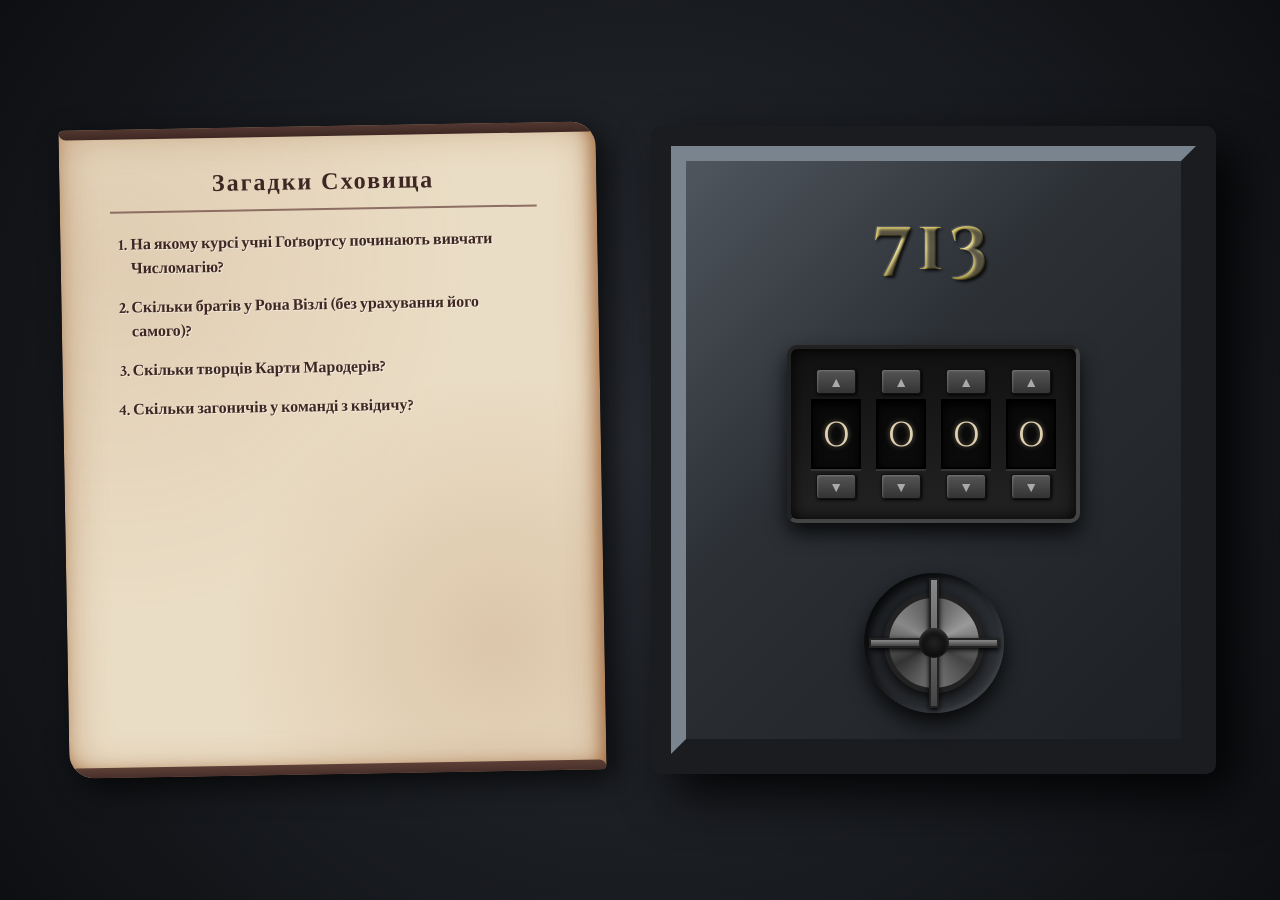
==== index.html @ 5bdf3861 "додав та виправив питання" ====
<!DOCTYPE html>
<html lang="uk">

<head>
    <meta charset="UTF-8">
    <meta name="viewport" content="width=device-width, initial-scale=1.0, maximum-scale=1.0, user-scalable=no">
    <title>Сейф 713 - Симулятор</title>
    <style>
        @import url('https://fonts.googleapis.com/css2?family=Cinzel+Decorative:wght@700&family=Crimson+Text:ital,wght@0,400;0,700;1,400&display=swap');

        * {
            box-sizing: border-box;
            margin: 0;
            padding: 0;
        }

        body {
            background: radial-gradient(circle at center, #2a2d34 0%, #0d0f12 100%);
            min-height: 100vh;
            display: flex;
            justify-content: center;
            align-items: center;
            font-family: 'Crimson Text', serif;
            color: #fff;
            overflow: hidden;
            touch-action: pan-x pan-y;
        }

        #container {
            display: flex;
            width: 90%;
            max-width: 1200px;
            height: 80vh;
            gap: 50px;
            align-items: center;
            justify-content: space-between;
        }

        /* --- Сувій з питаннями --- */
        #scroll {
            flex: 1;
            background-color: #eaddc5;
            background-image:
                linear-gradient(rgba(139, 69, 19, 0.05) 2px, transparent 2px),
                radial-gradient(circle at 10% 20%, rgba(139, 69, 19, 0.1) 0%, transparent 50%),
                radial-gradient(circle at 80% 80%, rgba(139, 69, 19, 0.15) 0%, transparent 40%);
            color: #3e2723;
            padding: 40px 50px;
            height: 90%;
            border-radius: 5px 25px 5px 25px;
            box-shadow:
                10px 10px 30px rgba(0, 0, 0, 0.7),
                inset 0 0 40px rgba(139, 69, 19, 0.4),
                inset -5px -5px 15px rgba(139, 69, 19, 0.6);
            position: relative;
            transform: rotate(-1deg);
            overflow-y: hidden;
        }

        #questions-container {
            height: 100%;
            overflow-y: auto;
            padding-right: 10px;
            transform-origin: top left;
        }

        #questions-container::-webkit-scrollbar {
            width: 8px;
        }

        #questions-container::-webkit-scrollbar-track {
            background: rgba(139, 69, 19, 0.1);
            border-radius: 4px;
        }

        #questions-container::-webkit-scrollbar-thumb {
            background: #8b4513;
            border-radius: 4px;
        }

        @keyframes tearOff {
            0% {
                transform: translateY(0) rotate(0);
                opacity: 1;
            }

            100% {
                transform: translateY(150px) rotate(-10deg);
                opacity: 0;
            }
        }

        @keyframes dropIn {
            0% {
                transform: translateY(-30px);
                opacity: 0;
            }

            100% {
                transform: translateY(0);
                opacity: 1;
            }
        }

        .tearing {
            animation: tearOff 0.6s forwards cubic-bezier(0.4, 0, 0.2, 1);
        }

        .dropping {
            animation: dropIn 0.6s forwards ease-out;
        }

        #scroll::before,
        #scroll::after {
            content: '';
            position: absolute;
            left: 0;
            right: 0;
            height: 15px;
            background: linear-gradient(to bottom, #5d4037, #3e2723);
            border-radius: 10px;
            z-index: 10;
        }

        #scroll::before {
            top: -5px;
        }

        #scroll::after {
            bottom: -5px;
        }

        #scroll h2 {
            font-family: 'Cinzel Decorative', serif;
            text-align: center;
            margin-bottom: 20px;
            font-size: 24px;
            border-bottom: 2px solid #8d6e63;
            padding-bottom: 10px;
            letter-spacing: 2px;
        }

        #scroll ol {
            padding-left: 20px;
            font-size: 16px;
            line-height: 1.5;
            font-weight: bold;
        }

        #scroll li {
            margin-bottom: 15px;
            text-shadow: 1px 1px 0px rgba(255, 255, 255, 0.5);
        }

        /* --- Сейф --- */
        #safe-wrapper {
            flex: 1.2;
            height: 90%;
            position: relative;
            perspective: 1500px;
            background: linear-gradient(135deg, #33363b, #15171a);
            border: 20px solid #1a1c20;
            border-radius: 10px;
            box-shadow: 20px 20px 50px rgba(0, 0, 0, 0.9), inset 0 0 20px rgba(0, 0, 0, 1);
            display: flex;
            justify-content: center;
            align-items: center;
        }

        #safe-wrapper::before {
            content: '';
            position: absolute;
            top: 10px;
            left: 10px;
            right: 10px;
            bottom: 10px;
            pointer-events: none;
            background-image:
                radial-gradient(circle at 10px 10px, #555 3px, #111 4px, transparent 5px),
                radial-gradient(circle at calc(100% - 10px) 10px, #555 3px, #111 4px, transparent 5px),
                radial-gradient(circle at 10px calc(100% - 10px), #555 3px, #111 4px, transparent 5px),
                radial-gradient(circle at calc(100% - 10px) calc(100% - 10px), #555 3px, #111 4px, transparent 5px);
            z-index: 5;
        }

        /* Інтер'єр */
        #interior {
            position: absolute;
            top: 0;
            left: 0;
            right: 0;
            bottom: 0;
            background: #0d0d0d;
            border-top: 50px solid #030303;
            border-bottom: 50px solid #1a1a1a;
            border-left: 50px solid #080808;
            border-right: 50px solid #080808;
            box-shadow: inset 0 0 60px rgba(0, 0, 0, 1);
            display: block;
            z-index: 1;
        }

        /* Філософський камінь на дні */
        .stone-container {
            position: absolute;
            bottom: 50px;
            left: 50%;
            transform: translateX(-50%);
            display: flex;
            flex-direction: column;
            align-items: center;
            z-index: 2;
        }

        .stone-glow {
            position: absolute;
            top: 50%;
            left: 50%;
            transform: translate(-50%, -50%);
            width: 160px;
            height: 160px;
            background: radial-gradient(circle, rgba(255, 20, 20, 0.5) 0%, transparent 60%);
            animation: pulseGlow 2s infinite alternate;
            z-index: 1;
            pointer-events: none;
        }

        .stone {
            width: 90px;
            height: 110px;
            background: linear-gradient(135deg, #ff1a1a 0%, #b30000 40%, #660000 100%);
            clip-path: polygon(45% 5%, 65% 0%, 90% 20%, 100% 45%, 85% 85%, 55% 100%, 20% 90%, 0% 60%, 10% 25%);
            box-shadow: inset -10px -10px 20px rgba(0, 0, 0, 0.9), inset 10px 10px 25px rgba(255, 150, 150, 0.9), 0 0 20px rgba(255, 0, 0, 0.5);
            position: relative;
            z-index: 3;
        }

        .stone::before {
            content: '';
            position: absolute;
            top: 5%;
            left: 10%;
            right: 15%;
            bottom: 10%;
            background: linear-gradient(70deg, rgba(255, 255, 255, 0.8) 0%, rgba(255, 255, 255, 0) 40%);
            clip-path: polygon(50% 0%, 100% 30%, 80% 100%, 20% 100%, 0% 30%);
        }

        .stone::after {
            content: '';
            position: absolute;
            top: 0;
            left: 0;
            right: 0;
            bottom: 0;
            background: linear-gradient(105deg, rgba(255, 255, 255, 0.9) 0%, transparent 30%);
            clip-path: polygon(20% 20%, 80% 10%, 90% 80%, 10% 90%);
        }

        .stone-shadow {
            width: 70px;
            height: 12px;
            background: rgba(0, 0, 0, 0.95);
            border-radius: 50%;
            box-shadow: 0 0 10px rgba(0, 0, 0, 0.8);
            margin-top: -5px;
            z-index: 2;
        }

        @keyframes pulseGlow {
            from {
                transform: translate(-50%, -50%) scale(1);
                opacity: 0.8;
            }

            to {
                transform: translate(-50%, -50%) scale(1.1);
                opacity: 1;
            }
        }

        .next-btn {
            position: absolute;
            top: 40%;
            left: 50%;
            transform: translate(-50%, -50%);
            padding: 15px 30px;
            background: linear-gradient(to bottom, #d4af37, #997a00);
            border: 2px solid #ffd700;
            color: #111;
            font-family: 'Cinzel Decorative', serif;
            font-size: 18px;
            font-weight: bold;
            cursor: pointer;
            border-radius: 3px;
            box-shadow: 0 0 15px rgba(212, 175, 55, 0.5);
            transition: opacity 0.5s ease, transform 0.3s, box-shadow 0.3s;
            opacity: 0;
            pointer-events: none;
            z-index: 50;
            touch-action: none;
            user-select: none;
            -webkit-user-select: none;
        }

        .next-btn.show {
            opacity: 1;
            pointer-events: all;
        }

        .next-btn:hover {
            box-shadow: 0 0 25px rgba(212, 175, 55, 1);
            transform: translate(-50%, -50%) scale(1.05);
        }

        /* Дверцята */
        #door {
            position: absolute;
            top: 0;
            left: 0;
            right: 0;
            bottom: 0;
            background: linear-gradient(135deg, #4f565e 0%, #2c3035 40%, #1d2024 100%);
            border: 15px solid;
            border-color: #7a848f #1a1c20 #1a1c20 #7a848f;
            transform-origin: left center;
            transition: transform 1.5s cubic-bezier(0.4, 0, 0.2, 1);
            z-index: 10;
            display: flex;
            flex-direction: column;
            align-items: center;
            padding-top: 40px;
            transform-style: preserve-3d;
        }

        #door.open {
            transform: rotateY(-105deg);
        }

        #door.error {
            animation: shake 0.4s ease-in-out;
        }

        #door.error::after {
            content: '';
            position: absolute;
            top: 0;
            left: 0;
            right: 0;
            bottom: 0;
            background: rgba(255, 0, 0, 0.2);
            pointer-events: none;
            z-index: 20;
        }

        .error-text {
            position: absolute;
            top: 120px;
            color: #ff3333;
            font-family: 'Cinzel Decorative', serif;
            font-size: 55px;
            font-weight: bold;
            text-shadow: 0 0 10px #ff0000, 0 0 20px #ff0000;
            opacity: 0;
            pointer-events: none;
            transition: opacity 0.2s;
            z-index: 30;
            letter-spacing: 5px;
        }

        #door.error .error-text {
            opacity: 1;
            animation: blink 0.2s infinite alternate;
        }

        @keyframes blink {
            from {
                opacity: 1;
                text-shadow: 0 0 10px #ff0000;
            }

            to {
                opacity: 0.5;
                text-shadow: 0 0 30px #ff0000, 0 0 40px darkred;
            }
        }

        @keyframes shake {

            0%,
            100% {
                transform: translateX(0);
            }

            20% {
                transform: translateX(-15px);
            }

            40% {
                transform: translateX(15px);
            }

            60% {
                transform: translateX(-10px);
            }

            80% {
                transform: translateX(10px);
            }
        }

        .vault-number {
            font-family: 'Cinzel Decorative', serif;
            font-size: 70px;
            font-weight: bold;
            color: #222;
            text-shadow: -1px -1px 1px rgba(255, 255, 255, 0.2), 2px 2px 3px rgba(0, 0, 0, 0.8);
            margin-bottom: 50px;
            letter-spacing: 5px;
            background: linear-gradient(to bottom, #b39700, #ffeb85, #8a7300);
            -webkit-background-clip: text;
            -webkit-text-fill-color: transparent;
            position: relative;
        }

        .lock-container {
            background: linear-gradient(to bottom, #111, #222);
            padding: 20px;
            border-radius: 10px;
            border: 4px solid #444;
            border-top-color: #222;
            border-left-color: #222;
            box-shadow: inset 0 0 15px #000, 0 10px 20px rgba(0, 0, 0, 0.8);
            display: flex;
            gap: 15px;
            margin-bottom: 50px;
        }

        .digit-group {
            display: flex;
            flex-direction: column;
            align-items: center;
        }

        .digit-btn {
            background: linear-gradient(to bottom, #555, #333);
            border: 1px solid #111;
            color: #aaa;
            width: 40px;
            height: 25px;
            cursor: pointer;
            font-size: 14px;
            border-radius: 3px;
            box-shadow: inset 1px 1px 2px rgba(255, 255, 255, 0.2), 1px 1px 3px #000;
            touch-action: none;
            user-select: none;
            -webkit-user-select: none;
        }

        .digit-btn:active {
            background: #222;
            box-shadow: inset 2px 2px 5px #000;
        }

        .digit-display {
            width: 50px;
            height: 70px;
            background: #0a0a0a;
            border: 2px solid #000;
            box-shadow: inset 0 5px 10px #000, 0 2px 0 rgba(255, 255, 255, 0.1);
            color: #e0d0b0;
            font-family: 'Cinzel Decorative', monospace;
            font-size: 40px;
            display: flex;
            justify-content: center;
            align-items: center;
            margin: 5px 0;
            text-shadow: 0 0 5px rgba(224, 208, 176, 0.5);
        }

        .handle-wrapper {
            position: relative;
            width: 140px;
            height: 140px;
            border-radius: 50%;
            background: linear-gradient(135deg, #1d2024, #33363b);
            box-shadow: inset 5px 5px 10px rgba(0, 0, 0, 0.8), inset -2px -2px 5px rgba(255, 255, 255, 0.1), 0 10px 20px rgba(0, 0, 0, 0.8);
            display: flex;
            justify-content: center;
            align-items: center;
        }

        .handle {
            width: 100px;
            height: 100px;
            border-radius: 50%;
            background: conic-gradient(from 0deg, #555, #999, #444, #777, #333, #888, #555);
            border: 5px solid #222;
            box-shadow: 0 5px 15px rgba(0, 0, 0, 0.9);
            cursor: pointer;
            position: relative;
            transition: transform 0.5s;
            touch-action: none;
            user-select: none;
            -webkit-user-select: none;
        }

        .handle::before,
        .handle::after {
            content: '';
            position: absolute;
            background: linear-gradient(to bottom, #888, #444);
            border: 2px solid #222;
            box-shadow: 0 2px 5px #000;
        }

        .handle::before {
            top: -20px;
            bottom: -20px;
            left: 40px;
            right: 40px;
        }

        .handle::after {
            left: -20px;
            right: -20px;
            top: 40px;
            bottom: 40px;
        }

        .handle-center {
            position: absolute;
            top: 30px;
            left: 30px;
            width: 30px;
            height: 30px;
            background: radial-gradient(circle, #222, #000);
            border-radius: 50%;
            z-index: 2;
            box-shadow: inset 0 2px 5px rgba(255, 255, 255, 0.2);
        }

        .handle:hover {
            filter: brightness(1.2);
        }

        #door.success .handle {
            transform: rotate(90deg);
        }

        @media (max-width: 900px) {
            #container {
                flex-direction: column;
                height: auto;
                padding: 20px 0;
            }

            #scroll,
            #safe-wrapper {
                width: 100%;
                min-height: 500px;
            }
        }

        @media (max-width: 600px) {
            #scroll {
                padding: 20px;
            }

            #scroll h2 {
                font-size: 22px;
                margin-bottom: 15px;
            }

            #scroll ol {
                font-size: 14px;
                margin-bottom: 0;
                line-height: 1.4;
            }

            #scroll li {
                margin-bottom: 10px;
            }

            #safe-wrapper {
                min-height: 400px;
            }

            .vault-number {
                font-size: 50px;
                margin-bottom: 25px;
            }

            .error-text {
                font-size: 40px;
                top: 80px;
            }

            .lock-container {
                gap: 10px;
                padding: 15px;
                margin-bottom: 30px;
            }

            .digit-display {
                width: 40px;
                height: 50px;
                font-size: 30px;
            }

            .digit-btn {
                width: 35px;
            }

            .handle-wrapper {
                width: 100px;
                height: 100px;
            }

            .handle {
                width: 70px;
                height: 70px;
            }

            .handle::before {
                top: -15px;
                bottom: -15px;
                left: 25px;
                right: 25px;
            }

            .handle::after {
                left: -15px;
                right: -15px;
                top: 25px;
                bottom: 25px;
            }

            .handle-center {
                top: 20px;
                left: 20px;
                width: 20px;
                height: 20px;
            }

            #door {
                padding-top: 25px;
            }
        }
    </style>
</head>

<body>

    <div id="container">
        <div id="scroll">
            <div id="questions-container">
                <h2>Загадки Сховища</h2>
                <ol id="questions-list">
                    <!-- Питання генеруються автоматично -->
                </ol>
            </div>
        </div>

        <div id="safe-wrapper">
            <div id="interior">
                <div class="stone-container">
                    <div class="stone-glow"></div>
                    <div class="stone"></div>
                    <div class="stone-shadow"></div>
                </div>
                <button class="next-btn" onclick="resetSafe()">Зіграти ще раз</button>
            </div>

            <div id="door">
                <div class="vault-number">713</div>
                <div class="error-text">ERROR</div>

                <div class="lock-container">
                    <div class="digit-group">
                        <button class="digit-btn" onclick="changeDigit(0, 1)">▲</button>
                        <div class="digit-display" id="digit-0">0</div>
                        <button class="digit-btn" onclick="changeDigit(0, -1)">▼</button>
                    </div>
                    <div class="digit-group">
                        <button class="digit-btn" onclick="changeDigit(1, 1)">▲</button>
                        <div class="digit-display" id="digit-1">0</div>
                        <button class="digit-btn" onclick="changeDigit(1, -1)">▼</button>
                    </div>
                    <div class="digit-group">
                        <button class="digit-btn" onclick="changeDigit(2, 1)">▲</button>
                        <div class="digit-display" id="digit-2">0</div>
                        <button class="digit-btn" onclick="changeDigit(2, -1)">▼</button>
                    </div>
                    <div class="digit-group">
                        <button class="digit-btn" onclick="changeDigit(3, 1)">▲</button>
                        <div class="digit-display" id="digit-3">0</div>
                        <button class="digit-btn" onclick="changeDigit(3, -1)">▼</button>
                    </div>
                </div>

                <div class="handle-wrapper">
                    <div class="handle" onclick="attemptOpen()">
                        <div class="handle-center"></div>
                    </div>
                </div>
            </div>
        </div>
    </div>

    <script>
        const questionBank = [
            { q: "Скільки голів у собаки-охоронця Пушка?", a: 3 },
            { q: "Номер платформи (ціла частина), з якої рушає Гоґвортс-Експрес?", a: 9 },
            { q: "Скільки гуртожитків у школі Гоґвортс?", a: 4 },
            { q: "Скільки братів у Рона Візлі (без урахування його самого)?", a: 5 },
            { q: "Скільки м'ячів використовується у грі в квідич?", a: 4 },
            { q: "На якому курсі учні Гоґвортсу починають вивчати Догляд за магічними істотами?", a: 3 },
            { q: "Скільки Непрощенних заклять існує?", a: 3 },
            { q: "Скільки всього хрестражів існувало (включно з Гаррі)?", a: 7 },
            { q: "Скільки гравців у команді з квідичу?", a: 7 },
            { q: "Скільки завдань було у Тричаклунському турнірі?", a: 3 },
            { q: "Скільки дітей у родині Візлі?", a: 7 },
            { q: "Скільки творців Карти Мародерів?", a: 4 },
            { q: "На якому поверсі знаходиться Кімната на вимогу?", a: 7 },
            { q: "Скільки загоничів у команді з квідичу?", a: 3 },
            { q: "Скільки засновників має Гоґвортс?", a: 4 },
            { q: "Скільки років триває навчання в Гоґвортсі?", a: 7 },
            { q: "На якому поверсі знаходився заборонений коридор?", a: 3 },
            { q: "Скільки крил у золотого снітча?", a: 2 },
            { q: "Скільки очей у павука Арагога?", a: 8 },
            { q: "Скільки відбивачів у команді з квідичу?", a: 2 },
            { q: "Скільки балів дає золотий снич?", a: 150 },
            { q: "Скільки балів дає квафл?", a: 10 },
            { q: "Скільки бладжерів у грі в квідич?", a: 2 },
            { q: "Скільки квафлів у грі в квідич?", a: 1 },
            { q: "Скільки сничів у грі в квідич?", a: 1 },
            { q: "Скільки воротарів у команді з квідичу?", a: 1 },
            { q: "Скільки ловців у команді з квідичу?", a: 1 },
            { q: "На якому курсі учні Гоґвортсу починають вивчати Віщування?", a: 3 },
            { q: "На якому курсі учні Гоґвортсу починають вивчати Числомагію?", a: 3 },
            { q: "На якому курсі учні Гоґвортсу починають вивчати Стародавні руни?", a: 3 },
            { q: "На якому курсі учні Гоґвортсу починають вивчати Муглознавство?", a: 3 },
            { q: "Скільки факультативних предметів можна обрати з 3-го курсу?", a: 5 },
            { q: "Скільки обов'язкових предметів вивчають на 1-му та 2-му курсах?", a: 7 },
            { q: "Скільки разів Гаррі Поттер користувався хроноворотом?", a: 1 },
            { q: "Скільки разів Гаррі Поттер зустрічався з Волдемортом лицем до лиця?", a: 7 },
            { q: "Скільки разів Гаррі Поттер виживав після Авада Кедавра?", a: 2 },
            { q: "Скільки разів Дамблдор переміг Ґріндельвальда?", a: 1 },
            { q: "Скільки драконів брало участь у першому завданні Тричаклунського турніру?", a: 4 },
            { q: "Скільки чемпіонів брало участь у Тричаклунському турнірі?", a: 4 }
        ];

        let unusedQuestions = [];
        let CORRECT_CODE = [0, 0, 0, 0];
        let currentCode = [0, 0, 0, 0];
        let isLocked = true;
        let errorTimeout;

        function initSafe() {
            if (unusedQuestions.length < 4) {
                unusedQuestions = [...questionBank].sort(() => 0.5 - Math.random());
            }

            let selected = unusedQuestions.splice(0, 4);
            let listHtml = '';

            selected.forEach((item, index) => {
                listHtml += `<li>${item.q}</li>`;
                CORRECT_CODE[index] = item.a;
            });

            document.getElementById('questions-list').innerHTML = listHtml;
            currentCode = [0, 0, 0, 0];
        }

        function rollDigitsToZero() {
            for (let i = 0; i < 4; i++) {
                let interval = setInterval(() => {
                    if (currentCode[i] > 0) {
                        currentCode[i]--;
                        document.getElementById(`digit-${i}`).innerText = currentCode[i];
                    } else {
                        clearInterval(interval);
                    }
                }, 100);
            }
        }

        function resetSafe() {
            const door = document.getElementById('door');
            const btn = document.querySelector('.next-btn');
            const qContainer = document.getElementById('questions-container');

            btn.classList.remove('show');
            door.classList.remove('open');

            rollDigitsToZero();

            qContainer.classList.remove('dropping');
            qContainer.classList.add('tearing');

            setTimeout(() => {
                door.classList.remove('success');
                initSafe();
                isLocked = true;

                qContainer.classList.remove('tearing');
                qContainer.classList.add('dropping');
            }, 1500);
        }

        function changeDigit(index, delta) {
            if (!isLocked) return;

            currentCode[index] += delta;

            if (currentCode[index] > 9) currentCode[index] = 0;
            if (currentCode[index] < 0) currentCode[index] = 9;

            document.getElementById(`digit-${index}`).innerText = currentCode[index];
        }

        function attemptOpen() {
            if (!isLocked) return;

            const door = document.getElementById('door');
            const isCorrect = currentCode.every((val, index) => val === CORRECT_CODE[index]);

            if (isCorrect) {
                isLocked = false;
                door.classList.add('success');

                setTimeout(() => {
                    door.classList.add('open');

                    // Кнопка з'являється через 3 секунди ПІСЛЯ відкриття дверцят
                    setTimeout(() => {
                        document.querySelector('.next-btn').classList.add('show');
                    }, 3000);

                }, 500);

            } else {
                door.classList.remove('error');
                void door.offsetWidth;
                door.classList.add('error');

                clearTimeout(errorTimeout);
                errorTimeout = setTimeout(() => {
                    door.classList.remove('error');
                }, 3000);
            }
        }

        // Заборона стандартного подвійного тапу через JS як запасний механізм
        document.addEventListener('dblclick', function (event) {
            event.preventDefault();
        }, { passive: false });

        window.onload = initSafe;
    </script>
</body>

</html>
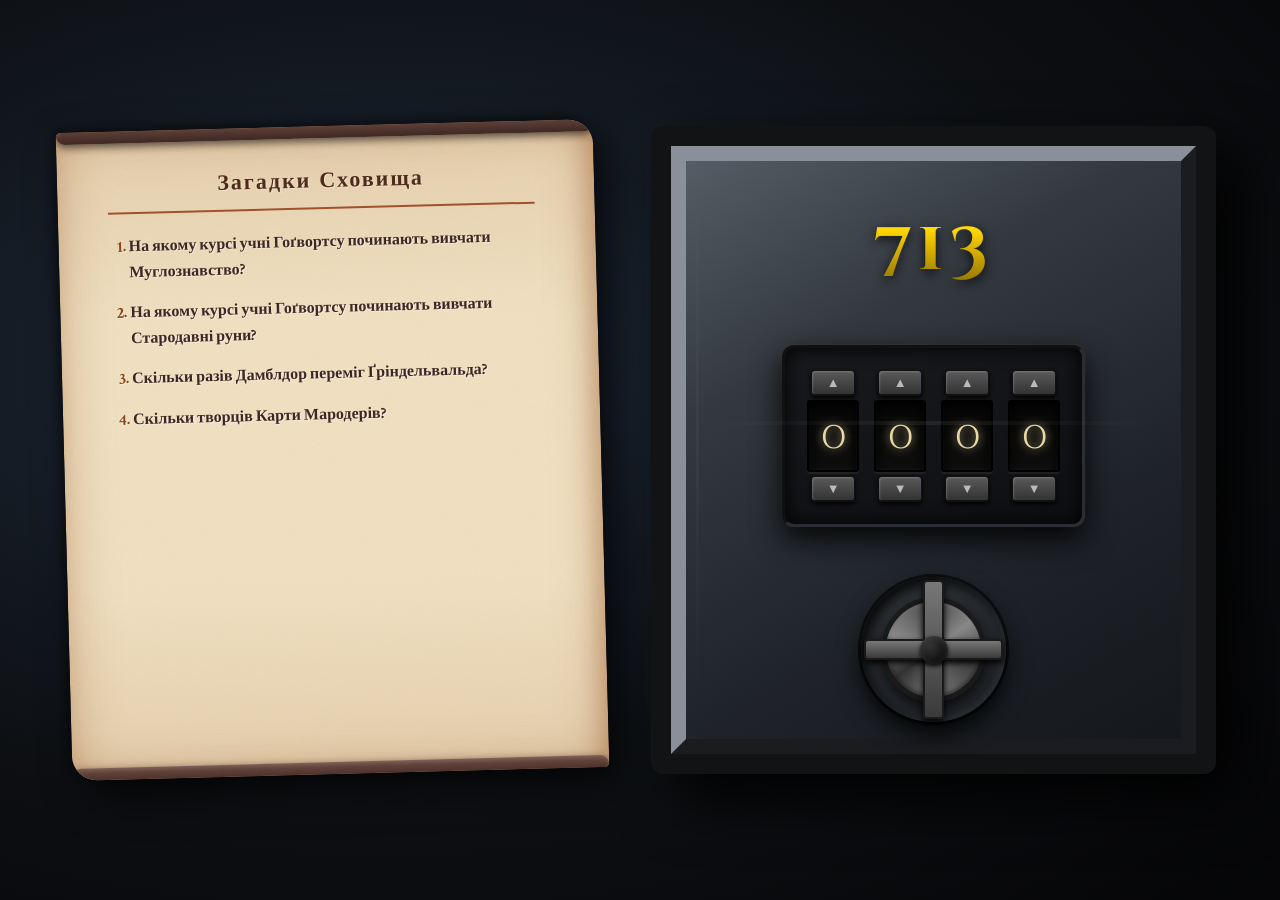
==== commit 96bde03b: "оновлена анімація" ====
--- a/index.html
+++ b/index.html
@@ -15,7 +15,7 @@
         }
 
         body {
-            background: radial-gradient(circle at center, #2a2d34 0%, #0d0f12 100%);
+            background: radial-gradient(ellipse at 30% 40%, #1e2a3a 0%, #0d0f12 60%, #050507 100%);
             min-height: 100vh;
             display: flex;
             justify-content: center;
@@ -26,6 +26,22 @@
             touch-action: pan-x pan-y;
         }
 
+        /* Фонові частинки пилу */
+        body::before {
+            content: '';
+            position: fixed;
+            top: 0;
+            left: 0;
+            right: 0;
+            bottom: 0;
+            background-image:
+                radial-gradient(1px 1px at 20% 30%, rgba(212, 175, 55, 0.15) 0%, transparent 100%),
+                radial-gradient(1px 1px at 80% 70%, rgba(212, 175, 55, 0.1) 0%, transparent 100%),
+                radial-gradient(1px 1px at 50% 50%, rgba(212, 175, 55, 0.08) 0%, transparent 100%);
+            pointer-events: none;
+            z-index: 0;
+        }
+
         #container {
             display: flex;
             width: 90%;
@@ -34,27 +50,60 @@
             gap: 50px;
             align-items: center;
             justify-content: space-between;
-        }
-
-        /* --- Сувій з питаннями --- */
+            position: relative;
+            z-index: 1;
+        }
+
+        /* ===== СУВІЙ ===== */
         #scroll {
             flex: 1;
-            background-color: #eaddc5;
+            background-color: #f0e0c0;
             background-image:
-                linear-gradient(rgba(139, 69, 19, 0.05) 2px, transparent 2px),
-                radial-gradient(circle at 10% 20%, rgba(139, 69, 19, 0.1) 0%, transparent 50%),
-                radial-gradient(circle at 80% 80%, rgba(139, 69, 19, 0.15) 0%, transparent 40%);
+                url("data:image/svg+xml,%3Csvg xmlns='http://www.w3.org/2000/svg' width='300' height='300'%3E%3Cfilter id='noise'%3E%3CfeTurbulence type='fractalNoise' baseFrequency='0.9' numOctaves='4' stitchTiles='stitch'/%3E%3CfeColorMatrix type='saturate' values='0'/%3E%3C/filter%3E%3Crect width='300' height='300' filter='url(%23noise)' opacity='0.06'/%3E%3C/svg%3E"),
+                linear-gradient(180deg, rgba(139, 69, 19, 0.12) 0%, transparent 30%, transparent 70%, rgba(139, 69, 19, 0.12) 100%);
             color: #3e2723;
             padding: 40px 50px;
             height: 90%;
             border-radius: 5px 25px 5px 25px;
             box-shadow:
-                10px 10px 30px rgba(0, 0, 0, 0.7),
-                inset 0 0 40px rgba(139, 69, 19, 0.4),
-                inset -5px -5px 15px rgba(139, 69, 19, 0.6);
+                12px 15px 40px rgba(0, 0, 0, 0.75),
+                -3px -3px 10px rgba(0, 0, 0, 0.4),
+                inset 0 0 50px rgba(139, 69, 19, 0.35),
+                inset -8px 0 20px rgba(139, 69, 19, 0.25);
             position: relative;
-            transform: rotate(-1deg);
+            transform: rotate(-1.5deg);
             overflow-y: hidden;
+            transition: box-shadow 0.3s ease;
+        }
+
+        #scroll:hover {
+            box-shadow:
+                15px 18px 50px rgba(0, 0, 0, 0.8),
+                -3px -3px 10px rgba(0, 0, 0, 0.4),
+                inset 0 0 50px rgba(139, 69, 19, 0.4),
+                inset -8px 0 20px rgba(139, 69, 19, 0.3);
+        }
+
+        /* Текстура волокон паперу */
+        #scroll::before,
+        #scroll::after {
+            content: '';
+            position: absolute;
+            left: 0;
+            right: 0;
+            height: 18px;
+            background: linear-gradient(to bottom, #6d4c41, #3e2723);
+            border-radius: 12px;
+            z-index: 10;
+            box-shadow: 0 3px 8px rgba(0, 0, 0, 0.6), inset 0 2px 4px rgba(255, 255, 255, 0.15);
+        }
+
+        #scroll::before {
+            top: -6px;
+        }
+
+        #scroll::after {
+            bottom: -6px;
         }
 
         #questions-container {
@@ -65,142 +114,153 @@
         }
 
         #questions-container::-webkit-scrollbar {
-            width: 8px;
+            width: 6px;
         }
 
         #questions-container::-webkit-scrollbar-track {
             background: rgba(139, 69, 19, 0.1);
-            border-radius: 4px;
+            border-radius: 3px;
         }
 
         #questions-container::-webkit-scrollbar-thumb {
-            background: #8b4513;
-            border-radius: 4px;
+            background: linear-gradient(to bottom, #a0522d, #6d4c41);
+            border-radius: 3px;
         }
 
         @keyframes tearOff {
             0% {
-                transform: translateY(0) rotate(0);
+                transform: translateY(0) rotate(0) scale(1);
                 opacity: 1;
+                filter: blur(0);
+            }
+
+            60% {
+                transform: translateY(80px) rotate(-5deg) scale(0.95);
+                opacity: 0.5;
+                filter: blur(1px);
             }
 
             100% {
-                transform: translateY(150px) rotate(-10deg);
+                transform: translateY(180px) rotate(-12deg) scale(0.9);
                 opacity: 0;
+                filter: blur(3px);
             }
         }
 
         @keyframes dropIn {
             0% {
-                transform: translateY(-30px);
+                transform: translateY(-40px) scale(0.97);
                 opacity: 0;
+                filter: blur(2px);
+            }
+
+            70% {
+                transform: translateY(5px) scale(1.01);
+                opacity: 0.9;
+                filter: blur(0);
             }
 
             100% {
-                transform: translateY(0);
+                transform: translateY(0) scale(1);
                 opacity: 1;
+                filter: blur(0);
             }
         }
 
         .tearing {
-            animation: tearOff 0.6s forwards cubic-bezier(0.4, 0, 0.2, 1);
+            animation: tearOff 0.7s forwards cubic-bezier(0.4, 0, 0.8, 1);
         }
 
         .dropping {
-            animation: dropIn 0.6s forwards ease-out;
-        }
-
-        #scroll::before,
-        #scroll::after {
-            content: '';
-            position: absolute;
-            left: 0;
-            right: 0;
-            height: 15px;
-            background: linear-gradient(to bottom, #5d4037, #3e2723);
-            border-radius: 10px;
-            z-index: 10;
-        }
-
-        #scroll::before {
-            top: -5px;
-        }
-
-        #scroll::after {
-            bottom: -5px;
+            animation: dropIn 0.7s forwards cubic-bezier(0.2, 0.8, 0.3, 1);
         }
 
         #scroll h2 {
             font-family: 'Cinzel Decorative', serif;
             text-align: center;
             margin-bottom: 20px;
-            font-size: 24px;
-            border-bottom: 2px solid #8d6e63;
-            padding-bottom: 10px;
+            font-size: 22px;
+            border-bottom: 2px solid #a0522d;
+            padding-bottom: 12px;
             letter-spacing: 2px;
+            color: #4e2b1a;
+            text-shadow: 1px 1px 0 rgba(255, 255, 255, 0.4);
         }
 
         #scroll ol {
             padding-left: 20px;
             font-size: 16px;
-            line-height: 1.5;
+            line-height: 1.6;
             font-weight: bold;
         }
 
         #scroll li {
             margin-bottom: 15px;
-            text-shadow: 1px 1px 0px rgba(255, 255, 255, 0.5);
-        }
-
-        /* --- Сейф --- */
+            text-shadow: 1px 1px 0px rgba(255, 255, 255, 0.45);
+            position: relative;
+            transition: color 0.2s;
+        }
+
+        #scroll li::marker {
+            color: #8b4513;
+        }
+
+        /* ===== СЕЙФ ===== */
         #safe-wrapper {
             flex: 1.2;
             height: 90%;
             position: relative;
-            perspective: 1500px;
-            background: linear-gradient(135deg, #33363b, #15171a);
-            border: 20px solid #1a1c20;
-            border-radius: 10px;
-            box-shadow: 20px 20px 50px rgba(0, 0, 0, 0.9), inset 0 0 20px rgba(0, 0, 0, 1);
+            perspective: 1800px;
+            background: linear-gradient(145deg, #2e3238, #13151a);
+            border: 20px solid #111315;
+            border-radius: 12px;
+            box-shadow:
+                25px 25px 60px rgba(0, 0, 0, 0.95),
+                -5px -5px 20px rgba(80, 80, 80, 0.05),
+                inset 0 0 30px rgba(0, 0, 0, 1),
+                inset 0 1px 0 rgba(255, 255, 255, 0.04);
             display: flex;
             justify-content: center;
             align-items: center;
         }
 
+        /* Болти на кутах */
         #safe-wrapper::before {
             content: '';
             position: absolute;
-            top: 10px;
-            left: 10px;
-            right: 10px;
-            bottom: 10px;
+            top: 8px;
+            left: 8px;
+            right: 8px;
+            bottom: 8px;
             pointer-events: none;
             background-image:
-                radial-gradient(circle at 10px 10px, #555 3px, #111 4px, transparent 5px),
-                radial-gradient(circle at calc(100% - 10px) 10px, #555 3px, #111 4px, transparent 5px),
-                radial-gradient(circle at 10px calc(100% - 10px), #555 3px, #111 4px, transparent 5px),
-                radial-gradient(circle at calc(100% - 10px) calc(100% - 10px), #555 3px, #111 4px, transparent 5px);
+                radial-gradient(circle at 12px 12px, #666 3px, #222 4.5px, transparent 6px),
+                radial-gradient(circle at calc(100% - 12px) 12px, #666 3px, #222 4.5px, transparent 6px),
+                radial-gradient(circle at 12px calc(100% - 12px), #666 3px, #222 4.5px, transparent 6px),
+                radial-gradient(circle at calc(100% - 12px) calc(100% - 12px), #666 3px, #222 4.5px, transparent 6px);
             z-index: 5;
         }
 
-        /* Інтер'єр */
+        /* ===== ІНТЕР'ЄР СЕЙФУ ===== */
         #interior {
             position: absolute;
             top: 0;
             left: 0;
             right: 0;
             bottom: 0;
-            background: #0d0d0d;
-            border-top: 50px solid #030303;
-            border-bottom: 50px solid #1a1a1a;
-            border-left: 50px solid #080808;
-            border-right: 50px solid #080808;
-            box-shadow: inset 0 0 60px rgba(0, 0, 0, 1);
+            background:
+                radial-gradient(ellipse at 50% 80%, #1a0505 0%, #0a0a0a 60%),
+                linear-gradient(to bottom, #050505, #111);
+            border-top: 48px solid #020202;
+            border-bottom: 48px solid #181818;
+            border-left: 48px solid #060606;
+            border-right: 48px solid #060606;
+            box-shadow: inset 0 0 80px rgba(0, 0, 0, 0.9), inset 0 -20px 40px rgba(180, 0, 0, 0.08);
             display: block;
             z-index: 1;
         }
 
-        /* Філософський камінь на дні */
+        /* ===== КАМІНЬ ===== */
         .stone-container {
             position: absolute;
             bottom: 50px;
@@ -217,114 +277,219 @@
             top: 50%;
             left: 50%;
             transform: translate(-50%, -50%);
-            width: 160px;
-            height: 160px;
-            background: radial-gradient(circle, rgba(255, 20, 20, 0.5) 0%, transparent 60%);
-            animation: pulseGlow 2s infinite alternate;
+            width: 180px;
+            height: 180px;
+            background: radial-gradient(circle, rgba(255, 30, 30, 0.6) 0%, rgba(180, 0, 0, 0.2) 40%, transparent 70%);
+            animation: pulseGlow 2.5s ease-in-out infinite alternate;
             z-index: 1;
             pointer-events: none;
+        }
+
+        /* Зовнішнє кільце світіння */
+        .stone-glow::after {
+            content: '';
+            position: absolute;
+            top: 50%;
+            left: 50%;
+            transform: translate(-50%, -50%);
+            width: 220px;
+            height: 220px;
+            background: radial-gradient(circle, rgba(255, 0, 0, 0.12) 0%, transparent 70%);
+            animation: pulseGlowOuter 2.5s ease-in-out infinite alternate-reverse;
+        }
+
+        @keyframes pulseGlowOuter {
+            from {
+                transform: translate(-50%, -50%) scale(0.9);
+                opacity: 0.4;
+            }
+
+            to {
+                transform: translate(-50%, -50%) scale(1.2);
+                opacity: 1;
+            }
         }
 
         .stone {
             width: 90px;
             height: 110px;
-            background: linear-gradient(135deg, #ff1a1a 0%, #b30000 40%, #660000 100%);
+            background: linear-gradient(135deg, #ff2020 0%, #c00000 35%, #700000 75%, #400000 100%);
             clip-path: polygon(45% 5%, 65% 0%, 90% 20%, 100% 45%, 85% 85%, 55% 100%, 20% 90%, 0% 60%, 10% 25%);
-            box-shadow: inset -10px -10px 20px rgba(0, 0, 0, 0.9), inset 10px 10px 25px rgba(255, 150, 150, 0.9), 0 0 20px rgba(255, 0, 0, 0.5);
+            box-shadow:
+                inset -12px -12px 25px rgba(0, 0, 0, 0.85),
+                inset 12px 12px 28px rgba(255, 160, 160, 0.8),
+                0 0 25px rgba(255, 0, 0, 0.6),
+                0 0 60px rgba(200, 0, 0, 0.3);
             position: relative;
             z-index: 3;
+            animation: stonePulse 3s ease-in-out infinite alternate, stoneFloat 4s ease-in-out infinite;
+        }
+
+        @keyframes stonePulse {
+            from {
+                filter: brightness(1) saturate(1);
+                box-shadow: inset -12px -12px 25px rgba(0, 0, 0, 0.85), inset 12px 12px 28px rgba(255, 160, 160, 0.8), 0 0 25px rgba(255, 0, 0, 0.6), 0 0 60px rgba(200, 0, 0, 0.3);
+            }
+
+            to {
+                filter: brightness(1.2) saturate(1.3);
+                box-shadow: inset -12px -12px 25px rgba(0, 0, 0, 0.85), inset 12px 12px 28px rgba(255, 180, 180, 0.9), 0 0 40px rgba(255, 50, 50, 0.8), 0 0 80px rgba(220, 0, 0, 0.5);
+            }
+        }
+
+        @keyframes stoneFloat {
+
+            0%,
+            100% {
+                transform: translateY(0);
+            }
+
+            50% {
+                transform: translateY(-6px);
+            }
         }
 
         .stone::before {
             content: '';
             position: absolute;
             top: 5%;
-            left: 10%;
+            left: 8%;
             right: 15%;
             bottom: 10%;
-            background: linear-gradient(70deg, rgba(255, 255, 255, 0.8) 0%, rgba(255, 255, 255, 0) 40%);
+            background: linear-gradient(60deg, rgba(255, 255, 255, 0.85) 0%, rgba(255, 255, 255, 0.1) 45%, transparent 70%);
             clip-path: polygon(50% 0%, 100% 30%, 80% 100%, 20% 100%, 0% 30%);
         }
 
         .stone::after {
             content: '';
             position: absolute;
-            top: 0;
-            left: 0;
-            right: 0;
-            bottom: 0;
-            background: linear-gradient(105deg, rgba(255, 255, 255, 0.9) 0%, transparent 30%);
-            clip-path: polygon(20% 20%, 80% 10%, 90% 80%, 10% 90%);
+            top: 8%;
+            left: 5%;
+            right: 30%;
+            bottom: 35%;
+            background: linear-gradient(110deg, rgba(255, 255, 255, 0.95) 0%, transparent 50%);
+            clip-path: polygon(0% 0%, 100% 10%, 90% 100%, 10% 90%);
+            border-radius: 50%;
         }
 
         .stone-shadow {
             width: 70px;
-            height: 12px;
-            background: rgba(0, 0, 0, 0.95);
+            height: 14px;
+            background: rgba(0, 0, 0, 0.9);
             border-radius: 50%;
-            box-shadow: 0 0 10px rgba(0, 0, 0, 0.8);
-            margin-top: -5px;
+            box-shadow: 0 0 15px rgba(0, 0, 0, 0.7), 0 0 5px rgba(180, 0, 0, 0.3);
+            margin-top: -6px;
             z-index: 2;
+            animation: shadowPulse 4s ease-in-out infinite;
+        }
+
+        @keyframes shadowPulse {
+
+            0%,
+            100% {
+                transform: scaleX(1);
+                opacity: 0.9;
+            }
+
+            50% {
+                transform: scaleX(0.85);
+                opacity: 0.6;
+            }
         }
 
         @keyframes pulseGlow {
             from {
-                transform: translate(-50%, -50%) scale(1);
-                opacity: 0.8;
+                transform: translate(-50%, -50%) scale(0.95);
+                opacity: 0.7;
             }
 
             to {
-                transform: translate(-50%, -50%) scale(1.1);
+                transform: translate(-50%, -50%) scale(1.15);
                 opacity: 1;
             }
         }
 
+        /* Частинки іскор при відкритті */
+        .spark {
+            position: absolute;
+            width: 4px;
+            height: 4px;
+            border-radius: 50%;
+            background: #ffd700;
+            pointer-events: none;
+            z-index: 100;
+            animation: sparkFly var(--dur, 0.8s) ease-out forwards;
+        }
+
+        @keyframes sparkFly {
+            0% {
+                transform: translate(0, 0) scale(1);
+                opacity: 1;
+            }
+
+            100% {
+                transform: translate(var(--tx, 30px), var(--ty, -60px)) scale(0);
+                opacity: 0;
+            }
+        }
+
+        /* ===== КНОПКА ===== */
         .next-btn {
             position: absolute;
             top: 40%;
             left: 50%;
-            transform: translate(-50%, -50%);
-            padding: 15px 30px;
-            background: linear-gradient(to bottom, #d4af37, #997a00);
-            border: 2px solid #ffd700;
+            transform: translate(-50%, -50%) scale(0.9);
+            padding: 16px 32px;
+            background: linear-gradient(145deg, #e0bf40, #a08800, #c9ad35);
+            border: 2px solid rgba(255, 215, 0, 0.7);
             color: #111;
             font-family: 'Cinzel Decorative', serif;
-            font-size: 18px;
+            font-size: 17px;
             font-weight: bold;
             cursor: pointer;
-            border-radius: 3px;
-            box-shadow: 0 0 15px rgba(212, 175, 55, 0.5);
-            transition: opacity 0.5s ease, transform 0.3s, box-shadow 0.3s;
+            border-radius: 4px;
+            box-shadow:
+                0 0 20px rgba(212, 175, 55, 0.5),
+                0 5px 15px rgba(0, 0, 0, 0.5),
+                inset 0 1px 0 rgba(255, 255, 255, 0.3);
+            transition: opacity 0.6s ease, transform 0.4s cubic-bezier(0.2, 0.8, 0.3, 1), box-shadow 0.3s;
             opacity: 0;
             pointer-events: none;
             z-index: 50;
             touch-action: none;
             user-select: none;
             -webkit-user-select: none;
+            letter-spacing: 1px;
         }
 
         .next-btn.show {
             opacity: 1;
             pointer-events: all;
+            transform: translate(-50%, -50%) scale(1);
         }
 
         .next-btn:hover {
-            box-shadow: 0 0 25px rgba(212, 175, 55, 1);
-            transform: translate(-50%, -50%) scale(1.05);
-        }
-
-        /* Дверцята */
+            box-shadow: 0 0 35px rgba(212, 175, 55, 0.9), 0 8px 25px rgba(0, 0, 0, 0.6), inset 0 1px 0 rgba(255, 255, 255, 0.3);
+            transform: translate(-50%, -50%) scale(1.07);
+            background: linear-gradient(145deg, #f0cf50, #b09800, #d9bd45);
+        }
+
+        .next-btn:active {
+            transform: translate(-50%, -50%) scale(0.97);
+        }
+
+        /* ===== ДВЕРЦЯТА ===== */
         #door {
             position: absolute;
             top: 0;
             left: 0;
             right: 0;
             bottom: 0;
-            background: linear-gradient(135deg, #4f565e 0%, #2c3035 40%, #1d2024 100%);
+            background: linear-gradient(150deg, #555c65 0%, #33393f 30%, #1e2228 70%, #14181c 100%);
             border: 15px solid;
-            border-color: #7a848f #1a1c20 #1a1c20 #7a848f;
+            border-color: #8a9099 #1a1c20 #1a1c20 #8a9099;
             transform-origin: left center;
-            transition: transform 1.5s cubic-bezier(0.4, 0, 0.2, 1);
+            transition: transform 1.8s cubic-bezier(0.3, 0, 0.1, 1);
             z-index: 10;
             display: flex;
             flex-direction: column;
@@ -333,12 +498,26 @@
             transform-style: preserve-3d;
         }
 
+        /* Горизонтальна смуга рельєфу на дверцятах */
+        #door::before {
+            content: '';
+            position: absolute;
+            left: 15px;
+            right: 15px;
+            top: 45%;
+            bottom: 0;
+            height: 4px;
+            background: linear-gradient(to right, transparent, rgba(255, 255, 255, 0.07), transparent);
+            pointer-events: none;
+            z-index: 1;
+        }
+
         #door.open {
-            transform: rotateY(-105deg);
+            transform: rotateY(-108deg);
         }
 
         #door.error {
-            animation: shake 0.4s ease-in-out;
+            animation: shake 0.45s ease-in-out;
         }
 
         #door.error::after {
@@ -348,40 +527,54 @@
             left: 0;
             right: 0;
             bottom: 0;
-            background: rgba(255, 0, 0, 0.2);
+            background: rgba(255, 0, 0, 0.15);
             pointer-events: none;
             z-index: 20;
+            animation: errorFlash 0.45s ease-in-out;
+        }
+
+        @keyframes errorFlash {
+
+            0%,
+            100% {
+                opacity: 0;
+            }
+
+            25%,
+            75% {
+                opacity: 1;
+            }
         }
 
         .error-text {
             position: absolute;
-            top: 120px;
-            color: #ff3333;
+            top: 110px;
+            color: #ff2222;
             font-family: 'Cinzel Decorative', serif;
             font-size: 55px;
             font-weight: bold;
-            text-shadow: 0 0 10px #ff0000, 0 0 20px #ff0000;
+            text-shadow: 0 0 10px #ff0000, 0 0 25px #ff0000, 0 0 50px darkred;
             opacity: 0;
             pointer-events: none;
-            transition: opacity 0.2s;
+            transition: opacity 0.15s;
             z-index: 30;
             letter-spacing: 5px;
         }
 
         #door.error .error-text {
             opacity: 1;
-            animation: blink 0.2s infinite alternate;
+            animation: blink 0.18s infinite alternate;
         }
 
         @keyframes blink {
             from {
                 opacity: 1;
-                text-shadow: 0 0 10px #ff0000;
+                text-shadow: 0 0 10px #ff0000, 0 0 25px #ff0000;
             }
 
             to {
-                opacity: 0.5;
-                text-shadow: 0 0 30px #ff0000, 0 0 40px darkred;
+                opacity: 0.4;
+                text-shadow: 0 0 30px #ff0000, 0 0 60px darkred;
             }
         }
 
@@ -389,23 +582,23 @@
 
             0%,
             100% {
-                transform: translateX(0);
-            }
-
-            20% {
-                transform: translateX(-15px);
-            }
-
-            40% {
-                transform: translateX(15px);
-            }
-
-            60% {
-                transform: translateX(-10px);
-            }
-
-            80% {
-                transform: translateX(10px);
+                transform: translateX(0) rotateZ(0deg);
+            }
+
+            15% {
+                transform: translateX(-16px) rotateZ(-0.5deg);
+            }
+
+            35% {
+                transform: translateX(16px) rotateZ(0.5deg);
+            }
+
+            55% {
+                transform: translateX(-10px) rotateZ(-0.3deg);
+            }
+
+            75% {
+                transform: translateX(10px) rotateZ(0.3deg);
             }
         }
 
@@ -413,24 +606,38 @@
             font-family: 'Cinzel Decorative', serif;
             font-size: 70px;
             font-weight: bold;
-            color: #222;
-            text-shadow: -1px -1px 1px rgba(255, 255, 255, 0.2), 2px 2px 3px rgba(0, 0, 0, 0.8);
             margin-bottom: 50px;
             letter-spacing: 5px;
-            background: linear-gradient(to bottom, #b39700, #ffeb85, #8a7300);
+            background: linear-gradient(180deg, #ffe066 0%, #ffd700 30%, #c8a200 60%, #7a6000 100%);
             -webkit-background-clip: text;
             -webkit-text-fill-color: transparent;
             position: relative;
-        }
-
+            filter: drop-shadow(0 3px 6px rgba(0, 0, 0, 0.8));
+            animation: vaultNumGlow 4s ease-in-out infinite alternate;
+        }
+
+        @keyframes vaultNumGlow {
+            from {
+                filter: drop-shadow(0 3px 6px rgba(0, 0, 0, 0.8)) drop-shadow(0 0 8px rgba(212, 175, 55, 0.3));
+            }
+
+            to {
+                filter: drop-shadow(0 3px 6px rgba(0, 0, 0, 0.8)) drop-shadow(0 0 20px rgba(212, 175, 55, 0.6));
+            }
+        }
+
+        /* ===== ЗАМОК ===== */
         .lock-container {
-            background: linear-gradient(to bottom, #111, #222);
-            padding: 20px;
-            border-radius: 10px;
-            border: 4px solid #444;
-            border-top-color: #222;
-            border-left-color: #222;
-            box-shadow: inset 0 0 15px #000, 0 10px 20px rgba(0, 0, 0, 0.8);
+            background: linear-gradient(160deg, #181a1e, #0e0f12);
+            padding: 22px;
+            border-radius: 12px;
+            border: 3px solid #2a2d33;
+            border-top-color: #111;
+            border-left-color: #111;
+            box-shadow:
+                inset 0 0 20px #000,
+                0 12px 30px rgba(0, 0, 0, 0.9),
+                0 0 0 1px rgba(255, 255, 255, 0.03);
             display: flex;
             gap: 15px;
             margin-bottom: 50px;
@@ -440,66 +647,109 @@
             display: flex;
             flex-direction: column;
             align-items: center;
+            gap: 4px;
         }
 
         .digit-btn {
-            background: linear-gradient(to bottom, #555, #333);
+            background: linear-gradient(to bottom, #5a5a5a, #333);
             border: 1px solid #111;
-            color: #aaa;
-            width: 40px;
-            height: 25px;
+            border-bottom: 2px solid #111;
+            color: #bbb;
+            width: 44px;
+            height: 26px;
             cursor: pointer;
-            font-size: 14px;
-            border-radius: 3px;
-            box-shadow: inset 1px 1px 2px rgba(255, 255, 255, 0.2), 1px 1px 3px #000;
+            font-size: 13px;
+            border-radius: 4px;
+            box-shadow: inset 1px 1px 2px rgba(255, 255, 255, 0.18), 0 2px 4px #000;
             touch-action: none;
             user-select: none;
             -webkit-user-select: none;
+            transition: background 0.1s, transform 0.1s, box-shadow 0.1s;
+        }
+
+        .digit-btn:hover {
+            background: linear-gradient(to bottom, #6a6a6a, #444);
+            color: #ddd;
         }
 
         .digit-btn:active {
-            background: #222;
-            box-shadow: inset 2px 2px 5px #000;
+            background: linear-gradient(to bottom, #222, #1a1a1a);
+            box-shadow: inset 2px 2px 6px #000;
+            transform: translateY(1px);
         }
 
         .digit-display {
-            width: 50px;
-            height: 70px;
-            background: #0a0a0a;
+            width: 52px;
+            height: 72px;
+            background: linear-gradient(to bottom, #080808, #0e0e0e);
             border: 2px solid #000;
-            box-shadow: inset 0 5px 10px #000, 0 2px 0 rgba(255, 255, 255, 0.1);
-            color: #e0d0b0;
+            border-radius: 3px;
+            box-shadow:
+                inset 0 6px 14px #000,
+                inset 0 -2px 4px rgba(224, 208, 176, 0.05),
+                0 2px 0 rgba(255, 255, 255, 0.06);
+            color: #e8d8a8;
             font-family: 'Cinzel Decorative', monospace;
-            font-size: 40px;
+            font-size: 38px;
             display: flex;
             justify-content: center;
             align-items: center;
-            margin: 5px 0;
-            text-shadow: 0 0 5px rgba(224, 208, 176, 0.5);
-        }
-
+            text-shadow: 0 0 8px rgba(232, 216, 168, 0.7), 0 0 20px rgba(200, 180, 100, 0.3);
+            transition: color 0.1s, text-shadow 0.2s;
+        }
+
+        /* Підсвічування при зміні цифри */
+        .digit-display.changed {
+            animation: digitChange 0.25s ease-out;
+        }
+
+        @keyframes digitChange {
+            0% {
+                text-shadow: 0 0 8px rgba(232, 216, 168, 0.7);
+                color: #fff8e0;
+            }
+
+            50% {
+                text-shadow: 0 0 20px rgba(255, 240, 150, 1), 0 0 40px rgba(212, 175, 55, 0.8);
+                color: #fffacc;
+            }
+
+            100% {
+                text-shadow: 0 0 8px rgba(232, 216, 168, 0.7);
+                color: #e8d8a8;
+            }
+        }
+
+        /* ===== РУКОЯТКА ===== */
         .handle-wrapper {
             position: relative;
-            width: 140px;
-            height: 140px;
+            width: 145px;
+            height: 145px;
             border-radius: 50%;
-            background: linear-gradient(135deg, #1d2024, #33363b);
-            box-shadow: inset 5px 5px 10px rgba(0, 0, 0, 0.8), inset -2px -2px 5px rgba(255, 255, 255, 0.1), 0 10px 20px rgba(0, 0, 0, 0.8);
+            background: radial-gradient(circle at 35% 35%, #3a3e45, #1a1d22);
+            box-shadow:
+                inset 6px 6px 14px rgba(0, 0, 0, 0.85),
+                inset -2px -2px 6px rgba(255, 255, 255, 0.08),
+                0 12px 25px rgba(0, 0, 0, 0.9),
+                0 0 0 3px #0d0f12;
             display: flex;
             justify-content: center;
             align-items: center;
         }
 
         .handle {
-            width: 100px;
-            height: 100px;
+            width: 105px;
+            height: 105px;
             border-radius: 50%;
-            background: conic-gradient(from 0deg, #555, #999, #444, #777, #333, #888, #555);
-            border: 5px solid #222;
-            box-shadow: 0 5px 15px rgba(0, 0, 0, 0.9);
+            background: conic-gradient(from 0deg, #4a4a4a 0%, #888 15%, #3e3e3e 30%, #777 50%, #333 65%, #888 80%, #4a4a4a 100%);
+            border: 5px solid #1a1a1a;
+            box-shadow:
+                0 6px 18px rgba(0, 0, 0, 0.9),
+                inset 0 2px 4px rgba(255, 255, 255, 0.1),
+                inset 0 -2px 4px rgba(0, 0, 0, 0.5);
             cursor: pointer;
             position: relative;
-            transition: transform 0.5s;
+            transition: transform 0.6s cubic-bezier(0.3, 0, 0.2, 1), filter 0.2s;
             touch-action: none;
             user-select: none;
             -webkit-user-select: none;
@@ -509,45 +759,65 @@
         .handle::after {
             content: '';
             position: absolute;
-            background: linear-gradient(to bottom, #888, #444);
-            border: 2px solid #222;
-            box-shadow: 0 2px 5px #000;
+            background: linear-gradient(to bottom, #777, #3a3a3a);
+            border: 2px solid #1a1a1a;
+            border-radius: 4px;
+            box-shadow: 0 3px 6px #000;
         }
 
         .handle::before {
-            top: -20px;
-            bottom: -20px;
-            left: 40px;
-            right: 40px;
+            top: -22px;
+            bottom: -22px;
+            left: 37px;
+            right: 37px;
         }
 
         .handle::after {
-            left: -20px;
-            right: -20px;
-            top: 40px;
-            bottom: 40px;
+            left: -22px;
+            right: -22px;
+            top: 37px;
+            bottom: 37px;
         }
 
         .handle-center {
             position: absolute;
-            top: 30px;
-            left: 30px;
-            width: 30px;
-            height: 30px;
-            background: radial-gradient(circle, #222, #000);
+            top: 50%;
+            left: 50%;
+            transform: translate(-50%, -50%);
+            width: 28px;
+            height: 28px;
+            background: radial-gradient(circle at 35% 35%, #333, #000);
             border-radius: 50%;
             z-index: 2;
-            box-shadow: inset 0 2px 5px rgba(255, 255, 255, 0.2);
+            box-shadow: inset 0 2px 6px rgba(255, 255, 255, 0.15), 0 2px 4px rgba(0, 0, 0, 0.8);
         }
 
         .handle:hover {
-            filter: brightness(1.2);
+            filter: brightness(1.3) contrast(1.05);
+        }
+
+        .handle:active {
+            filter: brightness(0.9);
         }
 
         #door.success .handle {
             transform: rotate(90deg);
-        }
-
+            transition: transform 0.7s cubic-bezier(0.2, 0.8, 0.4, 1.2);
+        }
+
+        /* Лінії рефлексу на дверцятах */
+        .door-highlight {
+            position: absolute;
+            top: 10px;
+            bottom: 10px;
+            left: 10px;
+            width: 3px;
+            background: linear-gradient(to bottom, transparent, rgba(255, 255, 255, 0.04), transparent);
+            pointer-events: none;
+            border-radius: 2px;
+        }
+
+        /* ===== МЕДІА ===== */
         @media (max-width: 900px) {
             #container {
                 flex-direction: column;
@@ -568,14 +838,13 @@
             }
 
             #scroll h2 {
-                font-size: 22px;
-                margin-bottom: 15px;
+                font-size: 20px;
+                margin-bottom: 12px;
             }
 
             #scroll ol {
                 font-size: 14px;
-                margin-bottom: 0;
-                line-height: 1.4;
+                line-height: 1.45;
             }
 
             #scroll li {
@@ -592,24 +861,24 @@
             }
 
             .error-text {
-                font-size: 40px;
+                font-size: 38px;
                 top: 80px;
             }
 
             .lock-container {
-                gap: 10px;
-                padding: 15px;
+                gap: 8px;
+                padding: 14px;
                 margin-bottom: 30px;
             }
 
             .digit-display {
                 width: 40px;
-                height: 50px;
+                height: 55px;
                 font-size: 30px;
             }
 
             .digit-btn {
-                width: 35px;
+                width: 34px;
             }
 
             .handle-wrapper {
@@ -623,42 +892,40 @@
             }
 
             .handle::before {
-                top: -15px;
-                bottom: -15px;
-                left: 25px;
-                right: 25px;
+                top: -16px;
+                bottom: -16px;
+                left: 24px;
+                right: 24px;
             }
 
             .handle::after {
-                left: -15px;
-                right: -15px;
-                top: 25px;
-                bottom: 25px;
+                left: -16px;
+                right: -16px;
+                top: 24px;
+                bottom: 24px;
             }
 
             .handle-center {
-                top: 20px;
-                left: 20px;
-                width: 20px;
-                height: 20px;
+                width: 18px;
+                height: 18px;
+                top: 50%;
+                left: 50%;
+                transform: translate(-50%, -50%);
             }
 
             #door {
-                padding-top: 25px;
+                padding-top: 22px;
             }
         }
     </style>
 </head>
 
 <body>
-
     <div id="container">
         <div id="scroll">
             <div id="questions-container">
                 <h2>Загадки Сховища</h2>
-                <ol id="questions-list">
-                    <!-- Питання генеруються автоматично -->
-                </ol>
+                <ol id="questions-list"></ol>
             </div>
         </div>
 
@@ -673,6 +940,7 @@
             </div>
 
             <div id="door">
+                <div class="door-highlight"></div>
                 <div class="vault-number">713</div>
                 <div class="error-text">ERROR</div>
 
@@ -783,7 +1051,7 @@
                     } else {
                         clearInterval(interval);
                     }
-                }, 100);
+                }, 90);
             }
         }
 
@@ -814,31 +1082,62 @@
             if (!isLocked) return;
 
             currentCode[index] += delta;
-
             if (currentCode[index] > 9) currentCode[index] = 0;
             if (currentCode[index] < 0) currentCode[index] = 9;
 
-            document.getElementById(`digit-${index}`).innerText = currentCode[index];
+            const el = document.getElementById(`digit-${index}`);
+            el.innerText = currentCode[index];
+
+            // Анімація підсвічування при зміні цифри
+            el.classList.remove('changed');
+            void el.offsetWidth;
+            el.classList.add('changed');
+        }
+
+        function spawnSparks(x, y) {
+            const safeWrapper = document.getElementById('safe-wrapper');
+            const rect = safeWrapper.getBoundingClientRect();
+
+            for (let i = 0; i < 18; i++) {
+                const spark = document.createElement('div');
+                spark.className = 'spark';
+                const angle = (Math.PI * 2 / 18) * i + (Math.random() - 0.5) * 0.5;
+                const dist = 50 + Math.random() * 80;
+                spark.style.setProperty('--tx', `${Math.cos(angle) * dist}px`);
+                spark.style.setProperty('--ty', `${Math.sin(angle) * dist - 40}px`);
+                spark.style.setProperty('--dur', `${0.5 + Math.random() * 0.6}s`);
+                spark.style.left = `${x - rect.left}px`;
+                spark.style.top = `${y - rect.top}px`;
+                spark.style.background = `hsl(${40 + Math.random() * 20}, 100%, ${60 + Math.random() * 30}%)`;
+                spark.style.width = `${2 + Math.random() * 4}px`;
+                spark.style.height = spark.style.width;
+                safeWrapper.appendChild(spark);
+                setTimeout(() => spark.remove(), 1400);
+            }
         }
 
         function attemptOpen() {
             if (!isLocked) return;
 
             const door = document.getElementById('door');
+            const handleWrapper = door.querySelector('.handle-wrapper');
+            const rect = handleWrapper.getBoundingClientRect();
+            const cx = rect.left + rect.width / 2;
+            const cy = rect.top + rect.height / 2;
+
             const isCorrect = currentCode.every((val, index) => val === CORRECT_CODE[index]);
 
             if (isCorrect) {
                 isLocked = false;
                 door.classList.add('success');
+                spawnSparks(cx, cy);
 
                 setTimeout(() => {
                     door.classList.add('open');
 
-                    // Кнопка з'являється через 3 секунди ПІСЛЯ відкриття дверцят
                     setTimeout(() => {
                         document.querySelector('.next-btn').classList.add('show');
                     }, 3000);
-
                 }, 500);
 
             } else {
@@ -853,10 +1152,7 @@
             }
         }
 
-        // Заборона стандартного подвійного тапу через JS як запасний механізм
-        document.addEventListener('dblclick', function (event) {
-            event.preventDefault();
-        }, { passive: false });
+        document.addEventListener('dblclick', e => e.preventDefault(), { passive: false });
 
         window.onload = initSafe;
     </script>
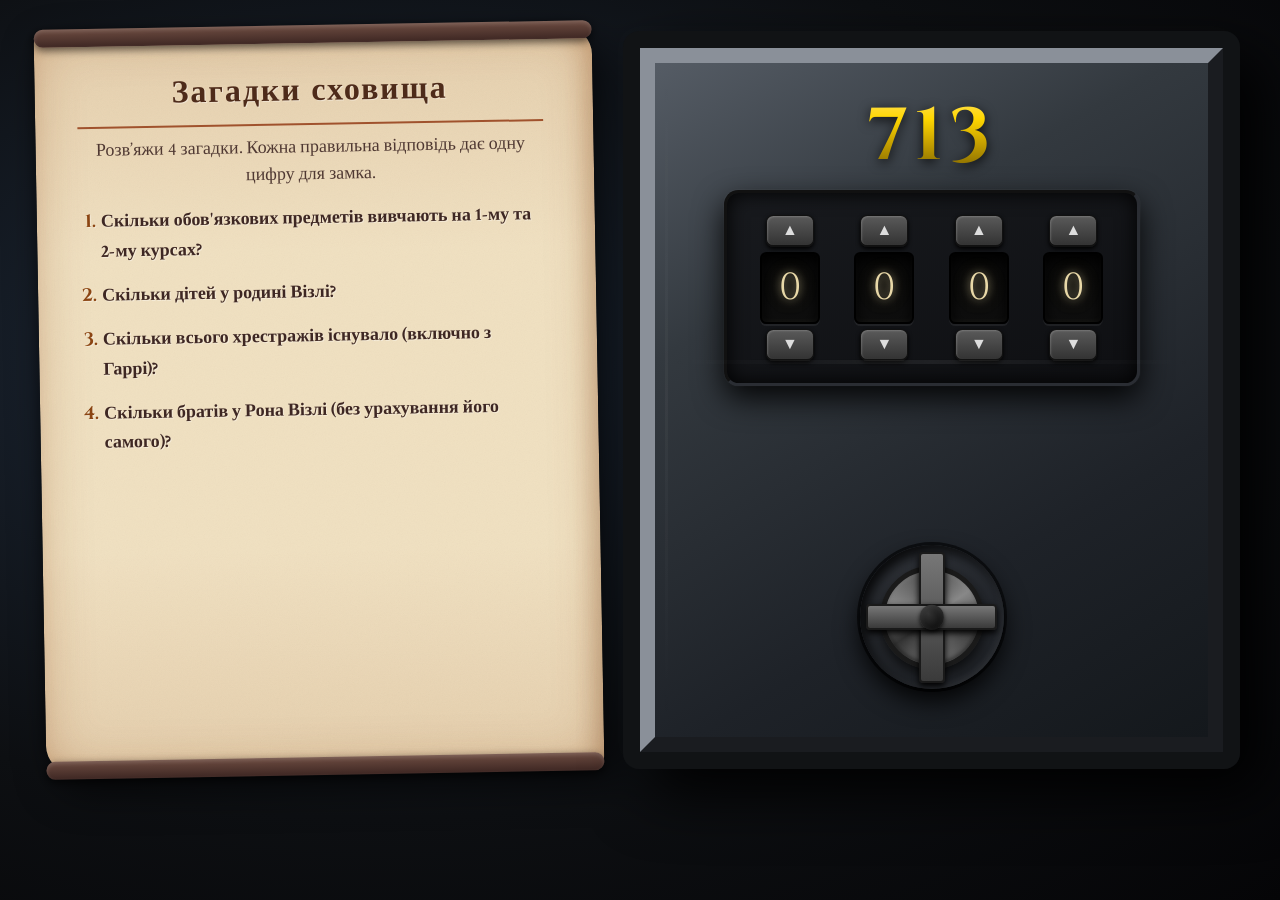
==== commit 2e14f691: "оновлена версія" ====
--- a/index.html
+++ b/index.html
@@ -3,37 +3,105 @@
 
 <head>
     <meta charset="UTF-8">
-    <meta name="viewport" content="width=device-width, initial-scale=1.0, maximum-scale=1.0, user-scalable=no">
-    <title>Сейф 713 - Симулятор</title>
+    <meta name="viewport" content="width=device-width, initial-scale=1.0">
+    <title>Сейф 713 — Магічні загадки Гоґвортсу</title>
+    <meta name="description" content="Розв'яжіть магічні загадки про світ Гаррі Поттера, щоб відкрити таємничий Сейф 713. Інтерактивна гра для справжніх фанатів магії та пригод.">
+    <meta name="keywords" content="Гаррі Поттер, Гоґвортс, Сейф 713, магія, загадки, квест, інтерактивна гра, квідич">
+    <meta name="author" content="Пан Артем">
+
+    <!-- Open Graph / Facebook -->
+    <meta property="og:type" content="website">
+    <meta property="og:url" content="https://milamiplay.github.io/">
+    <meta property="og:title" content="Сейф 713 — Магічні загадки Гоґвортсу">
+    <meta property="og:description" content="Відгадай загадки та відчини магічний сейф! Пригода у світі Гаррі Поттера чекає на тебе.">
+    <meta property="og:image" content="https://milamiplay.github.io/og-preview.png">
+
+    <!-- Twitter -->
+    <meta property="twitter:card" content="summary_large_image">
+    <meta property="twitter:url" content="https://milamiplay.github.io/">
+    <meta property="twitter:title" content="Сейф 713 — Магічні загадки Гоґвортсу">
+    <meta property="twitter:description" content="Відгадай загадки та відчини магічний сейф! Пригода у світі Гаррі Поттера чекає на тебе.">
+    <meta property="twitter:image" content="https://milamiplay.github.io/og-preview.png">
+
+    <!-- Favicon -->
+    <link rel="icon" type="image/png" href="https://milamiplay.github.io/og-preview.png">
+    <link rel="apple-touch-icon" href="https://milamiplay.github.io/og-preview.png">
+    
+    <!-- Schema.org Structured Data -->
+    <script type="application/ld+json">
+    {
+      "@context": "https://schema.org",
+      "@type": "VideoGame",
+      "name": "Сейф 713",
+      "genre": ["Puzzle", "Quest"],
+      "description": "Інтерактивний магічний квест за мотивами світу Гаррі Поттера.",
+      "author": {
+        "@type": "Person",
+        "name": "Пан Артем"
+      },
+      "url": "https://milamiplay.github.io/"
+    }
+    </script>
+
     <style>
-        @import url('https://fonts.googleapis.com/css2?family=Cinzel+Decorative:wght@700&family=Crimson+Text:ital,wght@0,400;0,700;1,400&display=swap');
+        @import url('https://fonts.googleapis.com/css2?family=Cinzel:wght@600;700&family=Crimson+Text:wght@400;600;700&display=swap');
+
+        :root {
+            --bg-start: #1e2a3a;
+            --bg-mid: #0d0f12;
+            --bg-end: #050507;
+            --paper: #f0e0c0;
+            --paper-text: #3e2723;
+            --paper-accent: #8b4513;
+            --gold: #d4af37;
+            --gold-soft: #f0cf50;
+            --metal-1: #555c65;
+            --metal-2: #1e2228;
+            --metal-3: #13151a;
+            --shadow-strong: rgba(0, 0, 0, 0.85);
+            --shadow-soft: rgba(0, 0, 0, 0.35);
+            --radius-lg: 1.5rem;
+            --radius-md: 1rem;
+            --radius-sm: 0.625rem;
+            --content-width: min(1200px, calc(100vw - 2rem));
+            --space-1: clamp(0.5rem, 0.4rem + 0.4vw, 0.75rem);
+            --space-2: clamp(0.75rem, 0.6rem + 0.7vw, 1rem);
+            --space-3: clamp(1rem, 0.8rem + 1vw, 1.5rem);
+            --space-4: clamp(1.25rem, 1rem + 1.2vw, 2rem);
+            --space-5: clamp(1.75rem, 1.2rem + 2vw, 3rem);
+            --text-sm: clamp(0.95rem, 0.9rem + 0.2vw, 1rem);
+            --text-base: clamp(1rem, 0.95rem + 0.35vw, 1.125rem);
+            --text-lg: clamp(1.125rem, 1rem + 0.8vw, 1.4rem);
+            --text-xl: clamp(1.45rem, 1.1rem + 1.4vw, 2rem);
+            --text-xxl: clamp(2.5rem, 1.7rem + 4vw, 4.6rem);
+            --panel-height: min(82svh, 760px);
+            --transition: 220ms ease;
+        }
 
         * {
             box-sizing: border-box;
+        }
+
+        html {
+            color-scheme: dark;
+            -webkit-text-size-adjust: 100%;
+            scroll-behavior: smooth;
+        }
+
+        body {
             margin: 0;
-            padding: 0;
-        }
-
-        body {
-            background: radial-gradient(ellipse at 30% 40%, #1e2a3a 0%, #0d0f12 60%, #050507 100%);
-            min-height: 100vh;
-            display: flex;
-            justify-content: center;
-            align-items: center;
+            min-height: 100svh;
             font-family: 'Crimson Text', serif;
             color: #fff;
-            overflow: hidden;
-            touch-action: pan-x pan-y;
-        }
-
-        /* Фонові частинки пилу */
+            background: radial-gradient(ellipse at 30% 40%, var(--bg-start) 0%, var(--bg-mid) 60%, var(--bg-end) 100%);
+            overflow-x: hidden;
+            touch-action: manipulation;
+        }
+
         body::before {
             content: '';
             position: fixed;
-            top: 0;
-            left: 0;
-            right: 0;
-            bottom: 0;
+            inset: 0;
             background-image:
                 radial-gradient(1px 1px at 20% 30%, rgba(212, 175, 55, 0.15) 0%, transparent 100%),
                 radial-gradient(1px 1px at 80% 70%, rgba(212, 175, 55, 0.1) 0%, transparent 100%),
@@ -42,196 +110,178 @@
             z-index: 0;
         }
 
-        #container {
-            display: flex;
-            width: 90%;
-            max-width: 1200px;
-            height: 80vh;
-            gap: 50px;
-            align-items: center;
-            justify-content: space-between;
+        button,
+        input,
+        textarea,
+        select {
+            font: inherit;
+        }
+
+        button {
+            cursor: pointer;
+        }
+
+        button:focus-visible {
+            outline: 3px solid rgba(255, 215, 0, 0.7);
+            outline-offset: 3px;
+        }
+
+        .page {
             position: relative;
             z-index: 1;
-        }
-
-        /* ===== СУВІЙ ===== */
-        #scroll {
-            flex: 1;
-            background-color: #f0e0c0;
+            width: var(--content-width);
+            margin: 0 auto;
+            padding: var(--space-4) 0;
+        }
+
+        .layout {
+            display: grid;
+            grid-template-columns: minmax(280px, 0.95fr) minmax(320px, 1.05fr);
+            align-items: stretch;
+            gap: clamp(1rem, 2vw, 2.5rem);
+            min-height: var(--panel-height);
+        }
+
+        .panel {
+            min-width: 0;
+        }
+
+        .scroll {
+            position: relative;
+            display: flex;
+            flex-direction: column;
+            min-height: min(70svh, 720px);
+            height: 100%;
+            color: var(--paper-text);
+            background-color: var(--paper);
             background-image:
                 url("data:image/svg+xml,%3Csvg xmlns='http://www.w3.org/2000/svg' width='300' height='300'%3E%3Cfilter id='noise'%3E%3CfeTurbulence type='fractalNoise' baseFrequency='0.9' numOctaves='4' stitchTiles='stitch'/%3E%3CfeColorMatrix type='saturate' values='0'/%3E%3C/filter%3E%3Crect width='300' height='300' filter='url(%23noise)' opacity='0.06'/%3E%3C/svg%3E"),
                 linear-gradient(180deg, rgba(139, 69, 19, 0.12) 0%, transparent 30%, transparent 70%, rgba(139, 69, 19, 0.12) 100%);
-            color: #3e2723;
-            padding: 40px 50px;
-            height: 90%;
-            border-radius: 5px 25px 5px 25px;
+            border-radius: 0.5rem 1.75rem 0.5rem 1.75rem;
+            padding: clamp(1.25rem, 1rem + 2vw, 2.6rem);
             box-shadow:
-                12px 15px 40px rgba(0, 0, 0, 0.75),
-                -3px -3px 10px rgba(0, 0, 0, 0.4),
-                inset 0 0 50px rgba(139, 69, 19, 0.35),
-                inset -8px 0 20px rgba(139, 69, 19, 0.25);
-            position: relative;
-            transform: rotate(-1.5deg);
-            overflow-y: hidden;
-            transition: box-shadow 0.3s ease;
-        }
-
-        #scroll:hover {
-            box-shadow:
-                15px 18px 50px rgba(0, 0, 0, 0.8),
-                -3px -3px 10px rgba(0, 0, 0, 0.4),
-                inset 0 0 50px rgba(139, 69, 19, 0.4),
-                inset -8px 0 20px rgba(139, 69, 19, 0.3);
-        }
-
-        /* Текстура волокон паперу */
-        #scroll::before,
-        #scroll::after {
+                12px 15px 40px rgba(0, 0, 0, 0.72),
+                -3px -3px 10px rgba(0, 0, 0, 0.25),
+                inset 0 0 50px rgba(139, 69, 19, 0.28),
+                inset -8px 0 20px rgba(139, 69, 19, 0.18);
+            transform: rotate(-1deg);
+            isolation: isolate;
+        }
+
+        .scroll::before,
+        .scroll::after {
             content: '';
             position: absolute;
-            left: 0;
-            right: 0;
+            inset-inline: 0;
             height: 18px;
             background: linear-gradient(to bottom, #6d4c41, #3e2723);
             border-radius: 12px;
-            z-index: 10;
             box-shadow: 0 3px 8px rgba(0, 0, 0, 0.6), inset 0 2px 4px rgba(255, 255, 255, 0.15);
-        }
-
-        #scroll::before {
+            z-index: 2;
+            pointer-events: none;
+        }
+
+        .scroll::before {
             top: -6px;
         }
 
-        #scroll::after {
+        .scroll::after {
             bottom: -6px;
         }
 
-        #questions-container {
-            height: 100%;
-            overflow-y: auto;
-            padding-right: 10px;
-            transform-origin: top left;
-        }
-
-        #questions-container::-webkit-scrollbar {
-            width: 6px;
-        }
-
-        #questions-container::-webkit-scrollbar-track {
-            background: rgba(139, 69, 19, 0.1);
-            border-radius: 3px;
-        }
-
-        #questions-container::-webkit-scrollbar-thumb {
+        .scroll__content {
+            position: relative;
+            z-index: 1;
+            overflow: auto;
+            scrollbar-width: thin;
+            scrollbar-color: #8b5a2b rgba(139, 69, 19, 0.12);
+            padding-right: 0.5rem;
+            min-height: 0;
+            flex: 1;
+        }
+
+        .scroll__content::-webkit-scrollbar {
+            width: 8px;
+        }
+
+        .scroll__content::-webkit-scrollbar-track {
+            background: rgba(139, 69, 19, 0.12);
+            border-radius: 999px;
+        }
+
+        .scroll__content::-webkit-scrollbar-thumb {
             background: linear-gradient(to bottom, #a0522d, #6d4c41);
-            border-radius: 3px;
-        }
-
-        @keyframes tearOff {
-            0% {
-                transform: translateY(0) rotate(0) scale(1);
-                opacity: 1;
-                filter: blur(0);
-            }
-
-            60% {
-                transform: translateY(80px) rotate(-5deg) scale(0.95);
-                opacity: 0.5;
-                filter: blur(1px);
-            }
-
-            100% {
-                transform: translateY(180px) rotate(-12deg) scale(0.9);
-                opacity: 0;
-                filter: blur(3px);
-            }
-        }
-
-        @keyframes dropIn {
-            0% {
-                transform: translateY(-40px) scale(0.97);
-                opacity: 0;
-                filter: blur(2px);
-            }
-
-            70% {
-                transform: translateY(5px) scale(1.01);
-                opacity: 0.9;
-                filter: blur(0);
-            }
-
-            100% {
-                transform: translateY(0) scale(1);
-                opacity: 1;
-                filter: blur(0);
-            }
-        }
-
-        .tearing {
-            animation: tearOff 0.7s forwards cubic-bezier(0.4, 0, 0.8, 1);
-        }
-
-        .dropping {
-            animation: dropIn 0.7s forwards cubic-bezier(0.2, 0.8, 0.3, 1);
-        }
-
-        #scroll h2 {
-            font-family: 'Cinzel Decorative', serif;
+            border-radius: 999px;
+        }
+
+        .scroll__title {
+            margin: 0 0 0.5rem;
             text-align: center;
-            margin-bottom: 20px;
-            font-size: 22px;
-            border-bottom: 2px solid #a0522d;
-            padding-bottom: 12px;
-            letter-spacing: 2px;
+            font-family: 'Cinzel', serif;
+            font-size: var(--text-xl);
+            line-height: 1.15;
+            letter-spacing: 0.06em;
             color: #4e2b1a;
             text-shadow: 1px 1px 0 rgba(255, 255, 255, 0.4);
-        }
-
-        #scroll ol {
-            padding-left: 20px;
-            font-size: 16px;
-            line-height: 1.6;
-            font-weight: bold;
-        }
-
-        #scroll li {
-            margin-bottom: 15px;
-            text-shadow: 1px 1px 0px rgba(255, 255, 255, 0.45);
+            padding-bottom: 0.85rem;
+            border-bottom: 2px solid #a0522d;
+        }
+
+        .scroll__intro {
+            margin: 0 0 1rem;
+            text-align: center;
+            font-size: var(--text-base);
+            line-height: 1.5;
+            color: rgba(62, 39, 35, 0.9);
+        }
+
+        .question-list {
+            margin: 0;
+            padding-left: 1.4rem;
+            font-size: var(--text-base);
+            line-height: 1.65;
+            font-weight: 700;
+            overflow-wrap: anywhere;
+        }
+
+        .question-list li {
+            margin-bottom: 0.9rem;
+            text-shadow: 1px 1px 0 rgba(255, 255, 255, 0.38);
+        }
+
+        .question-list li::marker {
+            color: var(--paper-accent);
+            font-family: 'Cinzel', serif;
+        }
+
+        .scroll__note {
+            margin-top: 1rem;
+            font-size: var(--text-sm);
+            line-height: 1.45;
+            color: rgba(62, 39, 35, 0.84);
+        }
+
+        .safe-shell {
             position: relative;
-            transition: color 0.2s;
-        }
-
-        #scroll li::marker {
-            color: #8b4513;
-        }
-
-        /* ===== СЕЙФ ===== */
-        #safe-wrapper {
-            flex: 1.2;
-            height: 90%;
-            position: relative;
-            perspective: 1800px;
-            background: linear-gradient(145deg, #2e3238, #13151a);
-            border: 20px solid #111315;
-            border-radius: 12px;
+            min-height: min(70svh, 720px);
+            height: 100%;
+            padding: clamp(0.75rem, 0.4rem + 1vw, 1.25rem);
+            background: linear-gradient(145deg, #2e3238, var(--metal-3));
+            border: clamp(10px, 1.4vw, 20px) solid #111315;
+            border-radius: 1rem;
             box-shadow:
                 25px 25px 60px rgba(0, 0, 0, 0.95),
                 -5px -5px 20px rgba(80, 80, 80, 0.05),
                 inset 0 0 30px rgba(0, 0, 0, 1),
                 inset 0 1px 0 rgba(255, 255, 255, 0.04);
-            display: flex;
-            justify-content: center;
-            align-items: center;
-        }
-
-        /* Болти на кутах */
-        #safe-wrapper::before {
+            perspective: 1800px;
+            overflow: clip;
+        }
+
+        .safe-shell::before {
             content: '';
             position: absolute;
-            top: 8px;
-            left: 8px;
-            right: 8px;
-            bottom: 8px;
+            inset: 8px;
             pointer-events: none;
             background-image:
                 radial-gradient(circle at 12px 12px, #666 3px, #222 4.5px, transparent 6px),
@@ -241,78 +291,58 @@
             z-index: 5;
         }
 
-        /* ===== ІНТЕР'ЄР СЕЙФУ ===== */
-        #interior {
-            position: absolute;
-            top: 0;
-            left: 0;
-            right: 0;
-            bottom: 0;
+        .safe-interior,
+        .door {
+            position: absolute;
+            inset: 0;
+        }
+
+        .safe-interior {
             background:
                 radial-gradient(ellipse at 50% 80%, #1a0505 0%, #0a0a0a 60%),
                 linear-gradient(to bottom, #050505, #111);
-            border-top: 48px solid #020202;
-            border-bottom: 48px solid #181818;
-            border-left: 48px solid #060606;
-            border-right: 48px solid #060606;
+            border-top: clamp(22px, 4vw, 48px) solid #020202;
+            border-bottom: clamp(22px, 4vw, 48px) solid #181818;
+            border-left: clamp(22px, 4vw, 48px) solid #060606;
+            border-right: clamp(22px, 4vw, 48px) solid #060606;
             box-shadow: inset 0 0 80px rgba(0, 0, 0, 0.9), inset 0 -20px 40px rgba(180, 0, 0, 0.08);
-            display: block;
             z-index: 1;
         }
 
-        /* ===== КАМІНЬ ===== */
-        .stone-container {
-            position: absolute;
-            bottom: 50px;
+        .stone-cluster {
+            position: absolute;
             left: 50%;
+            bottom: clamp(2rem, 4vw, 3rem);
             transform: translateX(-50%);
-            display: flex;
-            flex-direction: column;
-            align-items: center;
+            display: grid;
+            place-items: center;
             z-index: 2;
+            pointer-events: none;
         }
 
         .stone-glow {
-            position: absolute;
-            top: 50%;
-            left: 50%;
-            transform: translate(-50%, -50%);
-            width: 180px;
-            height: 180px;
+            grid-area: 1 / 1;
+            width: clamp(8rem, 20vw, 11rem);
+            aspect-ratio: 1;
             background: radial-gradient(circle, rgba(255, 30, 30, 0.6) 0%, rgba(180, 0, 0, 0.2) 40%, transparent 70%);
             animation: pulseGlow 2.5s ease-in-out infinite alternate;
-            z-index: 1;
-            pointer-events: none;
-        }
-
-        /* Зовнішнє кільце світіння */
+        }
+
         .stone-glow::after {
             content: '';
             position: absolute;
-            top: 50%;
-            left: 50%;
+            inset: 50% auto auto 50%;
             transform: translate(-50%, -50%);
-            width: 220px;
-            height: 220px;
+            width: clamp(10rem, 24vw, 14rem);
+            aspect-ratio: 1;
             background: radial-gradient(circle, rgba(255, 0, 0, 0.12) 0%, transparent 70%);
             animation: pulseGlowOuter 2.5s ease-in-out infinite alternate-reverse;
         }
 
-        @keyframes pulseGlowOuter {
-            from {
-                transform: translate(-50%, -50%) scale(0.9);
-                opacity: 0.4;
-            }
-
-            to {
-                transform: translate(-50%, -50%) scale(1.2);
-                opacity: 1;
-            }
-        }
-
         .stone {
-            width: 90px;
-            height: 110px;
+            grid-area: 1 / 1;
+            width: clamp(4rem, 10vw, 5.75rem);
+            aspect-ratio: 0.82;
             background: linear-gradient(135deg, #ff2020 0%, #c00000 35%, #700000 75%, #400000 100%);
             clip-path: polygon(45% 5%, 65% 0%, 90% 20%, 100% 45%, 85% 85%, 55% 100%, 20% 90%, 0% 60%, 10% 25%);
             box-shadow:
@@ -321,37 +351,17 @@
                 0 0 25px rgba(255, 0, 0, 0.6),
                 0 0 60px rgba(200, 0, 0, 0.3);
             position: relative;
-            z-index: 3;
+            z-index: 1;
             animation: stonePulse 3s ease-in-out infinite alternate, stoneFloat 4s ease-in-out infinite;
         }
 
-        @keyframes stonePulse {
-            from {
-                filter: brightness(1) saturate(1);
-                box-shadow: inset -12px -12px 25px rgba(0, 0, 0, 0.85), inset 12px 12px 28px rgba(255, 160, 160, 0.8), 0 0 25px rgba(255, 0, 0, 0.6), 0 0 60px rgba(200, 0, 0, 0.3);
-            }
-
-            to {
-                filter: brightness(1.2) saturate(1.3);
-                box-shadow: inset -12px -12px 25px rgba(0, 0, 0, 0.85), inset 12px 12px 28px rgba(255, 180, 180, 0.9), 0 0 40px rgba(255, 50, 50, 0.8), 0 0 80px rgba(220, 0, 0, 0.5);
-            }
-        }
-
-        @keyframes stoneFloat {
-
-            0%,
-            100% {
-                transform: translateY(0);
-            }
-
-            50% {
-                transform: translateY(-6px);
-            }
+        .stone::before,
+        .stone::after {
+            content: '';
+            position: absolute;
         }
 
         .stone::before {
-            content: '';
-            position: absolute;
             top: 5%;
             left: 8%;
             right: 15%;
@@ -361,8 +371,6 @@
         }
 
         .stone::after {
-            content: '';
-            position: absolute;
             top: 8%;
             left: 5%;
             right: 30%;
@@ -373,43 +381,317 @@
         }
 
         .stone-shadow {
-            width: 70px;
-            height: 14px;
+            grid-area: 1 / 1;
+            width: clamp(3.5rem, 8vw, 4.5rem);
+            height: 0.9rem;
+            align-self: end;
+            margin-top: 5rem;
             background: rgba(0, 0, 0, 0.9);
             border-radius: 50%;
             box-shadow: 0 0 15px rgba(0, 0, 0, 0.7), 0 0 5px rgba(180, 0, 0, 0.3);
-            margin-top: -6px;
+            animation: shadowPulse 4s ease-in-out infinite;
+        }
+
+        .next-btn {
+            position: absolute;
+            left: 50%;
+            top: 38%;
+            transform: translate(-50%, -50%) scale(0.94);
+            border: 2px solid rgba(255, 215, 0, 0.7);
+            border-radius: 0.5rem;
+            padding: 0.95rem 1.5rem;
+            min-width: min(18rem, calc(100% - 2rem));
+            background: linear-gradient(145deg, #e0bf40, #a08800, #c9ad35);
+            color: #111;
+            font-family: 'Cinzel', serif;
+            font-size: clamp(0.95rem, 0.9rem + 0.35vw, 1.05rem);
+            font-weight: 700;
+            letter-spacing: 0.04em;
+            opacity: 0;
+            pointer-events: none;
+            z-index: 20;
+            box-shadow: 0 0 20px rgba(212, 175, 55, 0.5), 0 5px 15px rgba(0, 0, 0, 0.5), inset 0 1px 0 rgba(255, 255, 255, 0.3);
+            transition: opacity 0.35s ease, transform 0.35s ease, box-shadow 0.2s ease, background 0.2s ease;
+        }
+
+        .next-btn.show {
+            opacity: 1;
+            pointer-events: auto;
+            transform: translate(-50%, -50%) scale(1);
+        }
+
+        .next-btn:hover {
+            background: linear-gradient(145deg, var(--gold-soft), #b09800, #d9bd45);
+            box-shadow: 0 0 35px rgba(212, 175, 55, 0.85), 0 8px 25px rgba(0, 0, 0, 0.6), inset 0 1px 0 rgba(255, 255, 255, 0.3);
+        }
+
+        .door {
+            z-index: 10;
+            background: linear-gradient(150deg, var(--metal-1) 0%, #33393f 30%, var(--metal-2) 70%, #14181c 100%);
+            border: clamp(10px, 1.2vw, 15px) solid;
+            border-color: #8a9099 #1a1c20 #1a1c20 #8a9099;
+            transform-origin: left center;
+            transition: transform 1.7s cubic-bezier(0.3, 0, 0.1, 1);
+            display: flex;
+            flex-direction: column;
+            align-items: center;
+            justify-content: flex-start;
+            gap: clamp(1rem, 1.2vw, 1.5rem);
+            padding: clamp(1rem, 3vw, 2rem) var(--space-3);
+            transform-style: preserve-3d;
+        }
+
+        .door::before {
+            content: '';
+            position: absolute;
+            left: 15px;
+            right: 15px;
+            top: 44%;
+            height: 4px;
+            background: linear-gradient(to right, transparent, rgba(255, 255, 255, 0.07), transparent);
+            pointer-events: none;
+        }
+
+        .door.open {
+            transform: rotateY(-108deg);
+        }
+
+        .door-highlight {
+            position: absolute;
+            top: 10px;
+            bottom: 10px;
+            left: 10px;
+            width: 3px;
+            background: linear-gradient(to bottom, transparent, rgba(255, 255, 255, 0.04), transparent);
+            border-radius: 999px;
+            pointer-events: none;
+        }
+
+        .safe-title {
+            margin: 0;
+            padding-top: 0.3rem;
+            font-family: 'Cinzel', serif;
+            font-size: var(--text-xxl);
+            line-height: 1;
+            letter-spacing: 0.08em;
+            background: linear-gradient(180deg, #ffe066 0%, #ffd700 30%, #c8a200 60%, #7a6000 100%);
+            -webkit-background-clip: text;
+            -webkit-text-fill-color: transparent;
+            filter: drop-shadow(0 3px 6px rgba(0, 0, 0, 0.8));
+            animation: vaultNumGlow 4s ease-in-out infinite alternate;
+        }
+
+        .safe-status {
+            margin: -0.25rem 0 0;
+            font-size: var(--text-sm);
+            line-height: 1.4;
+            color: rgba(255, 255, 255, 0.85);
+            text-align: center;
+            max-width: 30ch;
+        }
+
+        .error-text {
+            position: absolute;
+            top: clamp(5.25rem, 14vw, 7rem);
+            inset-inline: 0;
+            text-align: center;
+            color: #ff2222;
+            font-family: 'Cinzel', serif;
+            font-size: clamp(2rem, 5vw, 3.4rem);
+            font-weight: 700;
+            letter-spacing: 0.12em;
+            text-shadow: 0 0 10px #ff0000, 0 0 25px #ff0000, 0 0 50px darkred;
+            opacity: 0;
+            pointer-events: none;
+            transition: opacity 0.15s ease;
+            z-index: 30;
+        }
+
+        .door.error {
+            animation: shake 0.45s ease-in-out;
+        }
+
+        .door.error::after {
+            content: '';
+            position: absolute;
+            inset: 0;
+            background: rgba(255, 0, 0, 0.15);
+            pointer-events: none;
+            z-index: 20;
+            animation: errorFlash 0.45s ease-in-out;
+        }
+
+        .door.error .error-text {
+            opacity: 1;
+            animation: blink 0.18s infinite alternate;
+        }
+
+        .lock-panel {
+            background: linear-gradient(160deg, #181a1e, #0e0f12);
+            padding: clamp(0.8rem, 1vw + 0.6rem, 1.4rem);
+            border-radius: 0.9rem;
+            border: 3px solid #2a2d33;
+            border-top-color: #111;
+            border-left-color: #111;
+            box-shadow: inset 0 0 20px #000, 0 12px 30px rgba(0, 0, 0, 0.9), 0 0 0 1px rgba(255, 255, 255, 0.03);
+            display: grid;
+            gap: var(--space-2);
+            width: min(100%, 26rem);
+        }
+
+        .lock-panel__legend {
+            margin: 0;
+            text-align: center;
+            font-family: 'Cinzel', serif;
+            font-size: var(--text-sm);
+            letter-spacing: 0.05em;
+            color: rgba(255, 255, 255, 0.9);
+        }
+
+        .digits {
+            display: grid;
+            grid-template-columns: repeat(4, minmax(0, 1fr));
+            gap: clamp(0.45rem, 1vw, 0.85rem);
+        }
+
+        .digit-group {
+            display: grid;
+            justify-items: center;
+            gap: 0.3rem;
+        }
+
+        .digit-btn {
+            width: min(100%, 3rem);
+            min-width: 2.5rem;
+            min-height: 2rem;
+            border-radius: 0.45rem;
+            border: 1px solid #111;
+            border-bottom-width: 2px;
+            background: linear-gradient(to bottom, #5a5a5a, #333);
+            color: #ddd;
+            box-shadow: inset 1px 1px 2px rgba(255, 255, 255, 0.18), 0 2px 4px #000;
+            transition: transform 0.1s ease, background 0.1s ease, box-shadow 0.1s ease;
+            padding: 0.15rem;
+        }
+
+        .digit-btn:hover {
+            background: linear-gradient(to bottom, #6a6a6a, #444);
+        }
+
+        .digit-btn:active {
+            background: linear-gradient(to bottom, #222, #1a1a1a);
+            box-shadow: inset 2px 2px 6px #000;
+            transform: translateY(1px);
+        }
+
+        .digit-display {
+            width: min(100%, 3.75rem);
+            min-width: 3rem;
+            min-height: 4.5rem;
+            display: grid;
+            place-items: center;
+            padding: 0.3rem;
+            background: linear-gradient(to bottom, #080808, #0e0e0e);
+            border: 2px solid #000;
+            border-radius: 0.4rem;
+            box-shadow: inset 0 6px 14px #000, inset 0 -2px 4px rgba(224, 208, 176, 0.05), 0 2px 0 rgba(255, 255, 255, 0.06);
+            color: #e8d8a8;
+            font-family: 'Cinzel', serif;
+            font-size: clamp(1.8rem, 2vw + 0.9rem, 2.35rem);
+            line-height: 1;
+            text-shadow: 0 0 8px rgba(232, 216, 168, 0.7), 0 0 20px rgba(200, 180, 100, 0.3);
+        }
+
+        .digit-display.changed {
+            animation: digitChange 0.25s ease-out;
+        }
+
+        .handle-wrapper {
+            position: relative;
+            width: clamp(6rem, 24vw, 9rem);
+            aspect-ratio: 1;
+            border-radius: 50%;
+            background: radial-gradient(circle at 35% 35%, #3a3e45, #1a1d22);
+            box-shadow: inset 6px 6px 14px rgba(0, 0, 0, 0.85), inset -2px -2px 6px rgba(255, 255, 255, 0.08), 0 12px 25px rgba(0, 0, 0, 0.9), 0 0 0 3px #0d0f12;
+            display: grid;
+            place-items: center;
+            margin-top: auto;
+            margin-bottom: clamp(0.5rem, 2vw, 1rem);
+        }
+
+        .handle {
+            position: relative;
+            width: 72%;
+            height: 72%;
+            border-radius: 50%;
+            border: 5px solid #1a1a1a;
+            background: conic-gradient(from 0deg, #4a4a4a 0%, #888 15%, #3e3e3e 30%, #777 50%, #333 65%, #888 80%, #4a4a4a 100%);
+            box-shadow: 0 6px 18px rgba(0, 0, 0, 0.9), inset 0 2px 4px rgba(255, 255, 255, 0.1), inset 0 -2px 4px rgba(0, 0, 0, 0.5);
+            transition: transform 0.6s cubic-bezier(0.3, 0, 0.2, 1), filter 0.2s ease;
+        }
+
+        .handle::before,
+        .handle::after {
+            content: '';
+            position: absolute;
+            background: linear-gradient(to bottom, #777, #3a3a3a);
+            border: 2px solid #1a1a1a;
+            border-radius: 4px;
+            box-shadow: 0 3px 6px #000;
+        }
+
+        .handle::before {
+            top: -20%;
+            bottom: -20%;
+            left: 36%;
+            right: 36%;
+        }
+
+        .handle::after {
+            left: -20%;
+            right: -20%;
+            top: 36%;
+            bottom: 36%;
+        }
+
+        .handle-center {
+            position: absolute;
+            inset: 50% auto auto 50%;
+            transform: translate(-50%, -50%);
+            width: 26%;
+            aspect-ratio: 1;
+            border-radius: 50%;
+            background: radial-gradient(circle at 35% 35%, #333, #000);
+            box-shadow: inset 0 2px 6px rgba(255, 255, 255, 0.15), 0 2px 4px rgba(0, 0, 0, 0.8);
             z-index: 2;
-            animation: shadowPulse 4s ease-in-out infinite;
-        }
-
-        @keyframes shadowPulse {
-
-            0%,
-            100% {
-                transform: scaleX(1);
-                opacity: 0.9;
-            }
-
-            50% {
-                transform: scaleX(0.85);
-                opacity: 0.6;
-            }
-        }
-
-        @keyframes pulseGlow {
-            from {
-                transform: translate(-50%, -50%) scale(0.95);
-                opacity: 0.7;
-            }
-
-            to {
-                transform: translate(-50%, -50%) scale(1.15);
-                opacity: 1;
-            }
-        }
-
-        /* Частинки іскор при відкритті */
+        }
+
+        .handle-button {
+            appearance: none;
+            border: 0;
+            background: transparent;
+            display: grid;
+            place-items: center;
+            padding: 0;
+            width: 100%;
+            height: 100%;
+            border-radius: 50%;
+            color: inherit;
+        }
+
+        .handle-button:hover .handle {
+            filter: brightness(1.25) contrast(1.05);
+        }
+
+        .handle-button:active .handle {
+            filter: brightness(0.9);
+        }
+
+        .door.success .handle {
+            transform: rotate(90deg);
+            transition: transform 0.7s cubic-bezier(0.2, 0.8, 0.4, 1.2);
+        }
+
         .spark {
             position: absolute;
             width: 4px;
@@ -421,6 +703,120 @@
             animation: sparkFly var(--dur, 0.8s) ease-out forwards;
         }
 
+        .sr-only {
+            position: absolute;
+            width: 1px;
+            height: 1px;
+            padding: 0;
+            margin: -1px;
+            overflow: hidden;
+            clip: rect(0, 0, 0, 0);
+            white-space: nowrap;
+            border: 0;
+        }
+
+        @keyframes tearOff {
+            0% {
+                transform: translateY(0) rotate(0) scale(1);
+                opacity: 1;
+                filter: blur(0);
+            }
+
+            60% {
+                transform: translateY(80px) rotate(-5deg) scale(0.95);
+                opacity: 0.5;
+                filter: blur(1px);
+            }
+
+            100% {
+                transform: translateY(180px) rotate(-12deg) scale(0.9);
+                opacity: 0;
+                filter: blur(3px);
+            }
+        }
+
+        @keyframes dropIn {
+            0% {
+                transform: translateY(-40px) scale(0.97);
+                opacity: 0;
+                filter: blur(2px);
+            }
+
+            70% {
+                transform: translateY(5px) scale(1.01);
+                opacity: 0.9;
+                filter: blur(0);
+            }
+
+            100% {
+                transform: translateY(0) scale(1);
+                opacity: 1;
+                filter: blur(0);
+            }
+        }
+
+        @keyframes pulseGlow {
+            from {
+                transform: scale(0.95);
+                opacity: 0.7;
+            }
+
+            to {
+                transform: scale(1.15);
+                opacity: 1;
+            }
+        }
+
+        @keyframes pulseGlowOuter {
+            from {
+                transform: translate(-50%, -50%) scale(0.9);
+                opacity: 0.4;
+            }
+
+            to {
+                transform: translate(-50%, -50%) scale(1.2);
+                opacity: 1;
+            }
+        }
+
+        @keyframes stonePulse {
+            from {
+                filter: brightness(1) saturate(1);
+                box-shadow: inset -12px -12px 25px rgba(0, 0, 0, 0.85), inset 12px 12px 28px rgba(255, 160, 160, 0.8), 0 0 25px rgba(255, 0, 0, 0.6), 0 0 60px rgba(200, 0, 0, 0.3);
+            }
+
+            to {
+                filter: brightness(1.2) saturate(1.3);
+                box-shadow: inset -12px -12px 25px rgba(0, 0, 0, 0.85), inset 12px 12px 28px rgba(255, 180, 180, 0.9), 0 0 40px rgba(255, 50, 50, 0.8), 0 0 80px rgba(220, 0, 0, 0.5);
+            }
+        }
+
+        @keyframes stoneFloat {
+
+            0%,
+            100% {
+                transform: translateY(0);
+            }
+
+            50% {
+                transform: translateY(-6px);
+            }
+        }
+
+        @keyframes shadowPulse {
+
+            0%,
+            100% {
+                transform: scaleX(1);
+                opacity: 0.9;
+            }
+
+            50% {
+                transform: scaleX(0.85);
+                opacity: 0.6;
+            }
+        }
+
         @keyframes sparkFly {
             0% {
                 transform: translate(0, 0) scale(1);
@@ -433,106 +829,6 @@
             }
         }
 
-        /* ===== КНОПКА ===== */
-        .next-btn {
-            position: absolute;
-            top: 40%;
-            left: 50%;
-            transform: translate(-50%, -50%) scale(0.9);
-            padding: 16px 32px;
-            background: linear-gradient(145deg, #e0bf40, #a08800, #c9ad35);
-            border: 2px solid rgba(255, 215, 0, 0.7);
-            color: #111;
-            font-family: 'Cinzel Decorative', serif;
-            font-size: 17px;
-            font-weight: bold;
-            cursor: pointer;
-            border-radius: 4px;
-            box-shadow:
-                0 0 20px rgba(212, 175, 55, 0.5),
-                0 5px 15px rgba(0, 0, 0, 0.5),
-                inset 0 1px 0 rgba(255, 255, 255, 0.3);
-            transition: opacity 0.6s ease, transform 0.4s cubic-bezier(0.2, 0.8, 0.3, 1), box-shadow 0.3s;
-            opacity: 0;
-            pointer-events: none;
-            z-index: 50;
-            touch-action: none;
-            user-select: none;
-            -webkit-user-select: none;
-            letter-spacing: 1px;
-        }
-
-        .next-btn.show {
-            opacity: 1;
-            pointer-events: all;
-            transform: translate(-50%, -50%) scale(1);
-        }
-
-        .next-btn:hover {
-            box-shadow: 0 0 35px rgba(212, 175, 55, 0.9), 0 8px 25px rgba(0, 0, 0, 0.6), inset 0 1px 0 rgba(255, 255, 255, 0.3);
-            transform: translate(-50%, -50%) scale(1.07);
-            background: linear-gradient(145deg, #f0cf50, #b09800, #d9bd45);
-        }
-
-        .next-btn:active {
-            transform: translate(-50%, -50%) scale(0.97);
-        }
-
-        /* ===== ДВЕРЦЯТА ===== */
-        #door {
-            position: absolute;
-            top: 0;
-            left: 0;
-            right: 0;
-            bottom: 0;
-            background: linear-gradient(150deg, #555c65 0%, #33393f 30%, #1e2228 70%, #14181c 100%);
-            border: 15px solid;
-            border-color: #8a9099 #1a1c20 #1a1c20 #8a9099;
-            transform-origin: left center;
-            transition: transform 1.8s cubic-bezier(0.3, 0, 0.1, 1);
-            z-index: 10;
-            display: flex;
-            flex-direction: column;
-            align-items: center;
-            padding-top: 40px;
-            transform-style: preserve-3d;
-        }
-
-        /* Горизонтальна смуга рельєфу на дверцятах */
-        #door::before {
-            content: '';
-            position: absolute;
-            left: 15px;
-            right: 15px;
-            top: 45%;
-            bottom: 0;
-            height: 4px;
-            background: linear-gradient(to right, transparent, rgba(255, 255, 255, 0.07), transparent);
-            pointer-events: none;
-            z-index: 1;
-        }
-
-        #door.open {
-            transform: rotateY(-108deg);
-        }
-
-        #door.error {
-            animation: shake 0.45s ease-in-out;
-        }
-
-        #door.error::after {
-            content: '';
-            position: absolute;
-            top: 0;
-            left: 0;
-            right: 0;
-            bottom: 0;
-            background: rgba(255, 0, 0, 0.15);
-            pointer-events: none;
-            z-index: 20;
-            animation: errorFlash 0.45s ease-in-out;
-        }
-
         @keyframes errorFlash {
 
             0%,
@@ -544,26 +840,6 @@
             75% {
                 opacity: 1;
             }
-        }
-
-        .error-text {
-            position: absolute;
-            top: 110px;
-            color: #ff2222;
-            font-family: 'Cinzel Decorative', serif;
-            font-size: 55px;
-            font-weight: bold;
-            text-shadow: 0 0 10px #ff0000, 0 0 25px #ff0000, 0 0 50px darkred;
-            opacity: 0;
-            pointer-events: none;
-            transition: opacity 0.15s;
-            z-index: 30;
-            letter-spacing: 5px;
-        }
-
-        #door.error .error-text {
-            opacity: 1;
-            animation: blink 0.18s infinite alternate;
         }
 
         @keyframes blink {
@@ -602,20 +878,6 @@
             }
         }
 
-        .vault-number {
-            font-family: 'Cinzel Decorative', serif;
-            font-size: 70px;
-            font-weight: bold;
-            margin-bottom: 50px;
-            letter-spacing: 5px;
-            background: linear-gradient(180deg, #ffe066 0%, #ffd700 30%, #c8a200 60%, #7a6000 100%);
-            -webkit-background-clip: text;
-            -webkit-text-fill-color: transparent;
-            position: relative;
-            filter: drop-shadow(0 3px 6px rgba(0, 0, 0, 0.8));
-            animation: vaultNumGlow 4s ease-in-out infinite alternate;
-        }
-
         @keyframes vaultNumGlow {
             from {
                 filter: drop-shadow(0 3px 6px rgba(0, 0, 0, 0.8)) drop-shadow(0 0 8px rgba(212, 175, 55, 0.3));
@@ -624,83 +886,6 @@
             to {
                 filter: drop-shadow(0 3px 6px rgba(0, 0, 0, 0.8)) drop-shadow(0 0 20px rgba(212, 175, 55, 0.6));
             }
-        }
-
-        /* ===== ЗАМОК ===== */
-        .lock-container {
-            background: linear-gradient(160deg, #181a1e, #0e0f12);
-            padding: 22px;
-            border-radius: 12px;
-            border: 3px solid #2a2d33;
-            border-top-color: #111;
-            border-left-color: #111;
-            box-shadow:
-                inset 0 0 20px #000,
-                0 12px 30px rgba(0, 0, 0, 0.9),
-                0 0 0 1px rgba(255, 255, 255, 0.03);
-            display: flex;
-            gap: 15px;
-            margin-bottom: 50px;
-        }
-
-        .digit-group {
-            display: flex;
-            flex-direction: column;
-            align-items: center;
-            gap: 4px;
-        }
-
-        .digit-btn {
-            background: linear-gradient(to bottom, #5a5a5a, #333);
-            border: 1px solid #111;
-            border-bottom: 2px solid #111;
-            color: #bbb;
-            width: 44px;
-            height: 26px;
-            cursor: pointer;
-            font-size: 13px;
-            border-radius: 4px;
-            box-shadow: inset 1px 1px 2px rgba(255, 255, 255, 0.18), 0 2px 4px #000;
-            touch-action: none;
-            user-select: none;
-            -webkit-user-select: none;
-            transition: background 0.1s, transform 0.1s, box-shadow 0.1s;
-        }
-
-        .digit-btn:hover {
-            background: linear-gradient(to bottom, #6a6a6a, #444);
-            color: #ddd;
-        }
-
-        .digit-btn:active {
-            background: linear-gradient(to bottom, #222, #1a1a1a);
-            box-shadow: inset 2px 2px 6px #000;
-            transform: translateY(1px);
-        }
-
-        .digit-display {
-            width: 52px;
-            height: 72px;
-            background: linear-gradient(to bottom, #080808, #0e0e0e);
-            border: 2px solid #000;
-            border-radius: 3px;
-            box-shadow:
-                inset 0 6px 14px #000,
-                inset 0 -2px 4px rgba(224, 208, 176, 0.05),
-                0 2px 0 rgba(255, 255, 255, 0.06);
-            color: #e8d8a8;
-            font-family: 'Cinzel Decorative', monospace;
-            font-size: 38px;
-            display: flex;
-            justify-content: center;
-            align-items: center;
-            text-shadow: 0 0 8px rgba(232, 216, 168, 0.7), 0 0 20px rgba(200, 180, 100, 0.3);
-            transition: color 0.1s, text-shadow 0.2s;
-        }
-
-        /* Підсвічування при зміні цифри */
-        .digit-display.changed {
-            animation: digitChange 0.25s ease-out;
         }
 
         @keyframes digitChange {
@@ -720,261 +905,145 @@
             }
         }
 
-        /* ===== РУКОЯТКА ===== */
-        .handle-wrapper {
-            position: relative;
-            width: 145px;
-            height: 145px;
-            border-radius: 50%;
-            background: radial-gradient(circle at 35% 35%, #3a3e45, #1a1d22);
-            box-shadow:
-                inset 6px 6px 14px rgba(0, 0, 0, 0.85),
-                inset -2px -2px 6px rgba(255, 255, 255, 0.08),
-                0 12px 25px rgba(0, 0, 0, 0.9),
-                0 0 0 3px #0d0f12;
-            display: flex;
-            justify-content: center;
-            align-items: center;
-        }
-
-        .handle {
-            width: 105px;
-            height: 105px;
-            border-radius: 50%;
-            background: conic-gradient(from 0deg, #4a4a4a 0%, #888 15%, #3e3e3e 30%, #777 50%, #333 65%, #888 80%, #4a4a4a 100%);
-            border: 5px solid #1a1a1a;
-            box-shadow:
-                0 6px 18px rgba(0, 0, 0, 0.9),
-                inset 0 2px 4px rgba(255, 255, 255, 0.1),
-                inset 0 -2px 4px rgba(0, 0, 0, 0.5);
-            cursor: pointer;
-            position: relative;
-            transition: transform 0.6s cubic-bezier(0.3, 0, 0.2, 1), filter 0.2s;
-            touch-action: none;
-            user-select: none;
-            -webkit-user-select: none;
-        }
-
-        .handle::before,
-        .handle::after {
-            content: '';
-            position: absolute;
-            background: linear-gradient(to bottom, #777, #3a3a3a);
-            border: 2px solid #1a1a1a;
-            border-radius: 4px;
-            box-shadow: 0 3px 6px #000;
-        }
-
-        .handle::before {
-            top: -22px;
-            bottom: -22px;
-            left: 37px;
-            right: 37px;
-        }
-
-        .handle::after {
-            left: -22px;
-            right: -22px;
-            top: 37px;
-            bottom: 37px;
-        }
-
-        .handle-center {
-            position: absolute;
-            top: 50%;
-            left: 50%;
-            transform: translate(-50%, -50%);
-            width: 28px;
-            height: 28px;
-            background: radial-gradient(circle at 35% 35%, #333, #000);
-            border-radius: 50%;
-            z-index: 2;
-            box-shadow: inset 0 2px 6px rgba(255, 255, 255, 0.15), 0 2px 4px rgba(0, 0, 0, 0.8);
-        }
-
-        .handle:hover {
-            filter: brightness(1.3) contrast(1.05);
-        }
-
-        .handle:active {
-            filter: brightness(0.9);
-        }
-
-        #door.success .handle {
-            transform: rotate(90deg);
-            transition: transform 0.7s cubic-bezier(0.2, 0.8, 0.4, 1.2);
-        }
-
-        /* Лінії рефлексу на дверцятах */
-        .door-highlight {
-            position: absolute;
-            top: 10px;
-            bottom: 10px;
-            left: 10px;
-            width: 3px;
-            background: linear-gradient(to bottom, transparent, rgba(255, 255, 255, 0.04), transparent);
-            pointer-events: none;
-            border-radius: 2px;
-        }
-
-        /* ===== МЕДІА ===== */
-        @media (max-width: 900px) {
-            #container {
-                flex-direction: column;
-                height: auto;
-                padding: 20px 0;
-            }
-
-            #scroll,
-            #safe-wrapper {
-                width: 100%;
-                min-height: 500px;
-            }
-        }
-
-        @media (max-width: 600px) {
-            #scroll {
-                padding: 20px;
-            }
-
-            #scroll h2 {
-                font-size: 20px;
-                margin-bottom: 12px;
-            }
-
-            #scroll ol {
-                font-size: 14px;
-                line-height: 1.45;
-            }
-
-            #scroll li {
-                margin-bottom: 10px;
-            }
-
-            #safe-wrapper {
-                min-height: 400px;
-            }
-
-            .vault-number {
-                font-size: 50px;
-                margin-bottom: 25px;
+        .tearing {
+            animation: tearOff 0.7s forwards cubic-bezier(0.4, 0, 0.8, 1);
+        }
+
+        .dropping {
+            animation: dropIn 0.7s forwards cubic-bezier(0.2, 0.8, 0.3, 1);
+        }
+
+        @media (max-width: 960px) {
+            .layout {
+                grid-template-columns: 1fr;
+                min-height: auto;
+            }
+
+            .scroll,
+            .safe-shell {
+                min-height: clamp(28rem, 78svh, 40rem);
+            }
+
+            .scroll {
+                transform: none;
+            }
+        }
+
+        @media (max-width: 640px) {
+            .page {
+                padding-block: var(--space-3);
+            }
+
+            .scroll {
+                border-radius: 0.65rem 1.2rem 0.65rem 1.2rem;
+            }
+
+            .safe-shell {
+                min-height: 32rem;
+            }
+
+            .door {
+                padding-inline: 0.85rem;
+            }
+
+            .digits {
+                gap: 0.4rem;
+            }
+
+            .safe-status {
+                max-width: 26ch;
             }
 
             .error-text {
-                font-size: 38px;
-                top: 80px;
-            }
-
-            .lock-container {
-                gap: 8px;
-                padding: 14px;
-                margin-bottom: 30px;
-            }
-
-            .digit-display {
-                width: 40px;
-                height: 55px;
-                font-size: 30px;
-            }
-
-            .digit-btn {
-                width: 34px;
-            }
-
-            .handle-wrapper {
-                width: 100px;
-                height: 100px;
-            }
-
-            .handle {
-                width: 70px;
-                height: 70px;
-            }
-
-            .handle::before {
-                top: -16px;
-                bottom: -16px;
-                left: 24px;
-                right: 24px;
-            }
-
-            .handle::after {
-                left: -16px;
-                right: -16px;
-                top: 24px;
-                bottom: 24px;
-            }
-
-            .handle-center {
-                width: 18px;
-                height: 18px;
-                top: 50%;
-                left: 50%;
-                transform: translate(-50%, -50%);
-            }
-
-            #door {
-                padding-top: 22px;
+                top: 5rem;
+            }
+        }
+
+        @media (prefers-reduced-motion: reduce) {
+
+            *,
+            *::before,
+            *::after {
+                animation-duration: 0.01ms !important;
+                animation-iteration-count: 1 !important;
+                transition-duration: 0.01ms !important;
+                scroll-behavior: auto !important;
             }
         }
     </style>
 </head>
 
 <body>
-    <div id="container">
-        <div id="scroll">
-            <div id="questions-container">
-                <h2>Загадки Сховища</h2>
-                <ol id="questions-list"></ol>
-            </div>
-        </div>
-
-        <div id="safe-wrapper">
-            <div id="interior">
-                <div class="stone-container">
-                    <div class="stone-glow"></div>
-                    <div class="stone"></div>
-                    <div class="stone-shadow"></div>
+    <main class="page">
+        <div class="layout">
+            <section class="panel scroll" aria-labelledby="riddles-title">
+                <div class="scroll__content" id="questions-container">
+                    <h1 class="scroll__title" id="riddles-title">Загадки сховища</h1>
+                    <p class="scroll__intro">Розв’яжи 4 загадки. Кожна правильна відповідь дає одну цифру для замка.</p>
+                    <ol class="question-list" id="questions-list"></ol>
+
                 </div>
-                <button class="next-btn" onclick="resetSafe()">Зіграти ще раз</button>
-            </div>
-
-            <div id="door">
-                <div class="door-highlight"></div>
-                <div class="vault-number">713</div>
-                <div class="error-text">ERROR</div>
-
-                <div class="lock-container">
-                    <div class="digit-group">
-                        <button class="digit-btn" onclick="changeDigit(0, 1)">▲</button>
-                        <div class="digit-display" id="digit-0">0</div>
-                        <button class="digit-btn" onclick="changeDigit(0, -1)">▼</button>
+            </section>
+
+            <section class="panel safe-shell" id="safe-wrapper" aria-label="Сейф із кодовим замком">
+                <div class="safe-interior" aria-hidden="true">
+                    <div class="stone-cluster">
+                        <div class="stone-glow"></div>
+                        <div class="stone"></div>
+                        <div class="stone-shadow"></div>
                     </div>
-                    <div class="digit-group">
-                        <button class="digit-btn" onclick="changeDigit(1, 1)">▲</button>
-                        <div class="digit-display" id="digit-1">0</div>
-                        <button class="digit-btn" onclick="changeDigit(1, -1)">▼</button>
+                    <button class="next-btn" id="restart-btn" type="button">Зіграти ще раз</button>
+                </div>
+
+                <div class="door" id="door" aria-live="polite">
+                    <div class="door-highlight" aria-hidden="true"></div>
+                    <h2 class="safe-title">713</h2>
+                    <div class="error-text" aria-hidden="true">ERROR</div>
+
+                    <div class="lock-panel" aria-label="Кодовий замок">
+                        <div class="digits" role="group" aria-label="Чотири цифри коду">
+                            <div class="digit-group" data-index="0">
+                                <button class="digit-btn" type="button" data-action="up"
+                                    aria-label="Збільшити першу цифру">▲</button>
+                                <div class="digit-display" id="digit-0" aria-live="polite">0</div>
+                                <button class="digit-btn" type="button" data-action="down"
+                                    aria-label="Зменшити першу цифру">▼</button>
+                            </div>
+                            <div class="digit-group" data-index="1">
+                                <button class="digit-btn" type="button" data-action="up"
+                                    aria-label="Збільшити другу цифру">▲</button>
+                                <div class="digit-display" id="digit-1" aria-live="polite">0</div>
+                                <button class="digit-btn" type="button" data-action="down"
+                                    aria-label="Зменшити другу цифру">▼</button>
+                            </div>
+                            <div class="digit-group" data-index="2">
+                                <button class="digit-btn" type="button" data-action="up"
+                                    aria-label="Збільшити третю цифру">▲</button>
+                                <div class="digit-display" id="digit-2" aria-live="polite">0</div>
+                                <button class="digit-btn" type="button" data-action="down"
+                                    aria-label="Зменшити третю цифру">▼</button>
+                            </div>
+                            <div class="digit-group" data-index="3">
+                                <button class="digit-btn" type="button" data-action="up"
+                                    aria-label="Збільшити четверту цифру">▲</button>
+                                <div class="digit-display" id="digit-3" aria-live="polite">0</div>
+                                <button class="digit-btn" type="button" data-action="down"
+                                    aria-label="Зменшити четверту цифру">▼</button>
+                            </div>
+                        </div>
                     </div>
-                    <div class="digit-group">
-                        <button class="digit-btn" onclick="changeDigit(2, 1)">▲</button>
-                        <div class="digit-display" id="digit-2">0</div>
-                        <button class="digit-btn" onclick="changeDigit(2, -1)">▼</button>
-                    </div>
-                    <div class="digit-group">
-                        <button class="digit-btn" onclick="changeDigit(3, 1)">▲</button>
-                        <div class="digit-display" id="digit-3">0</div>
-                        <button class="digit-btn" onclick="changeDigit(3, -1)">▼</button>
+
+                    <div class="handle-wrapper">
+                        <button class="handle-button" id="open-btn" type="button" aria-label="Спробувати відкрити сейф">
+                            <div class="handle">
+                                <div class="handle-center"></div>
+                            </div>
+                        </button>
                     </div>
                 </div>
-
-                <div class="handle-wrapper">
-                    <div class="handle" onclick="attemptOpen()">
-                        <div class="handle-center"></div>
-                    </div>
-                </div>
-            </div>
+            </section>
         </div>
-    </div>
+    </main>
 
     <script>
         const questionBank = [
@@ -991,15 +1060,13 @@
             { q: "Скільки дітей у родині Візлі?", a: 7 },
             { q: "Скільки творців Карти Мародерів?", a: 4 },
             { q: "На якому поверсі знаходиться Кімната на вимогу?", a: 7 },
-            { q: "Скільки загоничів у команді з квідичу?", a: 3 },
+            { q: "Скільки загоничів у команді з квідичу?", a: 2 },
             { q: "Скільки засновників має Гоґвортс?", a: 4 },
             { q: "Скільки років триває навчання в Гоґвортсі?", a: 7 },
             { q: "На якому поверсі знаходився заборонений коридор?", a: 3 },
             { q: "Скільки крил у золотого снітча?", a: 2 },
             { q: "Скільки очей у павука Арагога?", a: 8 },
             { q: "Скільки відбивачів у команді з квідичу?", a: 2 },
-            { q: "Скільки балів дає золотий снич?", a: 150 },
-            { q: "Скільки балів дає квафл?", a: 10 },
             { q: "Скільки бладжерів у грі в квідич?", a: 2 },
             { q: "Скільки квафлів у грі в квідич?", a: 1 },
             { q: "Скільки сничів у грі в квідич?", a: 1 },
@@ -1012,149 +1079,214 @@
             { q: "Скільки факультативних предметів можна обрати з 3-го курсу?", a: 5 },
             { q: "Скільки обов'язкових предметів вивчають на 1-му та 2-му курсах?", a: 7 },
             { q: "Скільки разів Гаррі Поттер користувався хроноворотом?", a: 1 },
-            { q: "Скільки разів Гаррі Поттер зустрічався з Волдемортом лицем до лиця?", a: 7 },
             { q: "Скільки разів Гаррі Поттер виживав після Авада Кедавра?", a: 2 },
             { q: "Скільки разів Дамблдор переміг Ґріндельвальда?", a: 1 },
             { q: "Скільки драконів брало участь у першому завданні Тричаклунського турніру?", a: 4 },
             { q: "Скільки чемпіонів брало участь у Тричаклунському турнірі?", a: 4 }
         ];
 
-        let unusedQuestions = [];
-        let CORRECT_CODE = [0, 0, 0, 0];
-        let currentCode = [0, 0, 0, 0];
-        let isLocked = true;
-        let errorTimeout;
+        const STATE = {
+            correctCode: [0, 0, 0, 0],
+            currentCode: [0, 0, 0, 0],
+            unusedQuestions: [],
+            isLocked: true,
+            errorTimeout: null,
+            openingTimeouts: []
+        };
+
+        const elements = {
+            questionsContainer: document.getElementById('questions-container'),
+            questionsList: document.getElementById('questions-list'),
+            door: document.getElementById('door'),
+            statusText: document.getElementById('status-text'),
+            safeWrapper: document.getElementById('safe-wrapper'),
+            openButton: document.getElementById('open-btn'),
+            restartButton: document.getElementById('restart-btn'),
+            digitDisplays: Array.from(document.querySelectorAll('.digit-display')),
+            digitButtons: Array.from(document.querySelectorAll('.digit-btn'))
+        };
+
+        function shuffle(array) {
+            const copy = [...array];
+            for (let i = copy.length - 1; i > 0; i -= 1) {
+                const j = Math.floor(Math.random() * (i + 1));
+                [copy[i], copy[j]] = [copy[j], copy[i]];
+            }
+            return copy;
+        }
+
+        function updateStatus(message) {
+            elements.statusText.textContent = message;
+        }
+
+        function renderDigits() {
+            elements.digitDisplays.forEach((display, index) => {
+                display.textContent = STATE.currentCode[index];
+            });
+        }
+
+        function animateDigit(index) {
+            const display = elements.digitDisplays[index];
+            display.classList.remove('changed');
+            void display.offsetWidth;
+            display.classList.add('changed');
+        }
+
+        function setInteractiveState(enabled) {
+            elements.openButton.disabled = !enabled;
+            elements.digitButtons.forEach((button) => {
+                button.disabled = !enabled;
+            });
+        }
+
+        function refillQuestionPoolIfNeeded() {
+            if (STATE.unusedQuestions.length < 4) {
+                STATE.unusedQuestions = shuffle(questionBank);
+            }
+        }
 
         function initSafe() {
-            if (unusedQuestions.length < 4) {
-                unusedQuestions = [...questionBank].sort(() => 0.5 - Math.random());
-            }
-
-            let selected = unusedQuestions.splice(0, 4);
-            let listHtml = '';
-
-            selected.forEach((item, index) => {
-                listHtml += `<li>${item.q}</li>`;
-                CORRECT_CODE[index] = item.a;
+            refillQuestionPoolIfNeeded();
+            const selected = STATE.unusedQuestions.splice(0, 4);
+
+            STATE.correctCode = selected.map((item) => item.a);
+            STATE.currentCode = [0, 0, 0, 0];
+            STATE.isLocked = true;
+
+            elements.questionsList.innerHTML = selected.map((item) => `<li>${item.q}</li>`).join('');
+            renderDigits();
+            setInteractiveState(true);
+            updateStatus('Введи 4 цифри та поверни рукоятку.');
+        }
+
+        function clearTimers() {
+            clearTimeout(STATE.errorTimeout);
+            STATE.openingTimeouts.forEach((timeoutId) => clearTimeout(timeoutId));
+            STATE.openingTimeouts = [];
+        }
+
+        function rollDigitsToZero() {
+            STATE.currentCode.forEach((value, index) => {
+                let currentValue = value;
+                const intervalId = setInterval(() => {
+                    if (currentValue > 0) {
+                        currentValue -= 1;
+                        STATE.currentCode[index] = currentValue;
+                        elements.digitDisplays[index].textContent = currentValue;
+                    } else {
+                        clearInterval(intervalId);
+                    }
+                }, 70);
             });
-
-            document.getElementById('questions-list').innerHTML = listHtml;
-            currentCode = [0, 0, 0, 0];
-        }
-
-        function rollDigitsToZero() {
-            for (let i = 0; i < 4; i++) {
-                let interval = setInterval(() => {
-                    if (currentCode[i] > 0) {
-                        currentCode[i]--;
-                        document.getElementById(`digit-${i}`).innerText = currentCode[i];
-                    } else {
-                        clearInterval(interval);
-                    }
-                }, 90);
-            }
         }
 
         function resetSafe() {
-            const door = document.getElementById('door');
-            const btn = document.querySelector('.next-btn');
-            const qContainer = document.getElementById('questions-container');
-
-            btn.classList.remove('show');
-            door.classList.remove('open');
-
+            clearTimers();
+            elements.restartButton.classList.remove('show');
+            elements.door.classList.remove('open', 'success', 'error');
+            setInteractiveState(false);
             rollDigitsToZero();
-
-            qContainer.classList.remove('dropping');
-            qContainer.classList.add('tearing');
-
-            setTimeout(() => {
-                door.classList.remove('success');
+            updateStatus('Готуємо нові загадки...');
+
+            elements.questionsContainer.classList.remove('dropping');
+            elements.questionsContainer.classList.add('tearing');
+
+            window.setTimeout(() => {
                 initSafe();
-                isLocked = true;
-
-                qContainer.classList.remove('tearing');
-                qContainer.classList.add('dropping');
-            }, 1500);
+                elements.questionsContainer.classList.remove('tearing');
+                elements.questionsContainer.classList.add('dropping');
+            }, 900);
         }
 
         function changeDigit(index, delta) {
-            if (!isLocked) return;
-
-            currentCode[index] += delta;
-            if (currentCode[index] > 9) currentCode[index] = 0;
-            if (currentCode[index] < 0) currentCode[index] = 9;
-
-            const el = document.getElementById(`digit-${index}`);
-            el.innerText = currentCode[index];
-
-            // Анімація підсвічування при зміні цифри
-            el.classList.remove('changed');
-            void el.offsetWidth;
-            el.classList.add('changed');
+            if (!STATE.isLocked) return;
+            STATE.currentCode[index] = (STATE.currentCode[index] + delta + 10) % 10;
+            elements.digitDisplays[index].textContent = STATE.currentCode[index];
+            animateDigit(index);
+            updateStatus('Код змінено. Натисни на рукоятку, щоб перевірити.');
         }
 
         function spawnSparks(x, y) {
-            const safeWrapper = document.getElementById('safe-wrapper');
-            const rect = safeWrapper.getBoundingClientRect();
-
-            for (let i = 0; i < 18; i++) {
+            const rect = elements.safeWrapper.getBoundingClientRect();
+
+            for (let i = 0; i < 18; i += 1) {
                 const spark = document.createElement('div');
                 spark.className = 'spark';
                 const angle = (Math.PI * 2 / 18) * i + (Math.random() - 0.5) * 0.5;
-                const dist = 50 + Math.random() * 80;
-                spark.style.setProperty('--tx', `${Math.cos(angle) * dist}px`);
-                spark.style.setProperty('--ty', `${Math.sin(angle) * dist - 40}px`);
+                const distance = 50 + Math.random() * 80;
+                spark.style.setProperty('--tx', `${Math.cos(angle) * distance}px`);
+                spark.style.setProperty('--ty', `${Math.sin(angle) * distance - 40}px`);
                 spark.style.setProperty('--dur', `${0.5 + Math.random() * 0.6}s`);
                 spark.style.left = `${x - rect.left}px`;
                 spark.style.top = `${y - rect.top}px`;
                 spark.style.background = `hsl(${40 + Math.random() * 20}, 100%, ${60 + Math.random() * 30}%)`;
                 spark.style.width = `${2 + Math.random() * 4}px`;
                 spark.style.height = spark.style.width;
-                safeWrapper.appendChild(spark);
-                setTimeout(() => spark.remove(), 1400);
+                elements.safeWrapper.appendChild(spark);
+                window.setTimeout(() => spark.remove(), 1400);
             }
         }
 
         function attemptOpen() {
-            if (!isLocked) return;
-
-            const door = document.getElementById('door');
-            const handleWrapper = door.querySelector('.handle-wrapper');
+            if (!STATE.isLocked) return;
+
+            const handleWrapper = elements.openButton.closest('.handle-wrapper');
             const rect = handleWrapper.getBoundingClientRect();
-            const cx = rect.left + rect.width / 2;
-            const cy = rect.top + rect.height / 2;
-
-            const isCorrect = currentCode.every((val, index) => val === CORRECT_CODE[index]);
+            const centerX = rect.left + rect.width / 2;
+            const centerY = rect.top + rect.height / 2;
+            const isCorrect = STATE.currentCode.every((value, index) => value === STATE.correctCode[index]);
 
             if (isCorrect) {
-                isLocked = false;
-                door.classList.add('success');
-                spawnSparks(cx, cy);
-
-                setTimeout(() => {
-                    door.classList.add('open');
-
-                    setTimeout(() => {
-                        document.querySelector('.next-btn').classList.add('show');
-                    }, 3000);
-                }, 500);
-
+                STATE.isLocked = false;
+                setInteractiveState(false);
+                elements.door.classList.add('success');
+                updateStatus('Код правильний. Сейф відчиняється...');
+                spawnSparks(centerX, centerY);
+
+                STATE.openingTimeouts.push(window.setTimeout(() => {
+                    elements.door.classList.add('open');
+                }, 450));
+
+                STATE.openingTimeouts.push(window.setTimeout(() => {
+                    elements.restartButton.classList.add('show');
+                    updateStatus('Сейф відкрито! Можна зіграти ще раз.');
+                }, 2200));
             } else {
-                door.classList.remove('error');
-                void door.offsetWidth;
-                door.classList.add('error');
-
-                clearTimeout(errorTimeout);
-                errorTimeout = setTimeout(() => {
-                    door.classList.remove('error');
-                }, 3000);
-            }
-        }
-
-        document.addEventListener('dblclick', e => e.preventDefault(), { passive: false });
-
-        window.onload = initSafe;
+                elements.door.classList.remove('error');
+                void elements.door.offsetWidth;
+                elements.door.classList.add('error');
+
+                clearTimeout(STATE.errorTimeout);
+                STATE.errorTimeout = window.setTimeout(() => {
+                    elements.door.classList.remove('error');
+                }, 900);
+            }
+        }
+
+        function onDigitButtonClick(event) {
+            const button = event.target.closest('.digit-btn');
+            if (!button) return;
+            const group = button.closest('.digit-group');
+            const index = Number(group.dataset.index);
+            const delta = button.dataset.action === 'up' ? 1 : -1;
+            changeDigit(index, delta);
+        }
+
+        function onKeyDown(event) {
+            if (event.key === 'Enter' || event.key === ' ') {
+                const group = event.target.closest('.digit-group');
+                if (group && event.target.matches('.digit-btn')) {
+                    event.preventDefault();
+                }
+            }
+        }
+
+        elements.restartButton.addEventListener('click', resetSafe);
+        elements.openButton.addEventListener('click', attemptOpen);
+        document.querySelector('.digits').addEventListener('click', onDigitButtonClick);
+        document.querySelector('.digits').addEventListener('keydown', onKeyDown);
+        document.addEventListener('dblclick', (event) => event.preventDefault(), { passive: false });
+        window.addEventListener('load', initSafe);
     </script>
 </body>
 
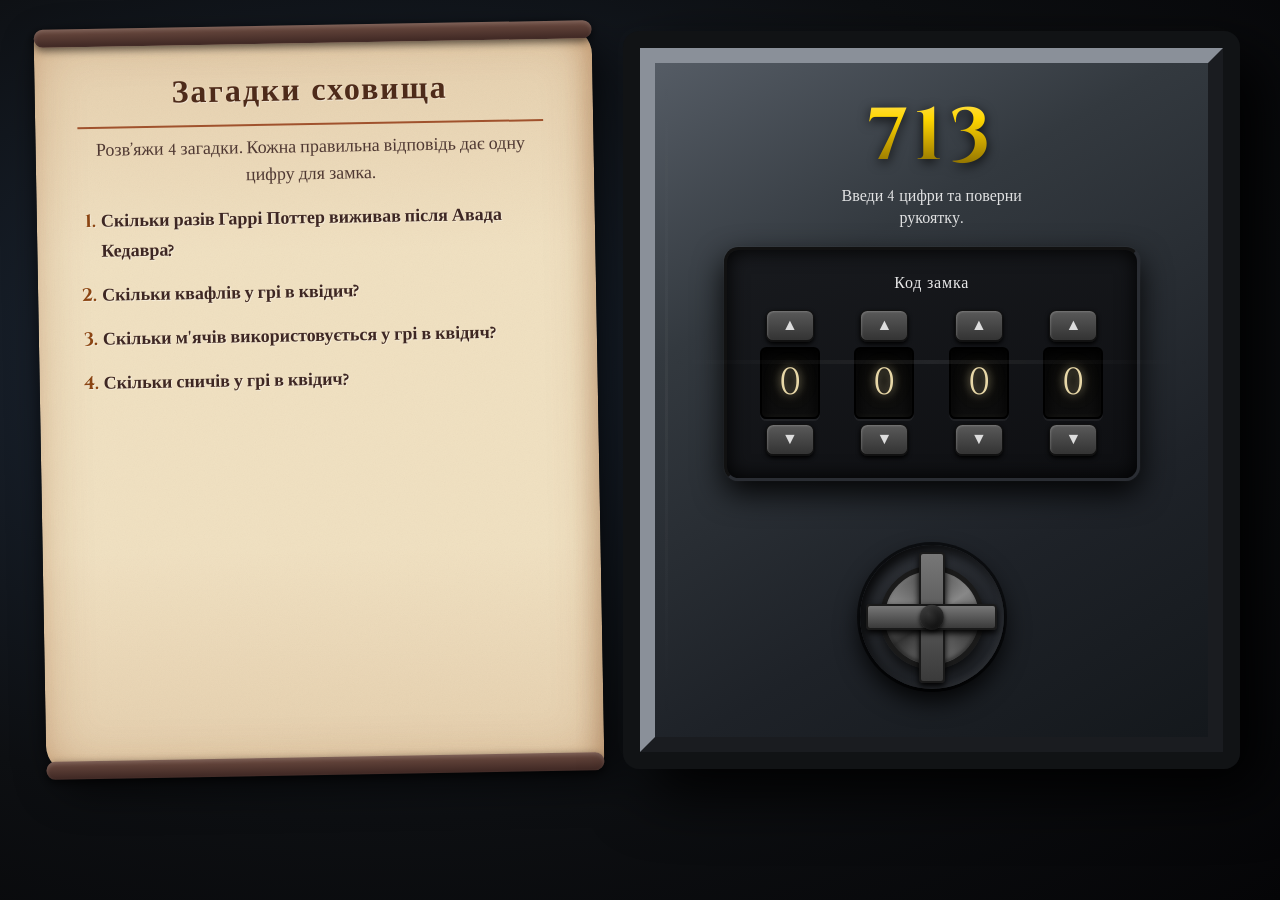
==== commit 59553431: "виправлені помилки" ====
--- a/index.html
+++ b/index.html
@@ -5,7 +5,8 @@
     <meta charset="UTF-8">
     <meta name="viewport" content="width=device-width, initial-scale=1.0">
     <title>Сейф 713 — Магічні загадки Гоґвортсу</title>
-    <meta name="description" content="Розв'яжіть магічні загадки про світ Гаррі Поттера, щоб відкрити таємничий Сейф 713. Інтерактивна гра для справжніх фанатів магії та пригод.">
+    <meta name="description"
+        content="Розв'яжіть магічні загадки про світ Гаррі Поттера, щоб відкрити таємничий Сейф 713. Інтерактивна гра для справжніх фанатів магії та пригод.">
     <meta name="keywords" content="Гаррі Поттер, Гоґвортс, Сейф 713, магія, загадки, квест, інтерактивна гра, квідич">
     <meta name="author" content="Пан Артем">
 
@@ -13,20 +14,22 @@
     <meta property="og:type" content="website">
     <meta property="og:url" content="https://milamiplay.github.io/">
     <meta property="og:title" content="Сейф 713 — Магічні загадки Гоґвортсу">
-    <meta property="og:description" content="Відгадай загадки та відчини магічний сейф! Пригода у світі Гаррі Поттера чекає на тебе.">
+    <meta property="og:description"
+        content="Відгадай загадки та відчини магічний сейф! Пригода у світі Гаррі Поттера чекає на тебе.">
     <meta property="og:image" content="https://milamiplay.github.io/og-preview.png">
 
     <!-- Twitter -->
     <meta property="twitter:card" content="summary_large_image">
     <meta property="twitter:url" content="https://milamiplay.github.io/">
     <meta property="twitter:title" content="Сейф 713 — Магічні загадки Гоґвортсу">
-    <meta property="twitter:description" content="Відгадай загадки та відчини магічний сейф! Пригода у світі Гаррі Поттера чекає на тебе.">
+    <meta property="twitter:description"
+        content="Відгадай загадки та відчини магічний сейф! Пригода у світі Гаррі Поттера чекає на тебе.">
     <meta property="twitter:image" content="https://milamiplay.github.io/og-preview.png">
 
     <!-- Favicon -->
     <link rel="icon" type="image/png" href="https://milamiplay.github.io/og-preview.png">
     <link rel="apple-touch-icon" href="https://milamiplay.github.io/og-preview.png">
-    
+
     <!-- Schema.org Structured Data -->
     <script type="application/ld+json">
     {
@@ -981,7 +984,6 @@
                     <h1 class="scroll__title" id="riddles-title">Загадки сховища</h1>
                     <p class="scroll__intro">Розв’яжи 4 загадки. Кожна правильна відповідь дає одну цифру для замка.</p>
                     <ol class="question-list" id="questions-list"></ol>
-
                 </div>
             </section>
 
@@ -998,9 +1000,11 @@
                 <div class="door" id="door" aria-live="polite">
                     <div class="door-highlight" aria-hidden="true"></div>
                     <h2 class="safe-title">713</h2>
+                    <p class="safe-status" id="status-text">Введи 4 цифри та поверни рукоятку.</p>
                     <div class="error-text" aria-hidden="true">ERROR</div>
 
                     <div class="lock-panel" aria-label="Кодовий замок">
+                        <p class="lock-panel__legend">Код замка</p>
                         <div class="digits" role="group" aria-label="Чотири цифри коду">
                             <div class="digit-group" data-index="0">
                                 <button class="digit-btn" type="button" data-action="up"
@@ -1255,6 +1259,7 @@
                 elements.door.classList.remove('error');
                 void elements.door.offsetWidth;
                 elements.door.classList.add('error');
+                updateStatus('Неправильний код. Спробуй ще раз.');
 
                 clearTimeout(STATE.errorTimeout);
                 STATE.errorTimeout = window.setTimeout(() => {
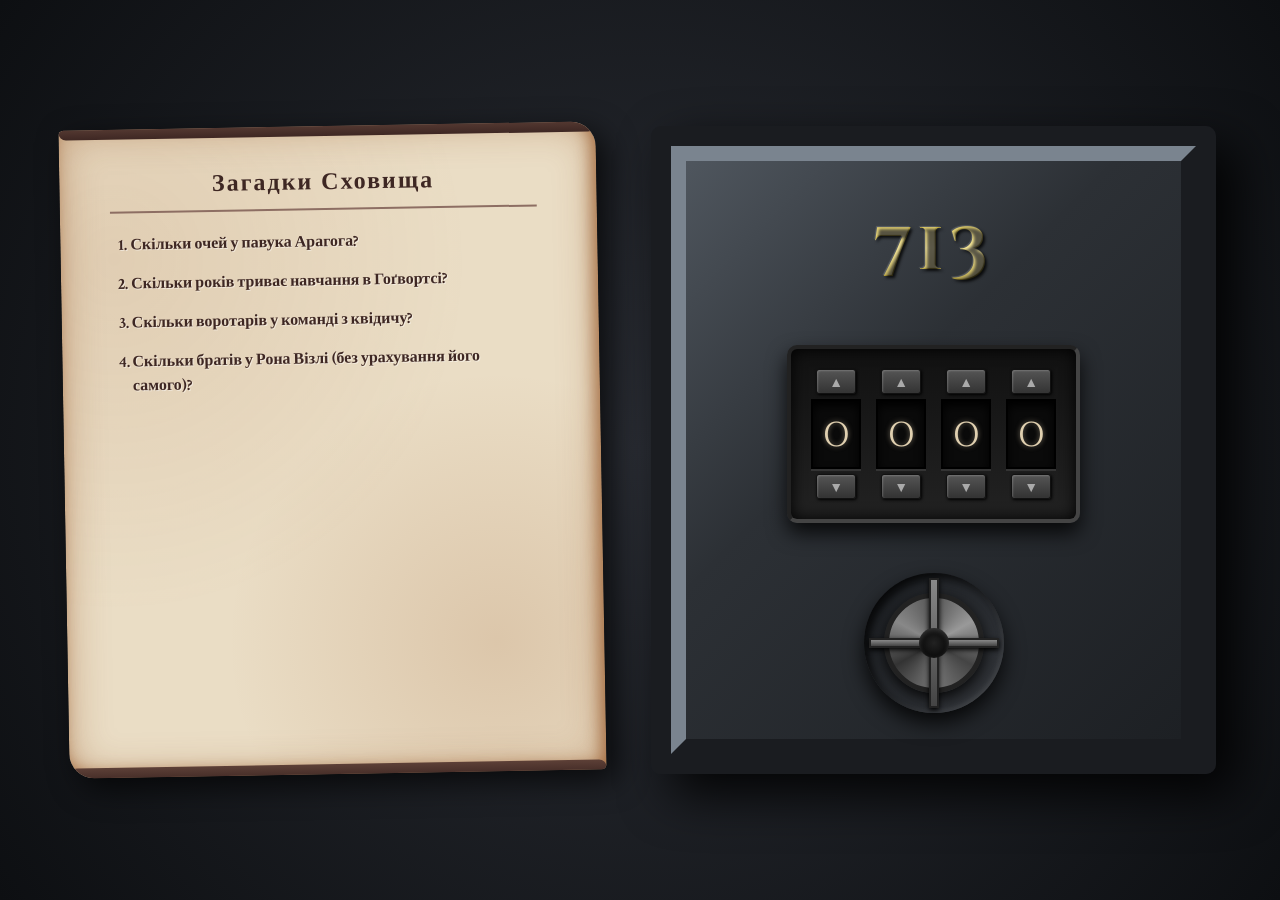
==== commit 561c19af: "виправлення" ====
--- a/index.html
+++ b/index.html
@@ -45,1009 +45,708 @@
       "url": "https://milamiplay.github.io/"
     }
     </script>
-
     <style>
-        @import url('https://fonts.googleapis.com/css2?family=Cinzel:wght@600;700&family=Crimson+Text:wght@400;600;700&display=swap');
-
-        :root {
-            --bg-start: #1e2a3a;
-            --bg-mid: #0d0f12;
-            --bg-end: #050507;
-            --paper: #f0e0c0;
-            --paper-text: #3e2723;
-            --paper-accent: #8b4513;
-            --gold: #d4af37;
-            --gold-soft: #f0cf50;
-            --metal-1: #555c65;
-            --metal-2: #1e2228;
-            --metal-3: #13151a;
-            --shadow-strong: rgba(0, 0, 0, 0.85);
-            --shadow-soft: rgba(0, 0, 0, 0.35);
-            --radius-lg: 1.5rem;
-            --radius-md: 1rem;
-            --radius-sm: 0.625rem;
-            --content-width: min(1200px, calc(100vw - 2rem));
-            --space-1: clamp(0.5rem, 0.4rem + 0.4vw, 0.75rem);
-            --space-2: clamp(0.75rem, 0.6rem + 0.7vw, 1rem);
-            --space-3: clamp(1rem, 0.8rem + 1vw, 1.5rem);
-            --space-4: clamp(1.25rem, 1rem + 1.2vw, 2rem);
-            --space-5: clamp(1.75rem, 1.2rem + 2vw, 3rem);
-            --text-sm: clamp(0.95rem, 0.9rem + 0.2vw, 1rem);
-            --text-base: clamp(1rem, 0.95rem + 0.35vw, 1.125rem);
-            --text-lg: clamp(1.125rem, 1rem + 0.8vw, 1.4rem);
-            --text-xl: clamp(1.45rem, 1.1rem + 1.4vw, 2rem);
-            --text-xxl: clamp(2.5rem, 1.7rem + 4vw, 4.6rem);
-            --panel-height: min(82svh, 760px);
-            --transition: 220ms ease;
-        }
+        @import url('https://fonts.googleapis.com/css2?family=Cinzel+Decorative:wght@700&family=Crimson+Text:ital,wght@0,400;0,700;1,400&display=swap');
 
         * {
             box-sizing: border-box;
-        }
-
-        html {
-            color-scheme: dark;
-            -webkit-text-size-adjust: 100%;
-            scroll-behavior: smooth;
+            margin: 0;
+            padding: 0;
         }
 
         body {
-            margin: 0;
-            min-height: 100svh;
+            background: radial-gradient(circle at center, #2a2d34 0%, #0d0f12 100%);
+            min-height: 100vh;
+            display: flex;
+            justify-content: center;
+            align-items: center;
             font-family: 'Crimson Text', serif;
             color: #fff;
-            background: radial-gradient(ellipse at 30% 40%, var(--bg-start) 0%, var(--bg-mid) 60%, var(--bg-end) 100%);
-            overflow-x: hidden;
-            touch-action: manipulation;
-        }
-
-        body::before {
+            overflow: hidden;
+            touch-action: pan-x pan-y;
+        }
+
+        #container {
+            display: flex;
+            width: 90%;
+            max-width: 1200px;
+            height: 80vh;
+            gap: 50px;
+            align-items: center;
+            justify-content: space-between;
+        }
+
+        /* --- Сувій з питаннями --- */
+        #scroll {
+            flex: 1;
+            background-color: #eaddc5;
+            background-image:
+                linear-gradient(rgba(139, 69, 19, 0.05) 2px, transparent 2px),
+                radial-gradient(circle at 10% 20%, rgba(139, 69, 19, 0.1) 0%, transparent 50%),
+                radial-gradient(circle at 80% 80%, rgba(139, 69, 19, 0.15) 0%, transparent 40%);
+            color: #3e2723;
+            padding: 40px 50px;
+            height: 90%;
+            border-radius: 5px 25px 5px 25px;
+            box-shadow:
+                10px 10px 30px rgba(0, 0, 0, 0.7),
+                inset 0 0 40px rgba(139, 69, 19, 0.4),
+                inset -5px -5px 15px rgba(139, 69, 19, 0.6);
+            position: relative;
+            transform: rotate(-1deg);
+            overflow-y: hidden;
+        }
+
+        #questions-container {
+            height: 100%;
+            overflow-y: auto;
+            padding-right: 10px;
+            transform-origin: top left;
+        }
+
+        #questions-container::-webkit-scrollbar {
+            width: 8px;
+        }
+
+        #questions-container::-webkit-scrollbar-track {
+            background: rgba(139, 69, 19, 0.1);
+            border-radius: 4px;
+        }
+
+        #questions-container::-webkit-scrollbar-thumb {
+            background: #8b4513;
+            border-radius: 4px;
+        }
+
+        @keyframes tearOff {
+            0% {
+                transform: translateY(0) rotate(0);
+                opacity: 1;
+            }
+
+            100% {
+                transform: translateY(150px) rotate(-10deg);
+                opacity: 0;
+            }
+        }
+
+        @keyframes dropIn {
+            0% {
+                transform: translateY(-30px);
+                opacity: 0;
+            }
+
+            100% {
+                transform: translateY(0);
+                opacity: 1;
+            }
+        }
+
+        .tearing {
+            animation: tearOff 0.6s forwards cubic-bezier(0.4, 0, 0.2, 1);
+        }
+
+        .dropping {
+            animation: dropIn 0.6s forwards ease-out;
+        }
+
+        #scroll::before,
+        #scroll::after {
             content: '';
-            position: fixed;
-            inset: 0;
-            background-image:
-                radial-gradient(1px 1px at 20% 30%, rgba(212, 175, 55, 0.15) 0%, transparent 100%),
-                radial-gradient(1px 1px at 80% 70%, rgba(212, 175, 55, 0.1) 0%, transparent 100%),
-                radial-gradient(1px 1px at 50% 50%, rgba(212, 175, 55, 0.08) 0%, transparent 100%);
-            pointer-events: none;
-            z-index: 0;
-        }
-
-        button,
-        input,
-        textarea,
-        select {
-            font: inherit;
-        }
-
-        button {
-            cursor: pointer;
-        }
-
-        button:focus-visible {
-            outline: 3px solid rgba(255, 215, 0, 0.7);
-            outline-offset: 3px;
-        }
-
-        .page {
+            position: absolute;
+            left: 0;
+            right: 0;
+            height: 15px;
+            background: linear-gradient(to bottom, #5d4037, #3e2723);
+            border-radius: 10px;
+            z-index: 10;
+        }
+
+        #scroll::before {
+            top: -5px;
+        }
+
+        #scroll::after {
+            bottom: -5px;
+        }
+
+        #scroll h2 {
+            font-family: 'Cinzel Decorative', serif;
+            text-align: center;
+            margin-bottom: 20px;
+            font-size: 24px;
+            border-bottom: 2px solid #8d6e63;
+            padding-bottom: 10px;
+            letter-spacing: 2px;
+        }
+
+        #scroll ol {
+            padding-left: 20px;
+            font-size: 16px;
+            line-height: 1.5;
+            font-weight: bold;
+        }
+
+        #scroll li {
+            margin-bottom: 15px;
+            text-shadow: 1px 1px 0px rgba(255, 255, 255, 0.5);
+        }
+
+        /* --- Сейф --- */
+        #safe-wrapper {
+            flex: 1.2;
+            height: 90%;
             position: relative;
-            z-index: 1;
-            width: var(--content-width);
-            margin: 0 auto;
-            padding: var(--space-4) 0;
-        }
-
-        .layout {
-            display: grid;
-            grid-template-columns: minmax(280px, 0.95fr) minmax(320px, 1.05fr);
-            align-items: stretch;
-            gap: clamp(1rem, 2vw, 2.5rem);
-            min-height: var(--panel-height);
-        }
-
-        .panel {
-            min-width: 0;
-        }
-
-        .scroll {
-            position: relative;
+            perspective: 1500px;
+            background: linear-gradient(135deg, #33363b, #15171a);
+            border: 20px solid #1a1c20;
+            border-radius: 10px;
+            box-shadow: 20px 20px 50px rgba(0, 0, 0, 0.9), inset 0 0 20px rgba(0, 0, 0, 1);
             display: flex;
-            flex-direction: column;
-            min-height: min(70svh, 720px);
-            height: 100%;
-            color: var(--paper-text);
-            background-color: var(--paper);
-            background-image:
-                url("data:image/svg+xml,%3Csvg xmlns='http://www.w3.org/2000/svg' width='300' height='300'%3E%3Cfilter id='noise'%3E%3CfeTurbulence type='fractalNoise' baseFrequency='0.9' numOctaves='4' stitchTiles='stitch'/%3E%3CfeColorMatrix type='saturate' values='0'/%3E%3C/filter%3E%3Crect width='300' height='300' filter='url(%23noise)' opacity='0.06'/%3E%3C/svg%3E"),
-                linear-gradient(180deg, rgba(139, 69, 19, 0.12) 0%, transparent 30%, transparent 70%, rgba(139, 69, 19, 0.12) 100%);
-            border-radius: 0.5rem 1.75rem 0.5rem 1.75rem;
-            padding: clamp(1.25rem, 1rem + 2vw, 2.6rem);
-            box-shadow:
-                12px 15px 40px rgba(0, 0, 0, 0.72),
-                -3px -3px 10px rgba(0, 0, 0, 0.25),
-                inset 0 0 50px rgba(139, 69, 19, 0.28),
-                inset -8px 0 20px rgba(139, 69, 19, 0.18);
-            transform: rotate(-1deg);
-            isolation: isolate;
-        }
-
-        .scroll::before,
-        .scroll::after {
+            justify-content: center;
+            align-items: center;
+        }
+
+        #safe-wrapper::before {
             content: '';
             position: absolute;
-            inset-inline: 0;
-            height: 18px;
-            background: linear-gradient(to bottom, #6d4c41, #3e2723);
-            border-radius: 12px;
-            box-shadow: 0 3px 8px rgba(0, 0, 0, 0.6), inset 0 2px 4px rgba(255, 255, 255, 0.15);
-            z-index: 2;
-            pointer-events: none;
-        }
-
-        .scroll::before {
-            top: -6px;
-        }
-
-        .scroll::after {
-            bottom: -6px;
-        }
-
-        .scroll__content {
-            position: relative;
-            z-index: 1;
-            overflow: auto;
-            scrollbar-width: thin;
-            scrollbar-color: #8b5a2b rgba(139, 69, 19, 0.12);
-            padding-right: 0.5rem;
-            min-height: 0;
-            flex: 1;
-        }
-
-        .scroll__content::-webkit-scrollbar {
-            width: 8px;
-        }
-
-        .scroll__content::-webkit-scrollbar-track {
-            background: rgba(139, 69, 19, 0.12);
-            border-radius: 999px;
-        }
-
-        .scroll__content::-webkit-scrollbar-thumb {
-            background: linear-gradient(to bottom, #a0522d, #6d4c41);
-            border-radius: 999px;
-        }
-
-        .scroll__title {
-            margin: 0 0 0.5rem;
-            text-align: center;
-            font-family: 'Cinzel', serif;
-            font-size: var(--text-xl);
-            line-height: 1.15;
-            letter-spacing: 0.06em;
-            color: #4e2b1a;
-            text-shadow: 1px 1px 0 rgba(255, 255, 255, 0.4);
-            padding-bottom: 0.85rem;
-            border-bottom: 2px solid #a0522d;
-        }
-
-        .scroll__intro {
-            margin: 0 0 1rem;
-            text-align: center;
-            font-size: var(--text-base);
-            line-height: 1.5;
-            color: rgba(62, 39, 35, 0.9);
-        }
-
-        .question-list {
-            margin: 0;
-            padding-left: 1.4rem;
-            font-size: var(--text-base);
-            line-height: 1.65;
-            font-weight: 700;
-            overflow-wrap: anywhere;
-        }
-
-        .question-list li {
-            margin-bottom: 0.9rem;
-            text-shadow: 1px 1px 0 rgba(255, 255, 255, 0.38);
-        }
-
-        .question-list li::marker {
-            color: var(--paper-accent);
-            font-family: 'Cinzel', serif;
-        }
-
-        .scroll__note {
-            margin-top: 1rem;
-            font-size: var(--text-sm);
-            line-height: 1.45;
-            color: rgba(62, 39, 35, 0.84);
-        }
-
-        .safe-shell {
-            position: relative;
-            min-height: min(70svh, 720px);
-            height: 100%;
-            padding: clamp(0.75rem, 0.4rem + 1vw, 1.25rem);
-            background: linear-gradient(145deg, #2e3238, var(--metal-3));
-            border: clamp(10px, 1.4vw, 20px) solid #111315;
-            border-radius: 1rem;
-            box-shadow:
-                25px 25px 60px rgba(0, 0, 0, 0.95),
-                -5px -5px 20px rgba(80, 80, 80, 0.05),
-                inset 0 0 30px rgba(0, 0, 0, 1),
-                inset 0 1px 0 rgba(255, 255, 255, 0.04);
-            perspective: 1800px;
-            overflow: clip;
-        }
-
-        .safe-shell::before {
-            content: '';
-            position: absolute;
-            inset: 8px;
+            top: 10px;
+            left: 10px;
+            right: 10px;
+            bottom: 10px;
             pointer-events: none;
             background-image:
-                radial-gradient(circle at 12px 12px, #666 3px, #222 4.5px, transparent 6px),
-                radial-gradient(circle at calc(100% - 12px) 12px, #666 3px, #222 4.5px, transparent 6px),
-                radial-gradient(circle at 12px calc(100% - 12px), #666 3px, #222 4.5px, transparent 6px),
-                radial-gradient(circle at calc(100% - 12px) calc(100% - 12px), #666 3px, #222 4.5px, transparent 6px);
+                radial-gradient(circle at 10px 10px, #555 3px, #111 4px, transparent 5px),
+                radial-gradient(circle at calc(100% - 10px) 10px, #555 3px, #111 4px, transparent 5px),
+                radial-gradient(circle at 10px calc(100% - 10px), #555 3px, #111 4px, transparent 5px),
+                radial-gradient(circle at calc(100% - 10px) calc(100% - 10px), #555 3px, #111 4px, transparent 5px);
             z-index: 5;
         }
 
-        .safe-interior,
-        .door {
-            position: absolute;
-            inset: 0;
-        }
-
-        .safe-interior {
-            background:
-                radial-gradient(ellipse at 50% 80%, #1a0505 0%, #0a0a0a 60%),
-                linear-gradient(to bottom, #050505, #111);
-            border-top: clamp(22px, 4vw, 48px) solid #020202;
-            border-bottom: clamp(22px, 4vw, 48px) solid #181818;
-            border-left: clamp(22px, 4vw, 48px) solid #060606;
-            border-right: clamp(22px, 4vw, 48px) solid #060606;
-            box-shadow: inset 0 0 80px rgba(0, 0, 0, 0.9), inset 0 -20px 40px rgba(180, 0, 0, 0.08);
+        /* Інтер'єр */
+        #interior {
+            position: absolute;
+            top: 0;
+            left: 0;
+            right: 0;
+            bottom: 0;
+            background: #0d0d0d;
+            border-top: 50px solid #030303;
+            border-bottom: 50px solid #1a1a1a;
+            border-left: 50px solid #080808;
+            border-right: 50px solid #080808;
+            box-shadow: inset 0 0 60px rgba(0, 0, 0, 1);
+            display: block;
             z-index: 1;
         }
 
-        .stone-cluster {
-            position: absolute;
+        /* Філософський камінь на дні */
+        .stone-container {
+            position: absolute;
+            bottom: 50px;
             left: 50%;
-            bottom: clamp(2rem, 4vw, 3rem);
             transform: translateX(-50%);
-            display: grid;
-            place-items: center;
-            z-index: 2;
-            pointer-events: none;
-        }
-
-        .stone-glow {
-            grid-area: 1 / 1;
-            width: clamp(8rem, 20vw, 11rem);
-            aspect-ratio: 1;
-            background: radial-gradient(circle, rgba(255, 30, 30, 0.6) 0%, rgba(180, 0, 0, 0.2) 40%, transparent 70%);
-            animation: pulseGlow 2.5s ease-in-out infinite alternate;
-        }
-
-        .stone-glow::after {
-            content: '';
-            position: absolute;
-            inset: 50% auto auto 50%;
-            transform: translate(-50%, -50%);
-            width: clamp(10rem, 24vw, 14rem);
-            aspect-ratio: 1;
-            background: radial-gradient(circle, rgba(255, 0, 0, 0.12) 0%, transparent 70%);
-            animation: pulseGlowOuter 2.5s ease-in-out infinite alternate-reverse;
-        }
-
-        .stone {
-            grid-area: 1 / 1;
-            width: clamp(4rem, 10vw, 5.75rem);
-            aspect-ratio: 0.82;
-            background: linear-gradient(135deg, #ff2020 0%, #c00000 35%, #700000 75%, #400000 100%);
-            clip-path: polygon(45% 5%, 65% 0%, 90% 20%, 100% 45%, 85% 85%, 55% 100%, 20% 90%, 0% 60%, 10% 25%);
-            box-shadow:
-                inset -12px -12px 25px rgba(0, 0, 0, 0.85),
-                inset 12px 12px 28px rgba(255, 160, 160, 0.8),
-                0 0 25px rgba(255, 0, 0, 0.6),
-                0 0 60px rgba(200, 0, 0, 0.3);
-            position: relative;
-            z-index: 1;
-            animation: stonePulse 3s ease-in-out infinite alternate, stoneFloat 4s ease-in-out infinite;
-        }
-
-        .stone::before,
-        .stone::after {
-            content: '';
-            position: absolute;
-        }
-
-        .stone::before {
-            top: 5%;
-            left: 8%;
-            right: 15%;
-            bottom: 10%;
-            background: linear-gradient(60deg, rgba(255, 255, 255, 0.85) 0%, rgba(255, 255, 255, 0.1) 45%, transparent 70%);
-            clip-path: polygon(50% 0%, 100% 30%, 80% 100%, 20% 100%, 0% 30%);
-        }
-
-        .stone::after {
-            top: 8%;
-            left: 5%;
-            right: 30%;
-            bottom: 35%;
-            background: linear-gradient(110deg, rgba(255, 255, 255, 0.95) 0%, transparent 50%);
-            clip-path: polygon(0% 0%, 100% 10%, 90% 100%, 10% 90%);
-            border-radius: 50%;
-        }
-
-        .stone-shadow {
-            grid-area: 1 / 1;
-            width: clamp(3.5rem, 8vw, 4.5rem);
-            height: 0.9rem;
-            align-self: end;
-            margin-top: 5rem;
-            background: rgba(0, 0, 0, 0.9);
-            border-radius: 50%;
-            box-shadow: 0 0 15px rgba(0, 0, 0, 0.7), 0 0 5px rgba(180, 0, 0, 0.3);
-            animation: shadowPulse 4s ease-in-out infinite;
-        }
-
-        .next-btn {
-            position: absolute;
-            left: 50%;
-            top: 38%;
-            transform: translate(-50%, -50%) scale(0.94);
-            border: 2px solid rgba(255, 215, 0, 0.7);
-            border-radius: 0.5rem;
-            padding: 0.95rem 1.5rem;
-            min-width: min(18rem, calc(100% - 2rem));
-            background: linear-gradient(145deg, #e0bf40, #a08800, #c9ad35);
-            color: #111;
-            font-family: 'Cinzel', serif;
-            font-size: clamp(0.95rem, 0.9rem + 0.35vw, 1.05rem);
-            font-weight: 700;
-            letter-spacing: 0.04em;
-            opacity: 0;
-            pointer-events: none;
-            z-index: 20;
-            box-shadow: 0 0 20px rgba(212, 175, 55, 0.5), 0 5px 15px rgba(0, 0, 0, 0.5), inset 0 1px 0 rgba(255, 255, 255, 0.3);
-            transition: opacity 0.35s ease, transform 0.35s ease, box-shadow 0.2s ease, background 0.2s ease;
-        }
-
-        .next-btn.show {
-            opacity: 1;
-            pointer-events: auto;
-            transform: translate(-50%, -50%) scale(1);
-        }
-
-        .next-btn:hover {
-            background: linear-gradient(145deg, var(--gold-soft), #b09800, #d9bd45);
-            box-shadow: 0 0 35px rgba(212, 175, 55, 0.85), 0 8px 25px rgba(0, 0, 0, 0.6), inset 0 1px 0 rgba(255, 255, 255, 0.3);
-        }
-
-        .door {
-            z-index: 10;
-            background: linear-gradient(150deg, var(--metal-1) 0%, #33393f 30%, var(--metal-2) 70%, #14181c 100%);
-            border: clamp(10px, 1.2vw, 15px) solid;
-            border-color: #8a9099 #1a1c20 #1a1c20 #8a9099;
-            transform-origin: left center;
-            transition: transform 1.7s cubic-bezier(0.3, 0, 0.1, 1);
             display: flex;
             flex-direction: column;
             align-items: center;
-            justify-content: flex-start;
-            gap: clamp(1rem, 1.2vw, 1.5rem);
-            padding: clamp(1rem, 3vw, 2rem) var(--space-3);
+            z-index: 2;
+        }
+
+        .stone-glow {
+            position: absolute;
+            top: 50%;
+            left: 50%;
+            transform: translate(-50%, -50%);
+            width: 160px;
+            height: 160px;
+            background: radial-gradient(circle, rgba(255, 20, 20, 0.5) 0%, transparent 60%);
+            animation: pulseGlow 2s infinite alternate;
+            z-index: 1;
+            pointer-events: none;
+        }
+
+        .stone {
+            width: 90px;
+            height: 110px;
+            background: linear-gradient(135deg, #ff1a1a 0%, #b30000 40%, #660000 100%);
+            clip-path: polygon(45% 5%, 65% 0%, 90% 20%, 100% 45%, 85% 85%, 55% 100%, 20% 90%, 0% 60%, 10% 25%);
+            box-shadow: inset -10px -10px 20px rgba(0, 0, 0, 0.9), inset 10px 10px 25px rgba(255, 150, 150, 0.9), 0 0 20px rgba(255, 0, 0, 0.5);
+            position: relative;
+            z-index: 3;
+        }
+
+        .stone::before {
+            content: '';
+            position: absolute;
+            top: 5%;
+            left: 10%;
+            right: 15%;
+            bottom: 10%;
+            background: linear-gradient(70deg, rgba(255, 255, 255, 0.8) 0%, rgba(255, 255, 255, 0) 40%);
+            clip-path: polygon(50% 0%, 100% 30%, 80% 100%, 20% 100%, 0% 30%);
+        }
+
+        .stone::after {
+            content: '';
+            position: absolute;
+            top: 0;
+            left: 0;
+            right: 0;
+            bottom: 0;
+            background: linear-gradient(105deg, rgba(255, 255, 255, 0.9) 0%, transparent 30%);
+            clip-path: polygon(20% 20%, 80% 10%, 90% 80%, 10% 90%);
+        }
+
+        .stone-shadow {
+            width: 70px;
+            height: 12px;
+            background: rgba(0, 0, 0, 0.95);
+            border-radius: 50%;
+            box-shadow: 0 0 10px rgba(0, 0, 0, 0.8);
+            margin-top: -5px;
+            z-index: 2;
+        }
+
+        @keyframes pulseGlow {
+            from {
+                transform: translate(-50%, -50%) scale(1);
+                opacity: 0.8;
+            }
+
+            to {
+                transform: translate(-50%, -50%) scale(1.1);
+                opacity: 1;
+            }
+        }
+
+        .next-btn {
+            position: absolute;
+            top: 40%;
+            left: 50%;
+            transform: translate(-50%, -50%);
+            padding: 15px 30px;
+            background: linear-gradient(to bottom, #d4af37, #997a00);
+            border: 2px solid #ffd700;
+            color: #111;
+            font-family: 'Cinzel Decorative', serif;
+            font-size: 18px;
+            font-weight: bold;
+            cursor: pointer;
+            border-radius: 3px;
+            box-shadow: 0 0 15px rgba(212, 175, 55, 0.5);
+            transition: opacity 0.5s ease, transform 0.3s, box-shadow 0.3s;
+            opacity: 0;
+            pointer-events: none;
+            z-index: 50;
+            touch-action: none;
+            user-select: none;
+            -webkit-user-select: none;
+        }
+
+        .next-btn.show {
+            opacity: 1;
+            pointer-events: all;
+        }
+
+        .next-btn:hover {
+            box-shadow: 0 0 25px rgba(212, 175, 55, 1);
+            transform: translate(-50%, -50%) scale(1.05);
+        }
+
+        /* Дверцята */
+        #door {
+            position: absolute;
+            top: 0;
+            left: 0;
+            right: 0;
+            bottom: 0;
+            background: linear-gradient(135deg, #4f565e 0%, #2c3035 40%, #1d2024 100%);
+            border: 15px solid;
+            border-color: #7a848f #1a1c20 #1a1c20 #7a848f;
+            transform-origin: left center;
+            transition: transform 1.5s cubic-bezier(0.4, 0, 0.2, 1);
+            z-index: 10;
+            display: flex;
+            flex-direction: column;
+            align-items: center;
+            padding-top: 40px;
             transform-style: preserve-3d;
         }
 
-        .door::before {
+        #door.open {
+            transform: rotateY(-105deg);
+        }
+
+        #door.error {
+            animation: shake 0.4s ease-in-out;
+        }
+
+        #door.error::after {
             content: '';
             position: absolute;
-            left: 15px;
-            right: 15px;
-            top: 44%;
-            height: 4px;
-            background: linear-gradient(to right, transparent, rgba(255, 255, 255, 0.07), transparent);
+            top: 0;
+            left: 0;
+            right: 0;
+            bottom: 0;
+            background: rgba(255, 0, 0, 0.2);
             pointer-events: none;
-        }
-
-        .door.open {
-            transform: rotateY(-108deg);
-        }
-
-        .door-highlight {
-            position: absolute;
-            top: 10px;
-            bottom: 10px;
-            left: 10px;
-            width: 3px;
-            background: linear-gradient(to bottom, transparent, rgba(255, 255, 255, 0.04), transparent);
-            border-radius: 999px;
+            z-index: 20;
+        }
+
+        .error-text {
+            position: absolute;
+            top: 120px;
+            color: #ff3333;
+            font-family: 'Cinzel Decorative', serif;
+            font-size: 55px;
+            font-weight: bold;
+            text-shadow: 0 0 10px #ff0000, 0 0 20px #ff0000;
+            opacity: 0;
             pointer-events: none;
-        }
-
-        .safe-title {
-            margin: 0;
-            padding-top: 0.3rem;
-            font-family: 'Cinzel', serif;
-            font-size: var(--text-xxl);
-            line-height: 1;
-            letter-spacing: 0.08em;
-            background: linear-gradient(180deg, #ffe066 0%, #ffd700 30%, #c8a200 60%, #7a6000 100%);
+            transition: opacity 0.2s;
+            z-index: 30;
+            letter-spacing: 5px;
+        }
+
+        #door.error .error-text {
+            opacity: 1;
+            animation: blink 0.2s infinite alternate;
+        }
+
+        @keyframes blink {
+            from {
+                opacity: 1;
+                text-shadow: 0 0 10px #ff0000;
+            }
+
+            to {
+                opacity: 0.5;
+                text-shadow: 0 0 30px #ff0000, 0 0 40px darkred;
+            }
+        }
+
+        @keyframes shake {
+
+            0%,
+            100% {
+                transform: translateX(0);
+            }
+
+            20% {
+                transform: translateX(-15px);
+            }
+
+            40% {
+                transform: translateX(15px);
+            }
+
+            60% {
+                transform: translateX(-10px);
+            }
+
+            80% {
+                transform: translateX(10px);
+            }
+        }
+
+        .vault-number {
+            font-family: 'Cinzel Decorative', serif;
+            font-size: 70px;
+            font-weight: bold;
+            color: #222;
+            text-shadow: -1px -1px 1px rgba(255, 255, 255, 0.2), 2px 2px 3px rgba(0, 0, 0, 0.8);
+            margin-bottom: 50px;
+            letter-spacing: 5px;
+            background: linear-gradient(to bottom, #b39700, #ffeb85, #8a7300);
             -webkit-background-clip: text;
             -webkit-text-fill-color: transparent;
-            filter: drop-shadow(0 3px 6px rgba(0, 0, 0, 0.8));
-            animation: vaultNumGlow 4s ease-in-out infinite alternate;
-        }
-
-        .safe-status {
-            margin: -0.25rem 0 0;
-            font-size: var(--text-sm);
-            line-height: 1.4;
-            color: rgba(255, 255, 255, 0.85);
-            text-align: center;
-            max-width: 30ch;
-        }
-
-        .error-text {
-            position: absolute;
-            top: clamp(5.25rem, 14vw, 7rem);
-            inset-inline: 0;
-            text-align: center;
-            color: #ff2222;
-            font-family: 'Cinzel', serif;
-            font-size: clamp(2rem, 5vw, 3.4rem);
-            font-weight: 700;
-            letter-spacing: 0.12em;
-            text-shadow: 0 0 10px #ff0000, 0 0 25px #ff0000, 0 0 50px darkred;
-            opacity: 0;
-            pointer-events: none;
-            transition: opacity 0.15s ease;
-            z-index: 30;
-        }
-
-        .door.error {
-            animation: shake 0.45s ease-in-out;
-        }
-
-        .door.error::after {
-            content: '';
-            position: absolute;
-            inset: 0;
-            background: rgba(255, 0, 0, 0.15);
-            pointer-events: none;
-            z-index: 20;
-            animation: errorFlash 0.45s ease-in-out;
-        }
-
-        .door.error .error-text {
-            opacity: 1;
-            animation: blink 0.18s infinite alternate;
-        }
-
-        .lock-panel {
-            background: linear-gradient(160deg, #181a1e, #0e0f12);
-            padding: clamp(0.8rem, 1vw + 0.6rem, 1.4rem);
-            border-radius: 0.9rem;
-            border: 3px solid #2a2d33;
-            border-top-color: #111;
-            border-left-color: #111;
-            box-shadow: inset 0 0 20px #000, 0 12px 30px rgba(0, 0, 0, 0.9), 0 0 0 1px rgba(255, 255, 255, 0.03);
-            display: grid;
-            gap: var(--space-2);
-            width: min(100%, 26rem);
-        }
-
-        .lock-panel__legend {
-            margin: 0;
-            text-align: center;
-            font-family: 'Cinzel', serif;
-            font-size: var(--text-sm);
-            letter-spacing: 0.05em;
-            color: rgba(255, 255, 255, 0.9);
-        }
-
-        .digits {
-            display: grid;
-            grid-template-columns: repeat(4, minmax(0, 1fr));
-            gap: clamp(0.45rem, 1vw, 0.85rem);
+            position: relative;
+        }
+
+        .lock-container {
+            background: linear-gradient(to bottom, #111, #222);
+            padding: 20px;
+            border-radius: 10px;
+            border: 4px solid #444;
+            border-top-color: #222;
+            border-left-color: #222;
+            box-shadow: inset 0 0 15px #000, 0 10px 20px rgba(0, 0, 0, 0.8);
+            display: flex;
+            gap: 15px;
+            margin-bottom: 50px;
         }
 
         .digit-group {
-            display: grid;
-            justify-items: center;
-            gap: 0.3rem;
+            display: flex;
+            flex-direction: column;
+            align-items: center;
         }
 
         .digit-btn {
-            width: min(100%, 3rem);
-            min-width: 2.5rem;
-            min-height: 2rem;
-            border-radius: 0.45rem;
+            background: linear-gradient(to bottom, #555, #333);
             border: 1px solid #111;
-            border-bottom-width: 2px;
-            background: linear-gradient(to bottom, #5a5a5a, #333);
-            color: #ddd;
-            box-shadow: inset 1px 1px 2px rgba(255, 255, 255, 0.18), 0 2px 4px #000;
-            transition: transform 0.1s ease, background 0.1s ease, box-shadow 0.1s ease;
-            padding: 0.15rem;
-        }
-
-        .digit-btn:hover {
-            background: linear-gradient(to bottom, #6a6a6a, #444);
+            color: #aaa;
+            width: 40px;
+            height: 25px;
+            cursor: pointer;
+            font-size: 14px;
+            border-radius: 3px;
+            box-shadow: inset 1px 1px 2px rgba(255, 255, 255, 0.2), 1px 1px 3px #000;
+            touch-action: none;
+            user-select: none;
+            -webkit-user-select: none;
         }
 
         .digit-btn:active {
-            background: linear-gradient(to bottom, #222, #1a1a1a);
-            box-shadow: inset 2px 2px 6px #000;
-            transform: translateY(1px);
+            background: #222;
+            box-shadow: inset 2px 2px 5px #000;
         }
 
         .digit-display {
-            width: min(100%, 3.75rem);
-            min-width: 3rem;
-            min-height: 4.5rem;
-            display: grid;
-            place-items: center;
-            padding: 0.3rem;
-            background: linear-gradient(to bottom, #080808, #0e0e0e);
+            width: 50px;
+            height: 70px;
+            background: #0a0a0a;
             border: 2px solid #000;
-            border-radius: 0.4rem;
-            box-shadow: inset 0 6px 14px #000, inset 0 -2px 4px rgba(224, 208, 176, 0.05), 0 2px 0 rgba(255, 255, 255, 0.06);
-            color: #e8d8a8;
-            font-family: 'Cinzel', serif;
-            font-size: clamp(1.8rem, 2vw + 0.9rem, 2.35rem);
-            line-height: 1;
-            text-shadow: 0 0 8px rgba(232, 216, 168, 0.7), 0 0 20px rgba(200, 180, 100, 0.3);
-        }
-
-        .digit-display.changed {
-            animation: digitChange 0.25s ease-out;
+            box-shadow: inset 0 5px 10px #000, 0 2px 0 rgba(255, 255, 255, 0.1);
+            color: #e0d0b0;
+            font-family: 'Cinzel Decorative', monospace;
+            font-size: 40px;
+            display: flex;
+            justify-content: center;
+            align-items: center;
+            margin: 5px 0;
+            text-shadow: 0 0 5px rgba(224, 208, 176, 0.5);
         }
 
         .handle-wrapper {
             position: relative;
-            width: clamp(6rem, 24vw, 9rem);
-            aspect-ratio: 1;
+            width: 140px;
+            height: 140px;
             border-radius: 50%;
-            background: radial-gradient(circle at 35% 35%, #3a3e45, #1a1d22);
-            box-shadow: inset 6px 6px 14px rgba(0, 0, 0, 0.85), inset -2px -2px 6px rgba(255, 255, 255, 0.08), 0 12px 25px rgba(0, 0, 0, 0.9), 0 0 0 3px #0d0f12;
-            display: grid;
-            place-items: center;
-            margin-top: auto;
-            margin-bottom: clamp(0.5rem, 2vw, 1rem);
+            background: linear-gradient(135deg, #1d2024, #33363b);
+            box-shadow: inset 5px 5px 10px rgba(0, 0, 0, 0.8), inset -2px -2px 5px rgba(255, 255, 255, 0.1), 0 10px 20px rgba(0, 0, 0, 0.8);
+            display: flex;
+            justify-content: center;
+            align-items: center;
         }
 
         .handle {
+            width: 100px;
+            height: 100px;
+            border-radius: 50%;
+            background: conic-gradient(from 0deg, #555, #999, #444, #777, #333, #888, #555);
+            border: 5px solid #222;
+            box-shadow: 0 5px 15px rgba(0, 0, 0, 0.9);
+            cursor: pointer;
             position: relative;
-            width: 72%;
-            height: 72%;
-            border-radius: 50%;
-            border: 5px solid #1a1a1a;
-            background: conic-gradient(from 0deg, #4a4a4a 0%, #888 15%, #3e3e3e 30%, #777 50%, #333 65%, #888 80%, #4a4a4a 100%);
-            box-shadow: 0 6px 18px rgba(0, 0, 0, 0.9), inset 0 2px 4px rgba(255, 255, 255, 0.1), inset 0 -2px 4px rgba(0, 0, 0, 0.5);
-            transition: transform 0.6s cubic-bezier(0.3, 0, 0.2, 1), filter 0.2s ease;
+            transition: transform 0.5s;
+            touch-action: none;
+            user-select: none;
+            -webkit-user-select: none;
         }
 
         .handle::before,
         .handle::after {
             content: '';
             position: absolute;
-            background: linear-gradient(to bottom, #777, #3a3a3a);
-            border: 2px solid #1a1a1a;
-            border-radius: 4px;
-            box-shadow: 0 3px 6px #000;
+            background: linear-gradient(to bottom, #888, #444);
+            border: 2px solid #222;
+            box-shadow: 0 2px 5px #000;
         }
 
         .handle::before {
-            top: -20%;
-            bottom: -20%;
-            left: 36%;
-            right: 36%;
+            top: -20px;
+            bottom: -20px;
+            left: 40px;
+            right: 40px;
         }
 
         .handle::after {
-            left: -20%;
-            right: -20%;
-            top: 36%;
-            bottom: 36%;
+            left: -20px;
+            right: -20px;
+            top: 40px;
+            bottom: 40px;
         }
 
         .handle-center {
             position: absolute;
-            inset: 50% auto auto 50%;
-            transform: translate(-50%, -50%);
-            width: 26%;
-            aspect-ratio: 1;
+            top: 30px;
+            left: 30px;
+            width: 30px;
+            height: 30px;
+            background: radial-gradient(circle, #222, #000);
             border-radius: 50%;
-            background: radial-gradient(circle at 35% 35%, #333, #000);
-            box-shadow: inset 0 2px 6px rgba(255, 255, 255, 0.15), 0 2px 4px rgba(0, 0, 0, 0.8);
             z-index: 2;
-        }
-
-        .handle-button {
-            appearance: none;
-            border: 0;
-            background: transparent;
-            display: grid;
-            place-items: center;
-            padding: 0;
-            width: 100%;
-            height: 100%;
-            border-radius: 50%;
-            color: inherit;
-        }
-
-        .handle-button:hover .handle {
-            filter: brightness(1.25) contrast(1.05);
-        }
-
-        .handle-button:active .handle {
-            filter: brightness(0.9);
-        }
-
-        .door.success .handle {
+            box-shadow: inset 0 2px 5px rgba(255, 255, 255, 0.2);
+        }
+
+        .handle:hover {
+            filter: brightness(1.2);
+        }
+
+        #door.success .handle {
             transform: rotate(90deg);
-            transition: transform 0.7s cubic-bezier(0.2, 0.8, 0.4, 1.2);
-        }
-
-        .spark {
-            position: absolute;
-            width: 4px;
-            height: 4px;
-            border-radius: 50%;
-            background: #ffd700;
-            pointer-events: none;
-            z-index: 100;
-            animation: sparkFly var(--dur, 0.8s) ease-out forwards;
-        }
-
-        .sr-only {
-            position: absolute;
-            width: 1px;
-            height: 1px;
-            padding: 0;
-            margin: -1px;
-            overflow: hidden;
-            clip: rect(0, 0, 0, 0);
-            white-space: nowrap;
-            border: 0;
-        }
-
-        @keyframes tearOff {
-            0% {
-                transform: translateY(0) rotate(0) scale(1);
-                opacity: 1;
-                filter: blur(0);
-            }
-
-            60% {
-                transform: translateY(80px) rotate(-5deg) scale(0.95);
-                opacity: 0.5;
-                filter: blur(1px);
-            }
-
-            100% {
-                transform: translateY(180px) rotate(-12deg) scale(0.9);
-                opacity: 0;
-                filter: blur(3px);
-            }
-        }
-
-        @keyframes dropIn {
-            0% {
-                transform: translateY(-40px) scale(0.97);
-                opacity: 0;
-                filter: blur(2px);
-            }
-
-            70% {
-                transform: translateY(5px) scale(1.01);
-                opacity: 0.9;
-                filter: blur(0);
-            }
-
-            100% {
-                transform: translateY(0) scale(1);
-                opacity: 1;
-                filter: blur(0);
-            }
-        }
-
-        @keyframes pulseGlow {
-            from {
-                transform: scale(0.95);
-                opacity: 0.7;
-            }
-
-            to {
-                transform: scale(1.15);
-                opacity: 1;
-            }
-        }
-
-        @keyframes pulseGlowOuter {
-            from {
-                transform: translate(-50%, -50%) scale(0.9);
-                opacity: 0.4;
-            }
-
-            to {
-                transform: translate(-50%, -50%) scale(1.2);
-                opacity: 1;
-            }
-        }
-
-        @keyframes stonePulse {
-            from {
-                filter: brightness(1) saturate(1);
-                box-shadow: inset -12px -12px 25px rgba(0, 0, 0, 0.85), inset 12px 12px 28px rgba(255, 160, 160, 0.8), 0 0 25px rgba(255, 0, 0, 0.6), 0 0 60px rgba(200, 0, 0, 0.3);
-            }
-
-            to {
-                filter: brightness(1.2) saturate(1.3);
-                box-shadow: inset -12px -12px 25px rgba(0, 0, 0, 0.85), inset 12px 12px 28px rgba(255, 180, 180, 0.9), 0 0 40px rgba(255, 50, 50, 0.8), 0 0 80px rgba(220, 0, 0, 0.5);
-            }
-        }
-
-        @keyframes stoneFloat {
-
-            0%,
-            100% {
-                transform: translateY(0);
-            }
-
-            50% {
-                transform: translateY(-6px);
-            }
-        }
-
-        @keyframes shadowPulse {
-
-            0%,
-            100% {
-                transform: scaleX(1);
-                opacity: 0.9;
-            }
-
-            50% {
-                transform: scaleX(0.85);
-                opacity: 0.6;
-            }
-        }
-
-        @keyframes sparkFly {
-            0% {
-                transform: translate(0, 0) scale(1);
-                opacity: 1;
-            }
-
-            100% {
-                transform: translate(var(--tx, 30px), var(--ty, -60px)) scale(0);
-                opacity: 0;
-            }
-        }
-
-        @keyframes errorFlash {
-
-            0%,
-            100% {
-                opacity: 0;
-            }
-
-            25%,
-            75% {
-                opacity: 1;
-            }
-        }
-
-        @keyframes blink {
-            from {
-                opacity: 1;
-                text-shadow: 0 0 10px #ff0000, 0 0 25px #ff0000;
-            }
-
-            to {
-                opacity: 0.4;
-                text-shadow: 0 0 30px #ff0000, 0 0 60px darkred;
-            }
-        }
-
-        @keyframes shake {
-
-            0%,
-            100% {
-                transform: translateX(0) rotateZ(0deg);
-            }
-
-            15% {
-                transform: translateX(-16px) rotateZ(-0.5deg);
-            }
-
-            35% {
-                transform: translateX(16px) rotateZ(0.5deg);
-            }
-
-            55% {
-                transform: translateX(-10px) rotateZ(-0.3deg);
-            }
-
-            75% {
-                transform: translateX(10px) rotateZ(0.3deg);
-            }
-        }
-
-        @keyframes vaultNumGlow {
-            from {
-                filter: drop-shadow(0 3px 6px rgba(0, 0, 0, 0.8)) drop-shadow(0 0 8px rgba(212, 175, 55, 0.3));
-            }
-
-            to {
-                filter: drop-shadow(0 3px 6px rgba(0, 0, 0, 0.8)) drop-shadow(0 0 20px rgba(212, 175, 55, 0.6));
-            }
-        }
-
-        @keyframes digitChange {
-            0% {
-                text-shadow: 0 0 8px rgba(232, 216, 168, 0.7);
-                color: #fff8e0;
-            }
-
-            50% {
-                text-shadow: 0 0 20px rgba(255, 240, 150, 1), 0 0 40px rgba(212, 175, 55, 0.8);
-                color: #fffacc;
-            }
-
-            100% {
-                text-shadow: 0 0 8px rgba(232, 216, 168, 0.7);
-                color: #e8d8a8;
-            }
-        }
-
-        .tearing {
-            animation: tearOff 0.7s forwards cubic-bezier(0.4, 0, 0.8, 1);
-        }
-
-        .dropping {
-            animation: dropIn 0.7s forwards cubic-bezier(0.2, 0.8, 0.3, 1);
-        }
-
-        @media (max-width: 960px) {
-            .layout {
-                grid-template-columns: 1fr;
-                min-height: auto;
-            }
-
-            .scroll,
-            .safe-shell {
-                min-height: clamp(28rem, 78svh, 40rem);
-            }
-
-            .scroll {
-                transform: none;
-            }
-        }
-
-        @media (max-width: 640px) {
-            .page {
-                padding-block: var(--space-3);
-            }
-
-            .scroll {
-                border-radius: 0.65rem 1.2rem 0.65rem 1.2rem;
-            }
-
-            .safe-shell {
-                min-height: 32rem;
-            }
-
-            .door {
-                padding-inline: 0.85rem;
-            }
-
-            .digits {
-                gap: 0.4rem;
-            }
-
-            .safe-status {
-                max-width: 26ch;
+        }
+
+        @media (max-width: 900px) {
+            #container {
+                flex-direction: column;
+                height: auto;
+                padding: 20px 0;
+            }
+
+            #scroll,
+            #safe-wrapper {
+                width: 100%;
+                min-height: 500px;
+            }
+        }
+
+        @media (max-width: 600px) {
+            #scroll {
+                padding: 20px;
+            }
+
+            #scroll h2 {
+                font-size: 22px;
+                margin-bottom: 15px;
+            }
+
+            #scroll ol {
+                font-size: 14px;
+                margin-bottom: 0;
+                line-height: 1.4;
+            }
+
+            #scroll li {
+                margin-bottom: 10px;
+            }
+
+            #safe-wrapper {
+                min-height: 400px;
+            }
+
+            .vault-number {
+                font-size: 50px;
+                margin-bottom: 25px;
             }
 
             .error-text {
-                top: 5rem;
-            }
-        }
-
-        @media (prefers-reduced-motion: reduce) {
-
-            *,
-            *::before,
-            *::after {
-                animation-duration: 0.01ms !important;
-                animation-iteration-count: 1 !important;
-                transition-duration: 0.01ms !important;
-                scroll-behavior: auto !important;
+                font-size: 40px;
+                top: 80px;
+            }
+
+            .lock-container {
+                gap: 10px;
+                padding: 15px;
+                margin-bottom: 30px;
+            }
+
+            .digit-display {
+                width: 40px;
+                height: 50px;
+                font-size: 30px;
+            }
+
+            .digit-btn {
+                width: 35px;
+            }
+
+            .handle-wrapper {
+                width: 100px;
+                height: 100px;
+            }
+
+            .handle {
+                width: 70px;
+                height: 70px;
+            }
+
+            .handle::before {
+                top: -15px;
+                bottom: -15px;
+                left: 25px;
+                right: 25px;
+            }
+
+            .handle::after {
+                left: -15px;
+                right: -15px;
+                top: 25px;
+                bottom: 25px;
+            }
+
+            .handle-center {
+                top: 20px;
+                left: 20px;
+                width: 20px;
+                height: 20px;
+            }
+
+            #door {
+                padding-top: 25px;
             }
         }
     </style>
 </head>
 
 <body>
-    <main class="page">
-        <div class="layout">
-            <section class="panel scroll" aria-labelledby="riddles-title">
-                <div class="scroll__content" id="questions-container">
-                    <h1 class="scroll__title" id="riddles-title">Загадки сховища</h1>
-                    <p class="scroll__intro">Розв’яжи 4 загадки. Кожна правильна відповідь дає одну цифру для замка.</p>
-                    <ol class="question-list" id="questions-list"></ol>
+
+    <div id="container">
+        <div id="scroll">
+            <div id="questions-container">
+                <h2>Загадки Сховища</h2>
+                <ol id="questions-list">
+                    <!-- Питання генеруються автоматично -->
+                </ol>
+            </div>
+        </div>
+
+        <div id="safe-wrapper">
+            <div id="interior">
+                <div class="stone-container">
+                    <div class="stone-glow"></div>
+                    <div class="stone"></div>
+                    <div class="stone-shadow"></div>
                 </div>
-            </section>
-
-            <section class="panel safe-shell" id="safe-wrapper" aria-label="Сейф із кодовим замком">
-                <div class="safe-interior" aria-hidden="true">
-                    <div class="stone-cluster">
-                        <div class="stone-glow"></div>
-                        <div class="stone"></div>
-                        <div class="stone-shadow"></div>
+                <button class="next-btn" onclick="resetSafe()">Зіграти ще раз</button>
+            </div>
+
+            <div id="door">
+                <div class="vault-number">713</div>
+                <div class="error-text">ERROR</div>
+
+                <div class="lock-container">
+                    <div class="digit-group">
+                        <button class="digit-btn" onclick="changeDigit(0, 1)">▲</button>
+                        <div class="digit-display" id="digit-0">0</div>
+                        <button class="digit-btn" onclick="changeDigit(0, -1)">▼</button>
                     </div>
-                    <button class="next-btn" id="restart-btn" type="button">Зіграти ще раз</button>
-                </div>
-
-                <div class="door" id="door" aria-live="polite">
-                    <div class="door-highlight" aria-hidden="true"></div>
-                    <h2 class="safe-title">713</h2>
-                    <p class="safe-status" id="status-text">Введи 4 цифри та поверни рукоятку.</p>
-                    <div class="error-text" aria-hidden="true">ERROR</div>
-
-                    <div class="lock-panel" aria-label="Кодовий замок">
-                        <p class="lock-panel__legend">Код замка</p>
-                        <div class="digits" role="group" aria-label="Чотири цифри коду">
-                            <div class="digit-group" data-index="0">
-                                <button class="digit-btn" type="button" data-action="up"
-                                    aria-label="Збільшити першу цифру">▲</button>
-                                <div class="digit-display" id="digit-0" aria-live="polite">0</div>
-                                <button class="digit-btn" type="button" data-action="down"
-                                    aria-label="Зменшити першу цифру">▼</button>
-                            </div>
-                            <div class="digit-group" data-index="1">
-                                <button class="digit-btn" type="button" data-action="up"
-                                    aria-label="Збільшити другу цифру">▲</button>
-                                <div class="digit-display" id="digit-1" aria-live="polite">0</div>
-                                <button class="digit-btn" type="button" data-action="down"
-                                    aria-label="Зменшити другу цифру">▼</button>
-                            </div>
-                            <div class="digit-group" data-index="2">
-                                <button class="digit-btn" type="button" data-action="up"
-                                    aria-label="Збільшити третю цифру">▲</button>
-                                <div class="digit-display" id="digit-2" aria-live="polite">0</div>
-                                <button class="digit-btn" type="button" data-action="down"
-                                    aria-label="Зменшити третю цифру">▼</button>
-                            </div>
-                            <div class="digit-group" data-index="3">
-                                <button class="digit-btn" type="button" data-action="up"
-                                    aria-label="Збільшити четверту цифру">▲</button>
-                                <div class="digit-display" id="digit-3" aria-live="polite">0</div>
-                                <button class="digit-btn" type="button" data-action="down"
-                                    aria-label="Зменшити четверту цифру">▼</button>
-                            </div>
-                        </div>
+                    <div class="digit-group">
+                        <button class="digit-btn" onclick="changeDigit(1, 1)">▲</button>
+                        <div class="digit-display" id="digit-1">0</div>
+                        <button class="digit-btn" onclick="changeDigit(1, -1)">▼</button>
                     </div>
-
-                    <div class="handle-wrapper">
-                        <button class="handle-button" id="open-btn" type="button" aria-label="Спробувати відкрити сейф">
-                            <div class="handle">
-                                <div class="handle-center"></div>
-                            </div>
-                        </button>
+                    <div class="digit-group">
+                        <button class="digit-btn" onclick="changeDigit(2, 1)">▲</button>
+                        <div class="digit-display" id="digit-2">0</div>
+                        <button class="digit-btn" onclick="changeDigit(2, -1)">▼</button>
+                    </div>
+                    <div class="digit-group">
+                        <button class="digit-btn" onclick="changeDigit(3, 1)">▲</button>
+                        <div class="digit-display" id="digit-3">0</div>
+                        <button class="digit-btn" onclick="changeDigit(3, -1)">▼</button>
                     </div>
                 </div>
-            </section>
+
+                <div class="handle-wrapper">
+                    <div class="handle" onclick="attemptOpen()">
+                        <div class="handle-center"></div>
+                    </div>
+                </div>
+            </div>
         </div>
-    </main>
+    </div>
 
     <script>
         const questionBank = [
@@ -1089,209 +788,114 @@
             { q: "Скільки чемпіонів брало участь у Тричаклунському турнірі?", a: 4 }
         ];
 
-        const STATE = {
-            correctCode: [0, 0, 0, 0],
-            currentCode: [0, 0, 0, 0],
-            unusedQuestions: [],
-            isLocked: true,
-            errorTimeout: null,
-            openingTimeouts: []
-        };
-
-        const elements = {
-            questionsContainer: document.getElementById('questions-container'),
-            questionsList: document.getElementById('questions-list'),
-            door: document.getElementById('door'),
-            statusText: document.getElementById('status-text'),
-            safeWrapper: document.getElementById('safe-wrapper'),
-            openButton: document.getElementById('open-btn'),
-            restartButton: document.getElementById('restart-btn'),
-            digitDisplays: Array.from(document.querySelectorAll('.digit-display')),
-            digitButtons: Array.from(document.querySelectorAll('.digit-btn'))
-        };
-
-        function shuffle(array) {
-            const copy = [...array];
-            for (let i = copy.length - 1; i > 0; i -= 1) {
-                const j = Math.floor(Math.random() * (i + 1));
-                [copy[i], copy[j]] = [copy[j], copy[i]];
-            }
-            return copy;
-        }
-
-        function updateStatus(message) {
-            elements.statusText.textContent = message;
-        }
-
-        function renderDigits() {
-            elements.digitDisplays.forEach((display, index) => {
-                display.textContent = STATE.currentCode[index];
+        let unusedQuestions = [];
+        let CORRECT_CODE = [0, 0, 0, 0];
+        let currentCode = [0, 0, 0, 0];
+        let isLocked = true;
+        let errorTimeout;
+
+        function initSafe() {
+            if (unusedQuestions.length < 4) {
+                unusedQuestions = [...questionBank].sort(() => 0.5 - Math.random());
+            }
+
+            let selected = unusedQuestions.splice(0, 4);
+            let listHtml = '';
+
+            selected.forEach((item, index) => {
+                listHtml += `<li>${item.q}</li>`;
+                CORRECT_CODE[index] = item.a;
             });
-        }
-
-        function animateDigit(index) {
-            const display = elements.digitDisplays[index];
-            display.classList.remove('changed');
-            void display.offsetWidth;
-            display.classList.add('changed');
-        }
-
-        function setInteractiveState(enabled) {
-            elements.openButton.disabled = !enabled;
-            elements.digitButtons.forEach((button) => {
-                button.disabled = !enabled;
-            });
-        }
-
-        function refillQuestionPoolIfNeeded() {
-            if (STATE.unusedQuestions.length < 4) {
-                STATE.unusedQuestions = shuffle(questionBank);
-            }
-        }
-
-        function initSafe() {
-            refillQuestionPoolIfNeeded();
-            const selected = STATE.unusedQuestions.splice(0, 4);
-
-            STATE.correctCode = selected.map((item) => item.a);
-            STATE.currentCode = [0, 0, 0, 0];
-            STATE.isLocked = true;
-
-            elements.questionsList.innerHTML = selected.map((item) => `<li>${item.q}</li>`).join('');
-            renderDigits();
-            setInteractiveState(true);
-            updateStatus('Введи 4 цифри та поверни рукоятку.');
-        }
-
-        function clearTimers() {
-            clearTimeout(STATE.errorTimeout);
-            STATE.openingTimeouts.forEach((timeoutId) => clearTimeout(timeoutId));
-            STATE.openingTimeouts = [];
+
+            document.getElementById('questions-list').innerHTML = listHtml;
+            currentCode = [0, 0, 0, 0];
         }
 
         function rollDigitsToZero() {
-            STATE.currentCode.forEach((value, index) => {
-                let currentValue = value;
-                const intervalId = setInterval(() => {
-                    if (currentValue > 0) {
-                        currentValue -= 1;
-                        STATE.currentCode[index] = currentValue;
-                        elements.digitDisplays[index].textContent = currentValue;
+            for (let i = 0; i < 4; i++) {
+                let interval = setInterval(() => {
+                    if (currentCode[i] > 0) {
+                        currentCode[i]--;
+                        document.getElementById(`digit-${i}`).innerText = currentCode[i];
                     } else {
-                        clearInterval(intervalId);
+                        clearInterval(interval);
                     }
-                }, 70);
-            });
+                }, 100);
+            }
         }
 
         function resetSafe() {
-            clearTimers();
-            elements.restartButton.classList.remove('show');
-            elements.door.classList.remove('open', 'success', 'error');
-            setInteractiveState(false);
+            const door = document.getElementById('door');
+            const btn = document.querySelector('.next-btn');
+            const qContainer = document.getElementById('questions-container');
+
+            btn.classList.remove('show');
+            door.classList.remove('open');
+
             rollDigitsToZero();
-            updateStatus('Готуємо нові загадки...');
-
-            elements.questionsContainer.classList.remove('dropping');
-            elements.questionsContainer.classList.add('tearing');
-
-            window.setTimeout(() => {
+
+            qContainer.classList.remove('dropping');
+            qContainer.classList.add('tearing');
+
+            setTimeout(() => {
+                door.classList.remove('success');
                 initSafe();
-                elements.questionsContainer.classList.remove('tearing');
-                elements.questionsContainer.classList.add('dropping');
-            }, 900);
+                isLocked = true;
+
+                qContainer.classList.remove('tearing');
+                qContainer.classList.add('dropping');
+            }, 1500);
         }
 
         function changeDigit(index, delta) {
-            if (!STATE.isLocked) return;
-            STATE.currentCode[index] = (STATE.currentCode[index] + delta + 10) % 10;
-            elements.digitDisplays[index].textContent = STATE.currentCode[index];
-            animateDigit(index);
-            updateStatus('Код змінено. Натисни на рукоятку, щоб перевірити.');
-        }
-
-        function spawnSparks(x, y) {
-            const rect = elements.safeWrapper.getBoundingClientRect();
-
-            for (let i = 0; i < 18; i += 1) {
-                const spark = document.createElement('div');
-                spark.className = 'spark';
-                const angle = (Math.PI * 2 / 18) * i + (Math.random() - 0.5) * 0.5;
-                const distance = 50 + Math.random() * 80;
-                spark.style.setProperty('--tx', `${Math.cos(angle) * distance}px`);
-                spark.style.setProperty('--ty', `${Math.sin(angle) * distance - 40}px`);
-                spark.style.setProperty('--dur', `${0.5 + Math.random() * 0.6}s`);
-                spark.style.left = `${x - rect.left}px`;
-                spark.style.top = `${y - rect.top}px`;
-                spark.style.background = `hsl(${40 + Math.random() * 20}, 100%, ${60 + Math.random() * 30}%)`;
-                spark.style.width = `${2 + Math.random() * 4}px`;
-                spark.style.height = spark.style.width;
-                elements.safeWrapper.appendChild(spark);
-                window.setTimeout(() => spark.remove(), 1400);
-            }
+            if (!isLocked) return;
+
+            currentCode[index] += delta;
+
+            if (currentCode[index] > 9) currentCode[index] = 0;
+            if (currentCode[index] < 0) currentCode[index] = 9;
+
+            document.getElementById(`digit-${index}`).innerText = currentCode[index];
         }
 
         function attemptOpen() {
-            if (!STATE.isLocked) return;
-
-            const handleWrapper = elements.openButton.closest('.handle-wrapper');
-            const rect = handleWrapper.getBoundingClientRect();
-            const centerX = rect.left + rect.width / 2;
-            const centerY = rect.top + rect.height / 2;
-            const isCorrect = STATE.currentCode.every((value, index) => value === STATE.correctCode[index]);
+            if (!isLocked) return;
+
+            const door = document.getElementById('door');
+            const isCorrect = currentCode.every((val, index) => val === CORRECT_CODE[index]);
 
             if (isCorrect) {
-                STATE.isLocked = false;
-                setInteractiveState(false);
-                elements.door.classList.add('success');
-                updateStatus('Код правильний. Сейф відчиняється...');
-                spawnSparks(centerX, centerY);
-
-                STATE.openingTimeouts.push(window.setTimeout(() => {
-                    elements.door.classList.add('open');
-                }, 450));
-
-                STATE.openingTimeouts.push(window.setTimeout(() => {
-                    elements.restartButton.classList.add('show');
-                    updateStatus('Сейф відкрито! Можна зіграти ще раз.');
-                }, 2200));
+                isLocked = false;
+                door.classList.add('success');
+
+                setTimeout(() => {
+                    door.classList.add('open');
+
+                    // Кнопка з'являється через 3 секунди ПІСЛЯ відкриття дверцят
+                    setTimeout(() => {
+                        document.querySelector('.next-btn').classList.add('show');
+                    }, 3000);
+
+                }, 500);
+
             } else {
-                elements.door.classList.remove('error');
-                void elements.door.offsetWidth;
-                elements.door.classList.add('error');
-                updateStatus('Неправильний код. Спробуй ще раз.');
-
-                clearTimeout(STATE.errorTimeout);
-                STATE.errorTimeout = window.setTimeout(() => {
-                    elements.door.classList.remove('error');
-                }, 900);
-            }
-        }
-
-        function onDigitButtonClick(event) {
-            const button = event.target.closest('.digit-btn');
-            if (!button) return;
-            const group = button.closest('.digit-group');
-            const index = Number(group.dataset.index);
-            const delta = button.dataset.action === 'up' ? 1 : -1;
-            changeDigit(index, delta);
-        }
-
-        function onKeyDown(event) {
-            if (event.key === 'Enter' || event.key === ' ') {
-                const group = event.target.closest('.digit-group');
-                if (group && event.target.matches('.digit-btn')) {
-                    event.preventDefault();
-                }
-            }
-        }
-
-        elements.restartButton.addEventListener('click', resetSafe);
-        elements.openButton.addEventListener('click', attemptOpen);
-        document.querySelector('.digits').addEventListener('click', onDigitButtonClick);
-        document.querySelector('.digits').addEventListener('keydown', onKeyDown);
-        document.addEventListener('dblclick', (event) => event.preventDefault(), { passive: false });
-        window.addEventListener('load', initSafe);
+                door.classList.remove('error');
+                void door.offsetWidth;
+                door.classList.add('error');
+
+                clearTimeout(errorTimeout);
+                errorTimeout = setTimeout(() => {
+                    door.classList.remove('error');
+                }, 3000);
+            }
+        }
+
+        // Заборона стандартного подвійного тапу через JS як запасний механізм
+        document.addEventListener('dblclick', function (event) {
+            event.preventDefault();
+        }, { passive: false });
+
+        window.onload = initSafe;
     </script>
 </body>
 
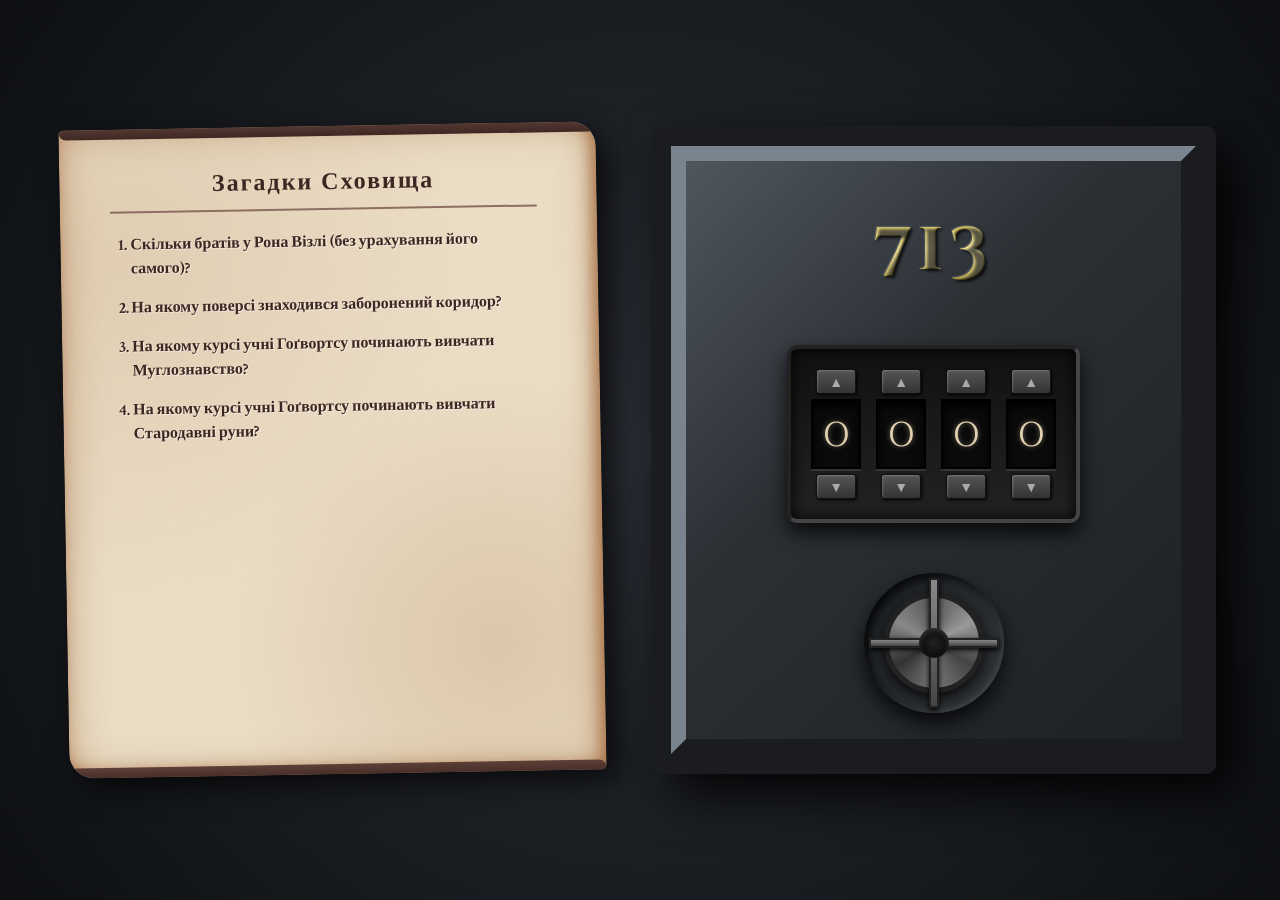
==== commit 8492d78b: "оновлення" ====
--- a/index.html
+++ b/index.html
@@ -781,7 +781,7 @@
             { q: "На якому курсі учні Гоґвортсу починають вивчати Муглознавство?", a: 3 },
             { q: "Скільки факультативних предметів можна обрати з 3-го курсу?", a: 5 },
             { q: "Скільки обов'язкових предметів вивчають на 1-му та 2-му курсах?", a: 7 },
-            { q: "Скільки разів Гаррі Поттер користувався хроноворотом?", a: 1 },
+            { q: "Скільки разів Гаррі Поттер користувався часоворотом?", a: 1 },
             { q: "Скільки разів Гаррі Поттер виживав після Авада Кедавра?", a: 2 },
             { q: "Скільки разів Дамблдор переміг Ґріндельвальда?", a: 1 },
             { q: "Скільки драконів брало участь у першому завданні Тричаклунського турніру?", a: 4 },
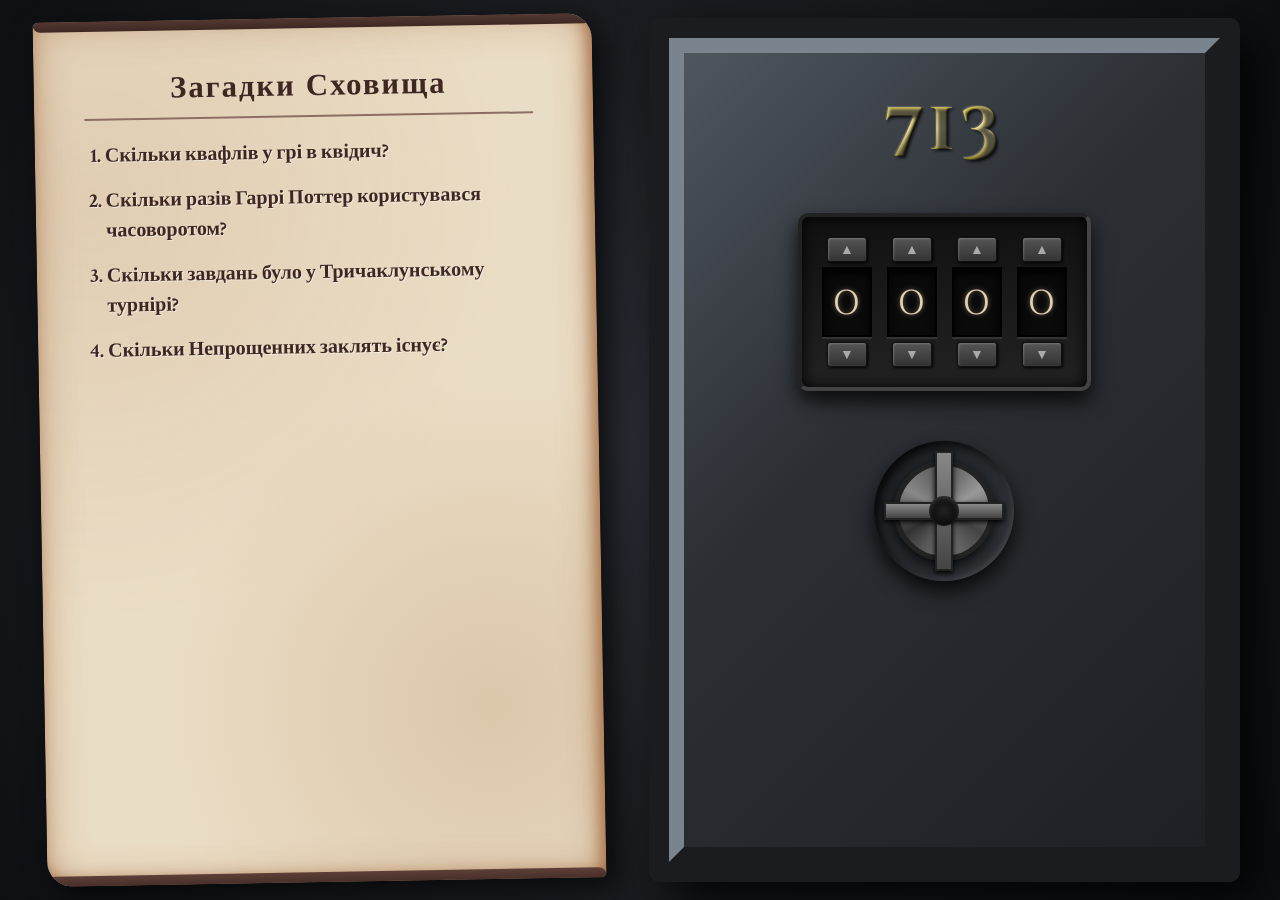
==== commit b45339ce: "виправлення анімації" ====
--- a/index.html
+++ b/index.html
@@ -3,14 +3,13 @@
 
 <head>
     <meta charset="UTF-8">
-    <meta name="viewport" content="width=device-width, initial-scale=1.0">
+    <meta name="viewport" content="width=device-width, initial-scale=1.0, viewport-fit=cover">
     <title>Сейф 713 — Магічні загадки Гоґвортсу</title>
     <meta name="description"
         content="Розв'яжіть магічні загадки про світ Гаррі Поттера, щоб відкрити таємничий Сейф 713. Інтерактивна гра для справжніх фанатів магії та пригод.">
     <meta name="keywords" content="Гаррі Поттер, Гоґвортс, Сейф 713, магія, загадки, квест, інтерактивна гра, квідич">
     <meta name="author" content="Пан Артем">
 
-    <!-- Open Graph / Facebook -->
     <meta property="og:type" content="website">
     <meta property="og:url" content="https://milamiplay.github.io/">
     <meta property="og:title" content="Сейф 713 — Магічні загадки Гоґвортсу">
@@ -18,7 +17,6 @@
         content="Відгадай загадки та відчини магічний сейф! Пригода у світі Гаррі Поттера чекає на тебе.">
     <meta property="og:image" content="https://milamiplay.github.io/og-preview.png">
 
-    <!-- Twitter -->
     <meta property="twitter:card" content="summary_large_image">
     <meta property="twitter:url" content="https://milamiplay.github.io/">
     <meta property="twitter:title" content="Сейф 713 — Магічні загадки Гоґвортсу">
@@ -26,11 +24,9 @@
         content="Відгадай загадки та відчини магічний сейф! Пригода у світі Гаррі Поттера чекає на тебе.">
     <meta property="twitter:image" content="https://milamiplay.github.io/og-preview.png">
 
-    <!-- Favicon -->
     <link rel="icon" type="image/png" href="https://milamiplay.github.io/og-preview.png">
     <link rel="apple-touch-icon" href="https://milamiplay.github.io/og-preview.png">
 
-    <!-- Schema.org Structured Data -->
     <script type="application/ld+json">
     {
       "@context": "https://schema.org",
@@ -45,8 +41,15 @@
       "url": "https://milamiplay.github.io/"
     }
     </script>
+
     <style>
         @import url('https://fonts.googleapis.com/css2?family=Cinzel+Decorative:wght@700&family=Crimson+Text:ital,wght@0,400;0,700;1,400&display=swap');
+
+        :root {
+            --safe-border: clamp(12px, 2vw, 20px);
+            --scroll-pad: clamp(20px, 4vw, 50px);
+            --gap: clamp(18px, 4vw, 50px);
+        }
 
         * {
             box-sizing: border-box;
@@ -54,25 +57,40 @@
             padding: 0;
         }
 
+        html {
+            -webkit-text-size-adjust: 100%;
+            scroll-behavior: smooth;
+        }
+
         body {
             background: radial-gradient(circle at center, #2a2d34 0%, #0d0f12 100%);
-            min-height: 100vh;
+            min-height: 100svh;
             display: flex;
             justify-content: center;
             align-items: center;
             font-family: 'Crimson Text', serif;
             color: #fff;
-            overflow: hidden;
+            overflow-x: hidden;
+            overflow-y: auto;
             touch-action: pan-x pan-y;
+            padding: 18px;
+        }
+
+        button {
+            font: inherit;
+        }
+
+        button:focus-visible {
+            outline: 3px solid rgba(255, 215, 0, 0.8);
+            outline-offset: 2px;
         }
 
         #container {
             display: flex;
-            width: 90%;
-            max-width: 1200px;
-            height: 80vh;
-            gap: 50px;
-            align-items: center;
+            width: min(1200px, 100%);
+            min-height: min(880px, calc(100svh - 36px));
+            gap: var(--gap);
+            align-items: stretch;
             justify-content: space-between;
         }
 
@@ -85,8 +103,8 @@
                 radial-gradient(circle at 10% 20%, rgba(139, 69, 19, 0.1) 0%, transparent 50%),
                 radial-gradient(circle at 80% 80%, rgba(139, 69, 19, 0.15) 0%, transparent 40%);
             color: #3e2723;
-            padding: 40px 50px;
-            height: 90%;
+            padding: var(--scroll-pad);
+            min-height: 100%;
             border-radius: 5px 25px 5px 25px;
             box-shadow:
                 10px 10px 30px rgba(0, 0, 0, 0.7),
@@ -94,7 +112,7 @@
                 inset -5px -5px 15px rgba(139, 69, 19, 0.6);
             position: relative;
             transform: rotate(-1deg);
-            overflow-y: hidden;
+            overflow: hidden;
         }
 
         #questions-container {
@@ -174,32 +192,33 @@
             font-family: 'Cinzel Decorative', serif;
             text-align: center;
             margin-bottom: 20px;
-            font-size: 24px;
+            font-size: clamp(24px, 2.4vw, 32px);
             border-bottom: 2px solid #8d6e63;
             padding-bottom: 10px;
             letter-spacing: 2px;
+            line-height: 1.2;
         }
 
         #scroll ol {
             padding-left: 20px;
-            font-size: 16px;
+            font-size: clamp(16px, 1.8vw, 20px);
             line-height: 1.5;
             font-weight: bold;
         }
 
         #scroll li {
             margin-bottom: 15px;
-            text-shadow: 1px 1px 0px rgba(255, 255, 255, 0.5);
+            text-shadow: 1px 1px 0 rgba(255, 255, 255, 0.5);
         }
 
         /* --- Сейф --- */
         #safe-wrapper {
             flex: 1.2;
-            height: 90%;
+            min-height: 100%;
             position: relative;
             perspective: 1500px;
             background: linear-gradient(135deg, #33363b, #15171a);
-            border: 20px solid #1a1c20;
+            border: var(--safe-border) solid #1a1c20;
             border-radius: 10px;
             box-shadow: 20px 20px 50px rgba(0, 0, 0, 0.9), inset 0 0 20px rgba(0, 0, 0, 1);
             display: flex;
@@ -231,19 +250,18 @@
             right: 0;
             bottom: 0;
             background: #0d0d0d;
-            border-top: 50px solid #030303;
-            border-bottom: 50px solid #1a1a1a;
-            border-left: 50px solid #080808;
-            border-right: 50px solid #080808;
+            border-top: clamp(26px, 5vw, 50px) solid #030303;
+            border-bottom: clamp(26px, 5vw, 50px) solid #1a1a1a;
+            border-left: clamp(26px, 5vw, 50px) solid #080808;
+            border-right: clamp(26px, 5vw, 50px) solid #080808;
             box-shadow: inset 0 0 60px rgba(0, 0, 0, 1);
             display: block;
             z-index: 1;
         }
 
-        /* Філософський камінь на дні */
         .stone-container {
             position: absolute;
-            bottom: 50px;
+            bottom: clamp(22px, 6vw, 50px);
             left: 50%;
             transform: translateX(-50%);
             display: flex;
@@ -257,8 +275,8 @@
             top: 50%;
             left: 50%;
             transform: translate(-50%, -50%);
-            width: 160px;
-            height: 160px;
+            width: clamp(110px, 22vw, 160px);
+            height: clamp(110px, 22vw, 160px);
             background: radial-gradient(circle, rgba(255, 20, 20, 0.5) 0%, transparent 60%);
             animation: pulseGlow 2s infinite alternate;
             z-index: 1;
@@ -266,8 +284,8 @@
         }
 
         .stone {
-            width: 90px;
-            height: 110px;
+            width: clamp(62px, 10vw, 90px);
+            height: clamp(78px, 13vw, 110px);
             background: linear-gradient(135deg, #ff1a1a 0%, #b30000 40%, #660000 100%);
             clip-path: polygon(45% 5%, 65% 0%, 90% 20%, 100% 45%, 85% 85%, 55% 100%, 20% 90%, 0% 60%, 10% 25%);
             box-shadow: inset -10px -10px 20px rgba(0, 0, 0, 0.9), inset 10px 10px 25px rgba(255, 150, 150, 0.9), 0 0 20px rgba(255, 0, 0, 0.5);
@@ -298,7 +316,7 @@
         }
 
         .stone-shadow {
-            width: 70px;
+            width: clamp(56px, 9vw, 70px);
             height: 12px;
             background: rgba(0, 0, 0, 0.95);
             border-radius: 50%;
@@ -329,7 +347,7 @@
             border: 2px solid #ffd700;
             color: #111;
             font-family: 'Cinzel Decorative', serif;
-            font-size: 18px;
+            font-size: clamp(15px, 1.5vw, 18px);
             font-weight: bold;
             cursor: pointer;
             border-radius: 3px;
@@ -338,9 +356,10 @@
             opacity: 0;
             pointer-events: none;
             z-index: 50;
-            touch-action: none;
+            touch-action: manipulation;
             user-select: none;
             -webkit-user-select: none;
+            white-space: nowrap;
         }
 
         .next-btn.show {
@@ -353,7 +372,7 @@
             transform: translate(-50%, -50%) scale(1.05);
         }
 
-        /* Дверцята */
+        /* Дверцята — взято за основу зі старого робочого прикладу */
         #door {
             position: absolute;
             top: 0;
@@ -369,8 +388,11 @@
             display: flex;
             flex-direction: column;
             align-items: center;
-            padding-top: 40px;
+            justify-content: flex-start;
+            padding-top: clamp(24px, 4vw, 40px);
             transform-style: preserve-3d;
+            backface-visibility: hidden;
+            will-change: transform;
         }
 
         #door.open {
@@ -395,10 +417,10 @@
 
         .error-text {
             position: absolute;
-            top: 120px;
+            top: clamp(82px, 14vw, 120px);
             color: #ff3333;
             font-family: 'Cinzel Decorative', serif;
-            font-size: 55px;
+            font-size: clamp(36px, 8vw, 55px);
             font-weight: bold;
             text-shadow: 0 0 10px #ff0000, 0 0 20px #ff0000;
             opacity: 0;
@@ -451,29 +473,30 @@
 
         .vault-number {
             font-family: 'Cinzel Decorative', serif;
-            font-size: 70px;
+            font-size: clamp(48px, 8vw, 70px);
             font-weight: bold;
             color: #222;
             text-shadow: -1px -1px 1px rgba(255, 255, 255, 0.2), 2px 2px 3px rgba(0, 0, 0, 0.8);
-            margin-bottom: 50px;
+            margin-bottom: clamp(26px, 6vw, 50px);
             letter-spacing: 5px;
             background: linear-gradient(to bottom, #b39700, #ffeb85, #8a7300);
             -webkit-background-clip: text;
             -webkit-text-fill-color: transparent;
             position: relative;
+            line-height: 1;
         }
 
         .lock-container {
             background: linear-gradient(to bottom, #111, #222);
-            padding: 20px;
+            padding: clamp(12px, 2vw, 20px);
             border-radius: 10px;
             border: 4px solid #444;
             border-top-color: #222;
             border-left-color: #222;
             box-shadow: inset 0 0 15px #000, 0 10px 20px rgba(0, 0, 0, 0.8);
             display: flex;
-            gap: 15px;
-            margin-bottom: 50px;
+            gap: clamp(8px, 1.4vw, 15px);
+            margin-bottom: clamp(26px, 6vw, 50px);
         }
 
         .digit-group {
@@ -486,13 +509,13 @@
             background: linear-gradient(to bottom, #555, #333);
             border: 1px solid #111;
             color: #aaa;
-            width: 40px;
-            height: 25px;
+            width: clamp(34px, 5vw, 40px);
+            height: clamp(24px, 3.6vw, 25px);
             cursor: pointer;
-            font-size: 14px;
+            font-size: clamp(13px, 1.5vw, 14px);
             border-radius: 3px;
             box-shadow: inset 1px 1px 2px rgba(255, 255, 255, 0.2), 1px 1px 3px #000;
-            touch-action: none;
+            touch-action: manipulation;
             user-select: none;
             -webkit-user-select: none;
         }
@@ -503,14 +526,14 @@
         }
 
         .digit-display {
-            width: 50px;
-            height: 70px;
+            width: clamp(40px, 6vw, 50px);
+            height: clamp(54px, 9vw, 70px);
             background: #0a0a0a;
             border: 2px solid #000;
             box-shadow: inset 0 5px 10px #000, 0 2px 0 rgba(255, 255, 255, 0.1);
             color: #e0d0b0;
             font-family: 'Cinzel Decorative', monospace;
-            font-size: 40px;
+            font-size: clamp(28px, 5vw, 40px);
             display: flex;
             justify-content: center;
             align-items: center;
@@ -520,8 +543,8 @@
 
         .handle-wrapper {
             position: relative;
-            width: 140px;
-            height: 140px;
+            width: clamp(96px, 18vw, 140px);
+            height: clamp(96px, 18vw, 140px);
             border-radius: 50%;
             background: linear-gradient(135deg, #1d2024, #33363b);
             box-shadow: inset 5px 5px 10px rgba(0, 0, 0, 0.8), inset -2px -2px 5px rgba(255, 255, 255, 0.1), 0 10px 20px rgba(0, 0, 0, 0.8);
@@ -531,8 +554,8 @@
         }
 
         .handle {
-            width: 100px;
-            height: 100px;
+            width: clamp(68px, 13vw, 100px);
+            height: clamp(68px, 13vw, 100px);
             border-radius: 50%;
             background: conic-gradient(from 0deg, #555, #999, #444, #777, #333, #888, #555);
             border: 5px solid #222;
@@ -540,7 +563,7 @@
             cursor: pointer;
             position: relative;
             transition: transform 0.5s;
-            touch-action: none;
+            touch-action: manipulation;
             user-select: none;
             -webkit-user-select: none;
         }
@@ -555,25 +578,26 @@
         }
 
         .handle::before {
-            top: -20px;
-            bottom: -20px;
-            left: 40px;
-            right: 40px;
+            top: clamp(-15px, -2vw, -20px);
+            bottom: clamp(-15px, -2vw, -20px);
+            left: 40%;
+            right: 40%;
         }
 
         .handle::after {
-            left: -20px;
-            right: -20px;
-            top: 40px;
-            bottom: 40px;
+            left: clamp(-15px, -2vw, -20px);
+            right: clamp(-15px, -2vw, -20px);
+            top: 40%;
+            bottom: 40%;
         }
 
         .handle-center {
             position: absolute;
-            top: 30px;
-            left: 30px;
-            width: 30px;
-            height: 30px;
+            top: 50%;
+            left: 50%;
+            width: clamp(20px, 4vw, 30px);
+            height: clamp(20px, 4vw, 30px);
+            transform: translate(-50%, -50%);
             background: radial-gradient(circle, #222, #000);
             border-radius: 50%;
             z-index: 2;
@@ -589,10 +613,14 @@
         }
 
         @media (max-width: 900px) {
+            body {
+                align-items: flex-start;
+            }
+
             #container {
                 flex-direction: column;
-                height: auto;
-                padding: 20px 0;
+                min-height: auto;
+                padding: 6px 0;
             }
 
             #scroll,
@@ -600,11 +628,28 @@
                 width: 100%;
                 min-height: 500px;
             }
+
+            #scroll {
+                transform: none;
+            }
         }
 
         @media (max-width: 600px) {
+            body {
+                padding: 12px;
+            }
+
+            #container {
+                gap: 16px;
+            }
+
             #scroll {
                 padding: 20px;
+                min-height: auto;
+            }
+
+            #questions-container {
+                max-height: none;
             }
 
             #scroll h2 {
@@ -623,68 +668,19 @@
             }
 
             #safe-wrapper {
-                min-height: 400px;
-            }
-
-            .vault-number {
-                font-size: 50px;
-                margin-bottom: 25px;
-            }
-
-            .error-text {
-                font-size: 40px;
-                top: 80px;
+                min-height: 420px;
             }
 
             .lock-container {
-                gap: 10px;
-                padding: 15px;
-                margin-bottom: 30px;
-            }
-
-            .digit-display {
-                width: 40px;
-                height: 50px;
-                font-size: 30px;
-            }
-
-            .digit-btn {
-                width: 35px;
-            }
-
-            .handle-wrapper {
-                width: 100px;
-                height: 100px;
-            }
-
-            .handle {
-                width: 70px;
-                height: 70px;
-            }
-
-            .handle::before {
-                top: -15px;
-                bottom: -15px;
-                left: 25px;
-                right: 25px;
-            }
-
-            .handle::after {
-                left: -15px;
-                right: -15px;
-                top: 25px;
-                bottom: 25px;
-            }
-
-            .handle-center {
-                top: 20px;
-                left: 20px;
-                width: 20px;
-                height: 20px;
-            }
-
-            #door {
-                padding-top: 25px;
+                width: min(100%, 290px);
+                justify-content: center;
+            }
+
+            .next-btn {
+                padding: 12px 20px;
+                max-width: calc(100% - 24px);
+                white-space: normal;
+                text-align: center;
             }
         }
     </style>
@@ -696,9 +692,7 @@
         <div id="scroll">
             <div id="questions-container">
                 <h2>Загадки Сховища</h2>
-                <ol id="questions-list">
-                    <!-- Питання генеруються автоматично -->
-                </ol>
+                <ol id="questions-list"></ol>
             </div>
         </div>
 
@@ -709,40 +703,48 @@
                     <div class="stone"></div>
                     <div class="stone-shadow"></div>
                 </div>
-                <button class="next-btn" onclick="resetSafe()">Зіграти ще раз</button>
+                <button class="next-btn" id="play-again-btn" type="button">Зіграти ще раз</button>
             </div>
 
             <div id="door">
                 <div class="vault-number">713</div>
-                <div class="error-text">ERROR</div>
+                <div class="error-text" aria-hidden="true">ERROR</div>
 
                 <div class="lock-container">
                     <div class="digit-group">
-                        <button class="digit-btn" onclick="changeDigit(0, 1)">▲</button>
+                        <button class="digit-btn" type="button" data-index="0" data-delta="1"
+                            aria-label="Збільшити першу цифру">▲</button>
                         <div class="digit-display" id="digit-0">0</div>
-                        <button class="digit-btn" onclick="changeDigit(0, -1)">▼</button>
+                        <button class="digit-btn" type="button" data-index="0" data-delta="-1"
+                            aria-label="Зменшити першу цифру">▼</button>
                     </div>
                     <div class="digit-group">
-                        <button class="digit-btn" onclick="changeDigit(1, 1)">▲</button>
+                        <button class="digit-btn" type="button" data-index="1" data-delta="1"
+                            aria-label="Збільшити другу цифру">▲</button>
                         <div class="digit-display" id="digit-1">0</div>
-                        <button class="digit-btn" onclick="changeDigit(1, -1)">▼</button>
+                        <button class="digit-btn" type="button" data-index="1" data-delta="-1"
+                            aria-label="Зменшити другу цифру">▼</button>
                     </div>
                     <div class="digit-group">
-                        <button class="digit-btn" onclick="changeDigit(2, 1)">▲</button>
+                        <button class="digit-btn" type="button" data-index="2" data-delta="1"
+                            aria-label="Збільшити третю цифру">▲</button>
                         <div class="digit-display" id="digit-2">0</div>
-                        <button class="digit-btn" onclick="changeDigit(2, -1)">▼</button>
+                        <button class="digit-btn" type="button" data-index="2" data-delta="-1"
+                            aria-label="Зменшити третю цифру">▼</button>
                     </div>
                     <div class="digit-group">
-                        <button class="digit-btn" onclick="changeDigit(3, 1)">▲</button>
+                        <button class="digit-btn" type="button" data-index="3" data-delta="1"
+                            aria-label="Збільшити четверту цифру">▲</button>
                         <div class="digit-display" id="digit-3">0</div>
-                        <button class="digit-btn" onclick="changeDigit(3, -1)">▼</button>
+                        <button class="digit-btn" type="button" data-index="3" data-delta="-1"
+                            aria-label="Зменшити четверту цифру">▼</button>
                     </div>
                 </div>
 
                 <div class="handle-wrapper">
-                    <div class="handle" onclick="attemptOpen()">
+                    <button class="handle" id="handle-btn" type="button" aria-label="Спробувати відкрити сейф">
                         <div class="handle-center"></div>
-                    </div>
+                    </button>
                 </div>
             </div>
         </div>
@@ -788,60 +790,82 @@
             { q: "Скільки чемпіонів брало участь у Тричаклунському турнірі?", a: 4 }
         ];
 
+        const questionsList = document.getElementById('questions-list');
+        const playAgainBtn = document.getElementById('play-again-btn');
+        const door = document.getElementById('door');
+        const qContainer = document.getElementById('questions-container');
+        const handleBtn = document.getElementById('handle-btn');
+        const digitButtons = Array.from(document.querySelectorAll('.digit-btn'));
+        const digitDisplays = Array.from({ length: 4 }, (_, i) => document.getElementById(`digit-${i}`));
+
         let unusedQuestions = [];
         let CORRECT_CODE = [0, 0, 0, 0];
         let currentCode = [0, 0, 0, 0];
         let isLocked = true;
-        let errorTimeout;
+        let errorTimeout = null;
+        let openTimeout = null;
+        let showButtonTimeout = null;
+        let resetTimeout = null;
+
+        function shuffleArray(array) {
+            const copy = [...array];
+            for (let i = copy.length - 1; i > 0; i--) {
+                const j = Math.floor(Math.random() * (i + 1));
+                [copy[i], copy[j]] = [copy[j], copy[i]];
+            }
+            return copy;
+        }
+
+        function renderDigits() {
+            digitDisplays.forEach((display, index) => {
+                display.textContent = currentCode[index];
+            });
+        }
 
         function initSafe() {
             if (unusedQuestions.length < 4) {
-                unusedQuestions = [...questionBank].sort(() => 0.5 - Math.random());
-            }
-
-            let selected = unusedQuestions.splice(0, 4);
-            let listHtml = '';
+                unusedQuestions = shuffleArray(questionBank);
+            }
+
+            const selected = unusedQuestions.splice(0, 4);
+            questionsList.innerHTML = '';
 
             selected.forEach((item, index) => {
-                listHtml += `<li>${item.q}</li>`;
+                const li = document.createElement('li');
+                li.textContent = item.q;
+                questionsList.appendChild(li);
                 CORRECT_CODE[index] = item.a;
             });
 
-            document.getElementById('questions-list').innerHTML = listHtml;
             currentCode = [0, 0, 0, 0];
+            renderDigits();
+        }
+
+        function clearTimers() {
+            clearTimeout(errorTimeout);
+            clearTimeout(openTimeout);
+            clearTimeout(showButtonTimeout);
+            clearTimeout(resetTimeout);
         }
 
         function rollDigitsToZero() {
-            for (let i = 0; i < 4; i++) {
-                let interval = setInterval(() => {
-                    if (currentCode[i] > 0) {
-                        currentCode[i]--;
-                        document.getElementById(`digit-${i}`).innerText = currentCode[i];
-                    } else {
-                        clearInterval(interval);
-                    }
-                }, 100);
-            }
+            currentCode = [0, 0, 0, 0];
+            renderDigits();
         }
 
         function resetSafe() {
-            const door = document.getElementById('door');
-            const btn = document.querySelector('.next-btn');
-            const qContainer = document.getElementById('questions-container');
-
-            btn.classList.remove('show');
-            door.classList.remove('open');
-
+            clearTimers();
+            playAgainBtn.classList.remove('show');
+            door.classList.remove('open', 'error');
             rollDigitsToZero();
 
             qContainer.classList.remove('dropping');
             qContainer.classList.add('tearing');
 
-            setTimeout(() => {
+            resetTimeout = setTimeout(() => {
                 door.classList.remove('success');
                 initSafe();
                 isLocked = true;
-
                 qContainer.classList.remove('tearing');
                 qContainer.classList.add('dropping');
             }, 1500);
@@ -855,29 +879,26 @@
             if (currentCode[index] > 9) currentCode[index] = 0;
             if (currentCode[index] < 0) currentCode[index] = 9;
 
-            document.getElementById(`digit-${index}`).innerText = currentCode[index];
+            digitDisplays[index].textContent = currentCode[index];
         }
 
         function attemptOpen() {
             if (!isLocked) return;
 
-            const door = document.getElementById('door');
             const isCorrect = currentCode.every((val, index) => val === CORRECT_CODE[index]);
 
             if (isCorrect) {
+                clearTimers();
                 isLocked = false;
                 door.classList.add('success');
 
-                setTimeout(() => {
+                openTimeout = setTimeout(() => {
                     door.classList.add('open');
 
-                    // Кнопка з'являється через 3 секунди ПІСЛЯ відкриття дверцят
-                    setTimeout(() => {
-                        document.querySelector('.next-btn').classList.add('show');
+                    showButtonTimeout = setTimeout(() => {
+                        playAgainBtn.classList.add('show');
                     }, 3000);
-
                 }, 500);
-
             } else {
                 door.classList.remove('error');
                 void door.offsetWidth;
@@ -890,12 +911,20 @@
             }
         }
 
-        // Заборона стандартного подвійного тапу через JS як запасний механізм
-        document.addEventListener('dblclick', function (event) {
+        digitButtons.forEach((button) => {
+            button.addEventListener('click', () => {
+                changeDigit(Number(button.dataset.index), Number(button.dataset.delta));
+            });
+        });
+
+        handleBtn.addEventListener('click', attemptOpen);
+        playAgainBtn.addEventListener('click', resetSafe);
+
+        document.addEventListener('dblclick', (event) => {
             event.preventDefault();
         }, { passive: false });
 
-        window.onload = initSafe;
+        window.addEventListener('load', initSafe);
     </script>
 </body>
 
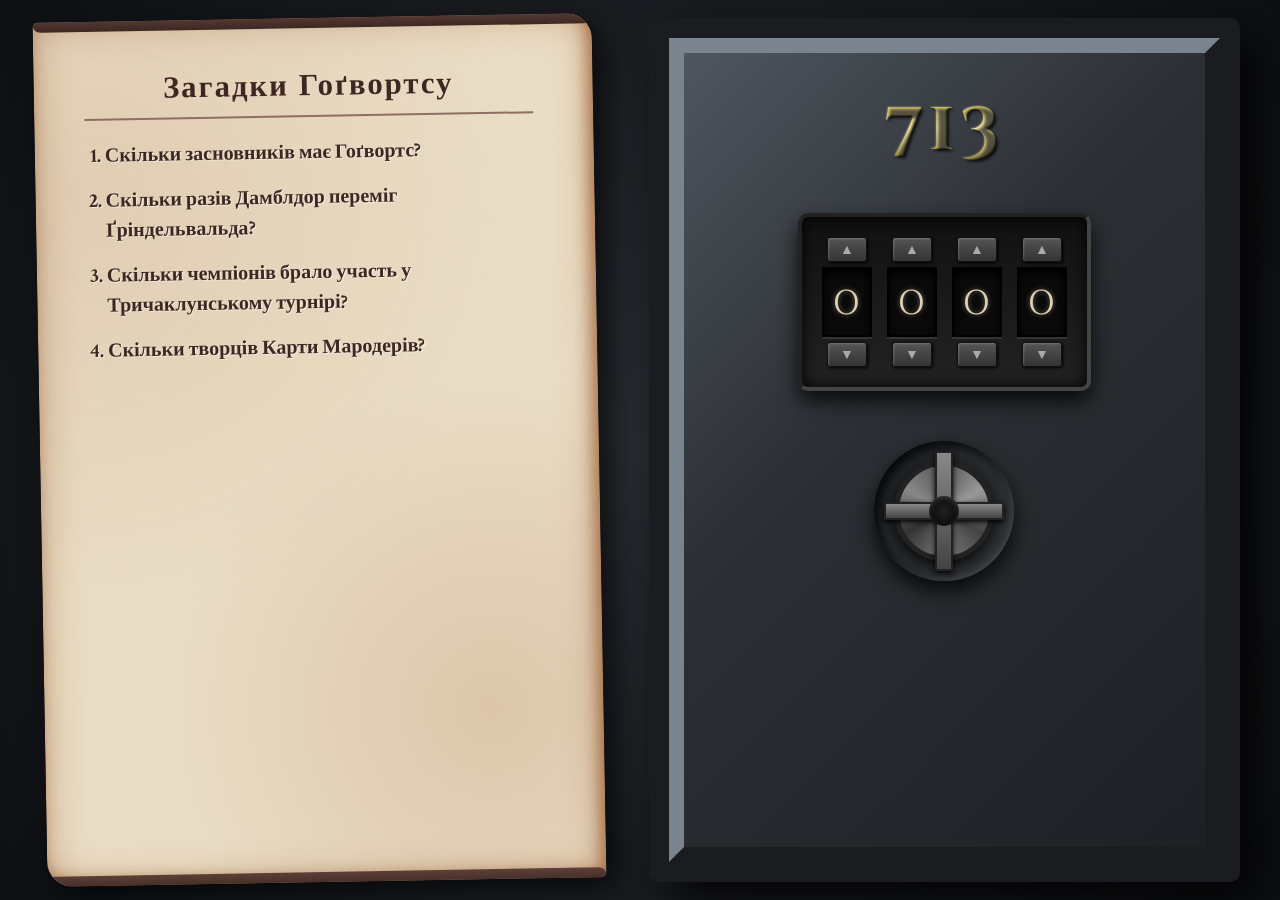
==== commit 5138b696: "виправлення назви" ====
--- a/index.html
+++ b/index.html
@@ -691,7 +691,7 @@
     <div id="container">
         <div id="scroll">
             <div id="questions-container">
-                <h2>Загадки Сховища</h2>
+                <h2>Загадки Гоґвортсу</h2>
                 <ol id="questions-list"></ol>
             </div>
         </div>
